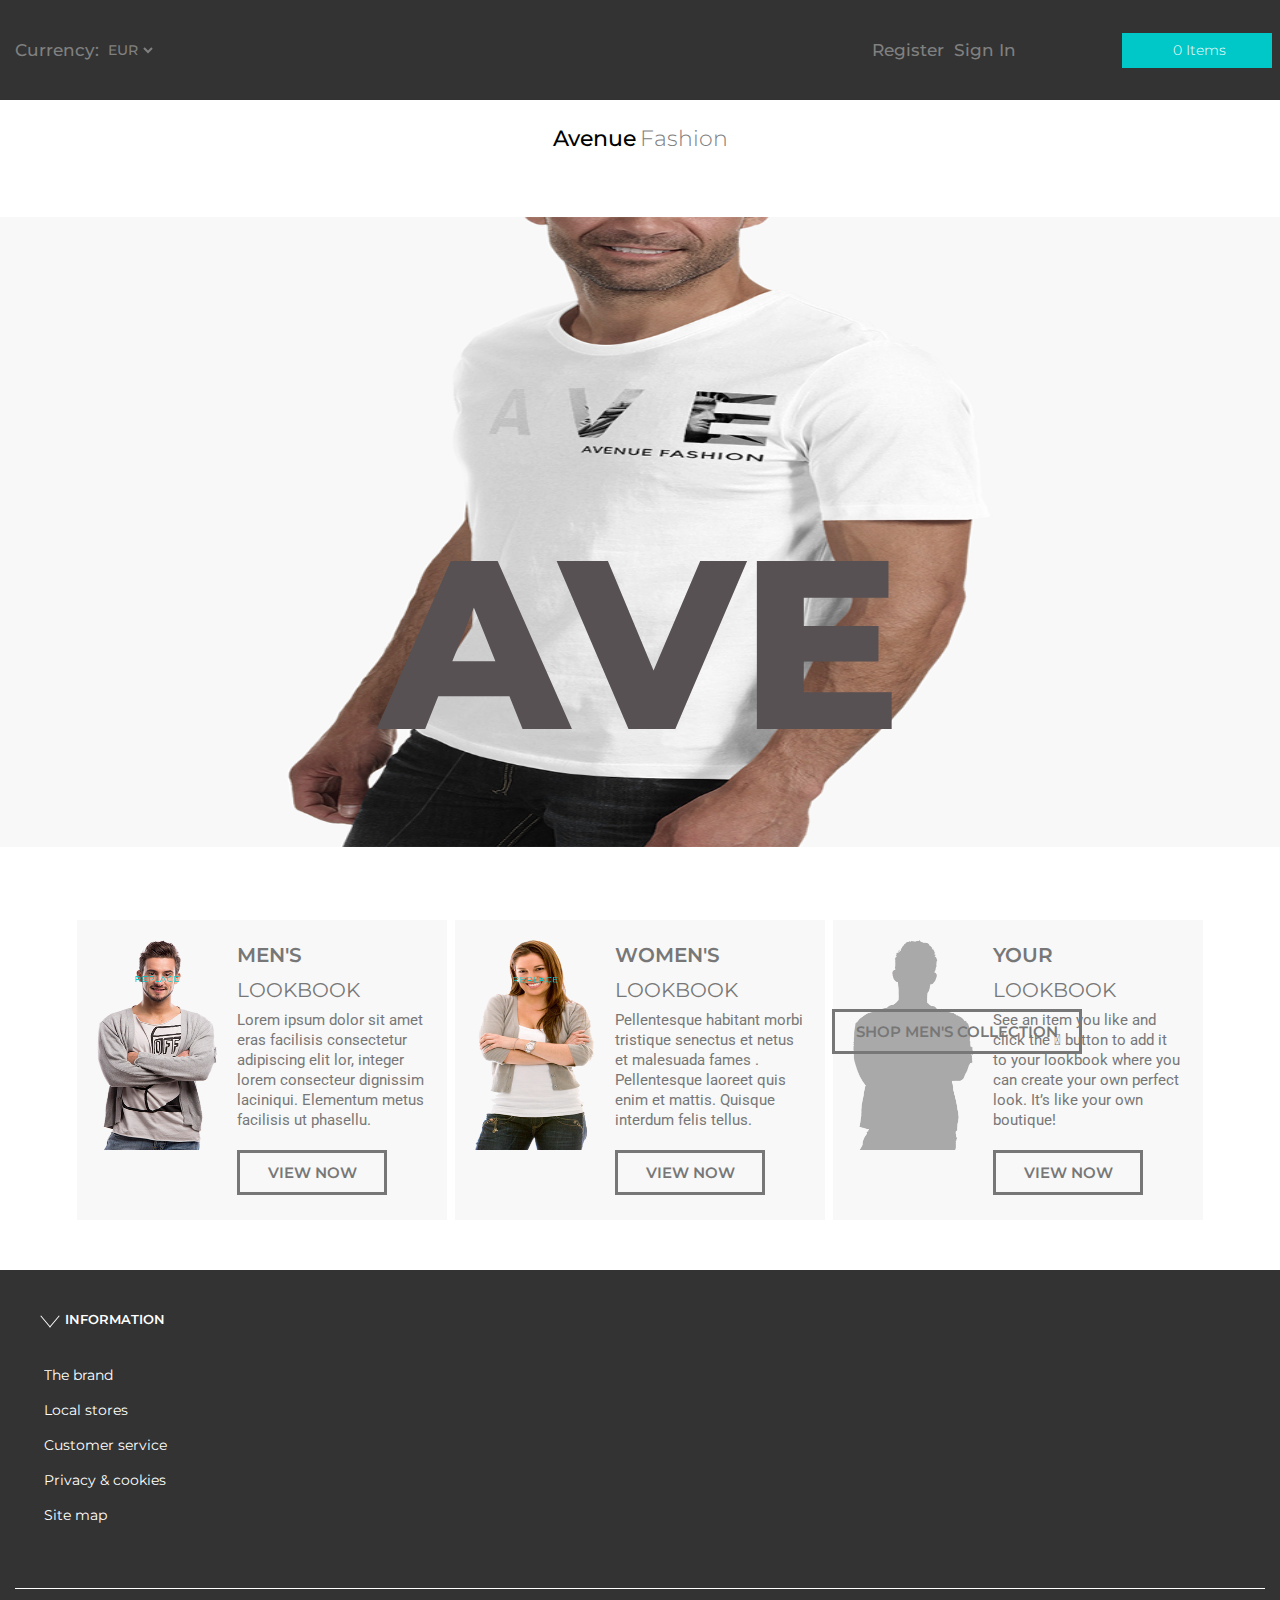
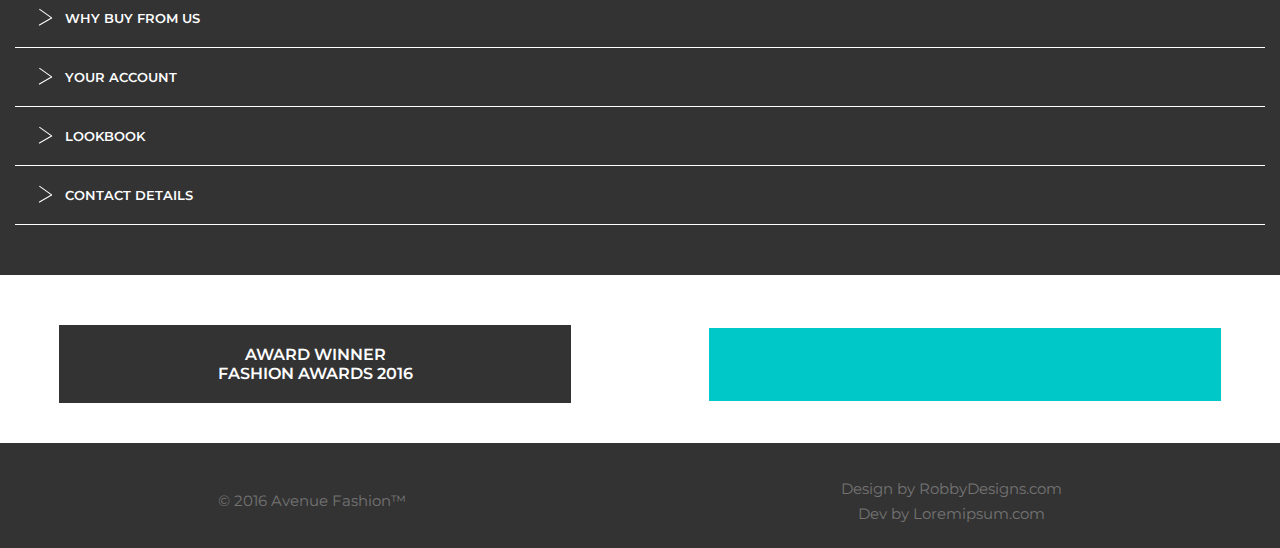
==== pages/index.html @ e6b11491 "change" ====
<!DOCTYPE html>
<html lang="en">
<head>
    <meta charset="UTF-8">
    <meta http-equiv="X-UA-Compatible" content="IE=edge">
    <meta name="viewport" content="width=device-width, initial-scale=1.0">
    <title>Home</title>
    <link rel="preconnect" href="https://fonts.googleapis.com" />
    <link rel="preconnect" href="https://fonts.gstatic.com" crossorigin />
    <link href="https://fonts.googleapis.com/css2?family=Source+Sans+Pro&display=swap" rel="stylesheet" />
    <link rel="stylesheet" href="https://cdnjs.cloudflare.com/ajax/libs/font-awesome/6.4.0/css/all.min.css"
        integrity="sha512-iecdLmaskl7CVkqkXNQ/ZH/XLlvWZOJyj7Yy7tcenmpD1ypASozpmT/E0iPtmFIB46ZmdtAc9eNBvH0H/ZpiBw=="
        crossorigin="anonymous" referrerpolicy="no-referrer" />
    <link rel="stylesheet" href="../css/index.css">
</head>
<body>
    <div class="wrapper">
        <header class="header">
            <div class="container">
                <div class="header-top">
                    <div class="header-top-inner">
                        <p>currency:</p>
                        <select name="select" class="header-top-select">
                            <option value="#">EUR</option>
                            <option value="#">USD</option>
                            <option value="#">UZS</option>
                        </select>
                    </div>
                    <div class="header-top-inner">
                        <div class="header-top-inner-flex">
                            <a href="#">Register</a>
                            <a href="#">Sign In</a>
                        </div>
                        <div class="header-top-inner-korzinka">
                            <div class="header-top-korzinka-flex">
                                <i class="fa-solid fa-dolly" style="color: #ffffff;"></i>
                                <p>0 items</p>
                            </div>
                            <div class="header-top-korzinka-hover">
                                <p>Total: 0</p>
                                <div class="header-korzinka-hover-btn">
                                    <button>Clear cart</button>
                                    <button>Buy items</button>
                                </div>
                            </div>
                        </div>
                    </div>

                </div>
                <div class="header-main">
                    <div class="header-main-flex">
                        <div class="header-main-logo">
                            <a href="#">
                                <span>Avenue</span>
                                <span>fashion</span>
                            </a>
                        </div>
                        <nav class="header-menu">
                            <div class="header-menu-nav">
                                <label for="checked" class="menu-nav-label">
                                    <i class="fa-solid fa-bars-staggered"></i>
                                </label>
                            </div>
                            <input type="checkbox" id="checked">
                            <ul class="header-menu-list">
                                <div class="header-menu-list-search">
                                    <input type="text" class="menu-list-search-in" id="input-search"
                                        placeholder="Search">
                                    <label for="input-search">
                                        <i class="fa-solid fa-magnifying-glass" style="color: #7c7d7e;"></i>
                                    </label>
                                </div>
                                <li>
                                    <label for="men" class="men-hover">
                                        <p class="header-menu-list-word">men</p>
                                    </label>
                                    <input type="checkbox" id="men" class="men-input">
                                    <div class="header-menu-item" id="men-list">
                                        <div class="header-menu-item-flex">
                                            <div class="header-menu-item-in">
                                                <label for="men" class="men-cancel">
                                                    <i class="fa-solid fa-xmark"></i>
                                                </label>
                                                <label for="casual">casuals</label>
                                                <input type="checkbox" id="casual">
                                                <ul class="header-menu-item-casuals">
                                                    <label for="casual" class="casual-cancel">
                                                        <i class="fa-solid fa-xmark"></i>
                                                    </label>
                                                    <li><a href="#">jackets</a></li>
                                                    <li><a href="#">Hoodies & Sweatshirts</a></li>
                                                    <li><a href="#">Polo shirts</a></li>
                                                    <li><a href="#">Sportswear</a></li>
                                                    <li><a href="#">Trousers & Chinos</a></li>
                                                    <li><a href="#">T-Shirts</a></li>
                                                    <div class="header-menu-item-discount">
                                                        <p>AUTUMN SALE! UP TO 50% OFF</p>
                                                    </div>
                                                </ul>
                                            </div>
                                            <div class="header-menu-item-in">
                                                <label for="formal">formal</label>
                                                <input type="checkbox" id="formal">
                                                <ul class="header-menu-item-formal">
                                                    <label for="formal" class="formal-cancel">
                                                        <i class="fa-solid fa-xmark"></i>
                                                    </label>
                                                    <li><a href="#">Jackets</a></li>
                                                    <li><a href="#">Shirts</a></li>
                                                    <li><a href="#">Suits</a></li>
                                                    <li><a href="#">Trousers</a></li>
                                                    <div class="header-menu-item-discount">
                                                        <p>AUTUMN SALE! UP TO 50% OFF</p>
                                                    </div>
                                                </ul>
                                            </div>
                                        </div>
                                    </div>
                                </li>
                                <li>
                                    <label for="women" class="women-hover">
                                        <p class="header-menu-list-word">women</p>
                                    </label>
                                    <input type="checkbox" id="women" class="women-input">
                                    <div class="header-menu-item" id="women-list">
                                        <div class="header-menu-item-flex">
                                            <div class="header-menu-item-in">
                                                <label for="women" class="women-cancel">
                                                    <i class="fa-solid fa-xmark"></i>
                                                </label>
                                                <label for="casuals">casuals</label>
                                                <input type="checkbox" id="casuals">
                                                <ul class="header-menu-item-casuals">
                                                    <label for="casuals" class="casual-cancel">
                                                        <i class="fa-solid fa-xmark"></i>
                                                    </label>
                                                    <li><a href="#">jackets</a></li>
                                                    <li><a href="#">Hoodies & Sweatshirts</a></li>
                                                    <li><a href="#">Polo shirts</a></li>
                                                    <li><a href="#">Sportswear</a></li>
                                                    <li><a href="#">Trousers & Chinos</a></li>
                                                    <li><a href="#">T-Shirts</a></li>
                                                    <div class="header-menu-item-discount">
                                                        <p>AUTUMN SALE! UP TO 50% OFF</p>
                                                    </div>
                                                </ul>
                                            </div>
                                            <div class="header-menu-item-in">
                                                <label for="formals">formal</label>
                                                <input type="checkbox" id="formals">
                                                <ul class="header-menu-item-formal">
                                                    <label for="formals" class="formal-cancel">
                                                        <i class="fa-solid fa-xmark"></i>
                                                    </label>
                                                    <li><a href="#">Jackets</a></li>
                                                    <li><a href="#">Shirts</a></li>
                                                    <li><a href="#">Suits</a></li>
                                                    <li><a href="#">Trousers</a></li>
                                                    <div class="header-menu-item-discount">
                                                        <p>AUTUMN SALE! UP TO 50% OFF</p>
                                                    </div>
                                                </ul>
                                            </div>
                                        </div>
                                    </div>
                                </li>
                                <li><a href="#" class="header-menu-list-word">the brand</a></li>
                                <li><a href="#" class="header-menu-list-word">local stores</a></li>
                                <li>
                                    <label for="book" class="book-hover">
                                        <p class="header-menu-list-word">look book</p>
                                    </label>
                                    <input type="checkbox" id="book" class="book-input">
                                    <div class="header-menu-item" id="book-list">
                                        <label for="book" class="book-cancel">
                                            <i class="fa-solid fa-xmark"></i>
                                        </label>
                                        <div class="header-menu-item-flex">
                                            <div class="header-menu-item-in">
                                                <label for="ourbook">our lookbooks</label>
                                                <input type="checkbox" id="ourbook">
                                                <ul class="header-menu-item-ourbooks">
                                                    <label for="ourbook" class="ourbook-cancel">
                                                        <i class="fa-solid fa-xmark"></i>
                                                    </label>
                                                    <li><a href="#">Latest Posts (mixed)</a></li>
                                                    <li><a href="#">Men’s Lookbook</a></li>
                                                    <li><a href="#">Women’s Lookbook</a></li>
                                                    <div class="header-menu-item-discount">
                                                        <p>AUTUMN SALE!UP TO 50% OFF</p>
                                                    </div>
                                                </ul>
                                            </div>
                                            <div class="header-menu-item-in">
                                                <label for="mybook">your lookbook</label>
                                                <input type="checkbox" id="mybook">
                                                <ul class="header-menu-item-mybooks">
                                                    <label for="mybook" class="mybook-cancel">
                                                        <i class="fa-solid fa-xmark"></i>
                                                    </label>
                                                    <li><a href="#">View and Edit</a></li>
                                                    <li><a href="#">Share</a></li>
                                                    <li><a href="#">Delete</a></li>
                                                    <div class="header-menu-item-discount">
                                                        <p>AUTUMN SALE!UP TO 50% OFF</p>
                                                    </div>
                                                </ul>
                                            </div>
                                        </div>
                                    </div>
                                </li>
                            </ul>
                        </nav>
                    </div>
                    <div class="header-menu-display">
                        <p>AVE</p>
                        <a href="#" class="header-menu-display-link">Shop men's collection</a>
                    </div>
                </div>
            </div>
        </header>   
        <section class="look">
            <div class="container">
                <div class="look-block">
                    <div class="look-block-items">
                        <div class="look-block-items-photo">
                            <img src="../img/lookBook1.png" alt="lookbook">
                        </div>
                        <div class="look-block-items-inner">
                            <p class="look-items-inner-logo">men's</p>
                            <p class="look-items-inner-usual">lookbook</p>
                            <p class="look-items-inner-text">Lorem ipsum dolor sit amet eras facilisis consectetur
                                adipiscing elit lor, integer lorem consecteur dignissim laciniqui. Elementum metus
                                facilisis
                                ut phasellu.</p>
                            <a href="#" class="look-items-inner-view">view now</a>
                        </div>
                    </div>
                    <div class="look-block-items">
                        <div class="look-block-items-photo">
                            <img src="../img/lookBook2.png" alt="lookbook">
                        </div>
                        <div class="look-block-items-inner">
                            <p class="look-items-inner-logo">women's</p>
                            <p class="look-items-inner-usual">lookbook</p>
                            <p class="look-items-inner-text">Pellentesque habitant morbi tristique senectus et netus et
                                malesuada fames . Pellentesque laoreet quis enim et mattis. Quisque interdum felis
                                tellus.
                            </p>
                            <a href="#" class="look-items-inner-view">view now</a>
                        </div>
                    </div>
                    <div class="look-block-items">
                        <div class="look-block-items-photo">
                            <img src="../img/lookBook3.png" alt="lookbook">
                        </div>
                        <div class="look-block-items-inner">
                            <p class="look-items-inner-logo">your</p>
                            <p class="look-items-inner-usual">lookbook</p>
                            <p class="look-items-inner-text">See an item you like and click the  button to add it to
                                your
                                lookbook where you can create your own perfect look. It’s like your own boutique!</p>
                            <a href="#" class="look-items-inner-view">view now</a>
                        </div>
                    </div>
                </div>
            </div>
        </section>
        <footer class="footer">
            <div class="footer-acc">
                <div class="container">
                    <div class="footer-acc-flex">
                        <div class="footer-acc-items">
                            <input type="radio" name="accordion" id="acc1" checked>
                            <label for="acc1">
                                INFORMATION
                            </label>
                            <ul class="footer-acc-items-things">
                                <li><a href="#">The brand</a></li>
                                <li><a href="#">Local stores</a></li>
                                <li><a href="#">Customer service</a></li>
                                <li><a href="#">Privacy & cookies</a></li>
                                <li><a href="#">Site map</a></li>
                            </ul>
                        </div>
                        <div class="footer-acc-items">
                            <input type="radio" name="accordion" id="acc2">
                            <label for="acc2">
                                WHY BUY FROM US
                            </label>
                            <ul class="footer-acc-items-things">
                                <li><a href="#">Shipping & returns</a></li>
                                <li><a href="#">Secure shopping</a></li>
                                <li><a href="#">Testimonials</a></li>
                                <li><a href="#">Award winning</a></li>
                                <li><a href="#">Ethical trading</a></li>
                            </ul>
                        </div>
                        <div class="footer-acc-items">
                            <input type="radio" name="accordion" id="acc3">
                            <label for="acc3">
                                YOUR ACCOUNT
                            </label>
                            <ul class="footer-acc-items-things">
                                <li><a href="#">Sign in</a></li>
                                <li><a href="#">Register</a></li>
                                <li><a href="#">View cart</a></li>
                                <li><a href="#">View your lookbook</a></li>
                                <li><a href="#">Track an order</a></li>
                                <li><a href="#">Update information</a></li>
                            </ul>
                        </div>
                        <div class="footer-acc-items">
                            <input type="radio" name="accordion" id="acc4">
                            <label for="acc4">
                                LOOKBOOK
                            </label>
                            <ul class="footer-acc-items-things">
                                <li><a href="#">Latest posts</a></li>
                                <li><a href="#">Men’s lookbook</a></li>
                                <li><a href="#">Women’s lookbook</a></li>
                                <li><a href="#">Lookbooks RSS feed</a></li>
                                <li><a href="#">View your lookbook</a></li>
                                <li><a href="#">Delete your lookbook</a></li>
                            </ul>
                        </div>
                        <div class="footer-acc-items">
                            <input type="radio" name="accordion" id="acc5">
                            <label for="acc5">
                                CONTACT DETAILS
                            </label>
                            <div class="footer-acc-items-things">
                                <p>Head Office: Avenue Fashion, 180-182 Regent Street, London.</p>
                                <p><a href="#">Telephone: 0123-456-789</a></p>
                                <p>Email:</p>
                                <p>support@yourwebsite.com</p>
                            </div>
                        </div>
                    </div>
                </div>
            </div>
            <div class="footer-main">
                <div class="footer-main-award">
                    <p>AWARD WINNER</p>
                    <p>FASHION AWARDS 2016</p>
                </div>
                <div class="footer-main-icons">
                    <a href="#">
                        <i class="fa-brands fa-facebook-f"></i>
                    </a>
                    <a href="#">
                        <i class="fa-brands fa-twitter"></i>
                    </a>
                    <a href="#">
                        <i class="fa-brands fa-instagram"></i>
                    </a>
                    <a href="#">
                        <i class="fa-brands fa-pinterest"></i>
                    </a>
                </div>
            </div>
            <div class="footer-foot">
                <p class="footer-foot-avenue">© 2016 Avenue Fashion™</p>
                <div class="footer-foot-flex">
                    <p>Design by RobbyDesigns.com</p>
                    <p>Dev by Loremipsum.com</p>
                </div>
            </div>
        </footer> 
    </div>
</body>
</html>
---- css/index.css ----
@import url(https://fonts.googleapis.com/css2?family=Open+Sans:wght@100;200;300;400;500;600;800&display=swap);
@import url(https://fonts.googleapis.com/css2?family=Montserrat:wght@100;200;300;400;500;600;800;900&display=swap);
@import url(https://fonts.googleapis.com/css2?family=Roboto:wght@100;200;300;400;500;600;800;900&display=swap);
* {
  margin: 0;
  padding: 0;
  -webkit-box-sizing: border-box;
          box-sizing: border-box;
}

.header-top {
  background-color: #333333;
  padding: 15px 0;
  display: -webkit-box;
  display: -ms-flexbox;
  display: flex;
  -webkit-box-orient: vertical;
  -webkit-box-direction: normal;
      -ms-flex-direction: column;
          flex-direction: column;
  line-height: 35px;
  height: 150px;
}

.header-top-inner:nth-child(1) {
  display: -webkit-box;
  display: -ms-flexbox;
  display: flex;
  gap: 5px;
  -webkit-box-align: center;
      -ms-flex-align: center;
          align-items: center;
  -webkit-box-pack: center;
      -ms-flex-pack: center;
          justify-content: center;
}
.header-top-inner:nth-child(1) p {
  font-family: "Montserrat";
  font-size: 17px;
  text-transform: capitalize;
  text-decoration: none;
  color: grey;
  font-weight: 500;
  line-height: none;
}

.header-top-select {
  background-color: inherit;
  color: white;
  border: none;
  font-family: "Montserrat";
  font-size: 14px;
  text-transform: capitalize;
  text-decoration: none;
  color: grey;
  font-weight: 500;
  line-height: inherit;
}

.header-top-inner-flex {
  display: -webkit-box;
  display: -ms-flexbox;
  display: flex;
  -ms-flex-pack: distribute;
      justify-content: space-around;
}
.header-top-inner-flex a {
  font-family: "Montserrat";
  font-size: 17px;
  text-transform: capitalize;
  text-decoration: none;
  color: grey;
  font-weight: 500;
  line-height: inherit;
}

.header-top-inner-korzinka {
  width: 60%;
  margin: auto;
}

.header-top-korzinka-flex {
  display: -webkit-box;
  display: -ms-flexbox;
  display: flex;
  background-color: #00c8c8;
  -webkit-box-pack: center;
      -ms-flex-pack: center;
          justify-content: center;
  -webkit-box-align: center;
      -ms-flex-align: center;
          align-items: center;
  gap: 5px;
  margin: 10px auto;
  width: 150px;
  cursor: pointer;
}
.header-top-korzinka-flex p {
  font-family: "Montserrat";
  font-size: 14px;
  text-transform: capitalize;
  text-decoration: none;
  color: white;
  font-weight: 300;
  line-height: inherit;
}

.header-top-korzinka-hover {
  position: relative;
  display: none;
  background-color: white;
  padding: 7px 0;
  width: 250px;
  left: -18%;
  -webkit-box-shadow: 10px 14px 45px 12px rgba(0, 0, 0, 0.2);
          box-shadow: 10px 14px 45px 12px rgba(0, 0, 0, 0.2);
  -webkit-transition: 0.5s all linear;
  transition: 0.5s all linear;
  z-index: 2;
}
.header-top-korzinka-hover p {
  font-family: "Montserrat";
  font-size: 14px;
  text-transform: capitalize;
  text-decoration: none;
  color: grey;
  font-weight: 300;
  line-height: none;
  text-align: center;
}
.header-top-korzinka-hover .header-korzinka-hover-btn {
  display: -webkit-box;
  display: -ms-flexbox;
  display: flex;
  -webkit-box-align: center;
      -ms-flex-align: center;
          align-items: center;
  -webkit-box-pack: center;
      -ms-flex-pack: center;
          justify-content: center;
  gap: 18px;
}
.header-top-korzinka-hover button {
  font-family: "Montserrat";
  font-size: 14px;
  text-transform: capitalize;
  text-decoration: none;
  color: white;
  font-weight: 300;
  line-height: none;
  background-color: #00c8c8;
  border: none;
  padding: 5px;
}
.header-top-korzinka-hover::before {
  position: absolute;
  content: "";
  border: 10px solid #fff;
  border-color: transparent transparent white transparent;
  left: 50%;
  -webkit-transform: translateX(-50%);
          transform: translateX(-50%);
  top: -18px;
}

.header-top-korzinka-flex:hover + .header-top-korzinka-hover {
  display: block;
}

.header-main {
  height: 500px;
}
.header-main-logo {
  text-align: center;
  margin: 25px 0;
}
.header-main-logo a {
  text-decoration: none;
}
.header-main-logo span:nth-child(1) {
  font-family: "Montserrat";
  font-size: 22px;
  text-transform: capitalize;
  text-decoration: none;
  color: black;
  font-weight: 500;
  line-height: inherit;
}
.header-main-logo span:nth-child(2) {
  font-family: "Montserrat";
  font-size: 22px;
  text-transform: capitalize;
  text-decoration: none;
  color: grey;
  font-weight: 300;
  line-height: inherit;
}

.header-menu {
  position: relative;
  height: 400px;
  overflow: hidden;
}
.header-menu input[type=checkbox] {
  display: none;
}
.header-menu input[type=checkbox]:checked ~ .header-menu-list {
  left: 0%;
}
.header-menu .menu-nav-label {
  position: absolute;
  left: 90%;
  font-size: 25px;
}
.header-menu-list {
  position: absolute;
  top: 10%;
  left: 100%;
  width: 100%;
  height: 360px;
  text-align: center;
  color: white;
  padding: 25px 0 50px 0;
  background-color: #333333;
  -webkit-transition: 0.5s all linear;
  transition: 0.5s all linear;
  z-index: 2;
}
.header-menu-list li {
  list-style: none;
}
.header-menu-list li a {
  font-family: "Montserrat";
  font-size: 14px;
  text-transform: uppercase;
  text-decoration: none;
  color: white;
  font-weight: 400;
  line-height: 40px;
}
.header-menu-list li p {
  font-family: "Montserrat";
  font-size: 14px;
  text-transform: uppercase;
  text-decoration: none;
  color: white;
  font-weight: 400;
  line-height: 40px;
}

.header-menu-list-search {
  position: relative;
  padding-bottom: 20px;
}
.header-menu-list-search input {
  border: 1px solid #e7e7e7;
  padding: 5px 10px;
  font-family: "Montserrat";
}
.header-menu-list-search label {
  position: absolute;
  font-size: 17px;
  left: 71%;
  top: 12%;
}

.header-menu-item {
  display: -webkit-box;
  display: -ms-flexbox;
  display: flex;
  -webkit-box-orient: vertical;
  -webkit-box-direction: normal;
      -ms-flex-direction: column;
          flex-direction: column;
  line-height: 40px;
  position: absolute;
  left: 100%;
  -webkit-transition: 0.5s all linear;
  transition: 0.5s all linear;
  background-color: #333333;
  width: 100%;
  top: 0;
  height: 100%;
  padding-top: 125px;
}
.header-menu-item ul {
  position: absolute;
  left: 330px;
  background-color: #333333;
  height: 100%;
  top: 0;
  width: 100%;
  padding-top: 40px;
  -webkit-transition: 0.5s all linear;
  transition: 0.5s all linear;
}
.header-menu-item .header-menu-item-formal {
  padding-top: 50px !important;
}
.header-menu-item .header-menu-item-ourbooks,
.header-menu-item .header-menu-item-mybooks {
  padding-top: 80px;
}
.header-menu-item li:hover a {
  color: #00c8c8;
}
.header-menu-item input[id=casual]:checked + .header-menu-item-casuals {
  left: 0;
}
.header-menu-item input[id=casuals]:checked + .header-menu-item-casuals {
  left: 0;
}
.header-menu-item input[id=formal]:checked + .header-menu-item-formal {
  left: 0;
}
.header-menu-item input[id=formals]:checked + .header-menu-item-formal {
  left: 0;
}
.header-menu-item input[id=ourbook]:checked + .header-menu-item-ourbooks {
  left: 0;
}
.header-menu-item input[id=mybook]:checked + .header-menu-item-mybooks {
  left: 0;
}
.header-menu-item label {
  font-family: "Montserrat";
  font-size: 14px;
  text-transform: uppercase;
  text-decoration: none;
  color: white;
  font-weight: 400;
  line-height: inherit;
}

.men-input:checked + .header-menu-item {
  left: 0;
}

.women-input:checked + .header-menu-item {
  left: 0;
}

.book-input:checked + .header-menu-item {
  left: 0;
}

.men-cancel,
.women-cancel,
.book-cancel {
  position: absolute;
  left: 90%;
  top: 10px;
  line-height: 40px;
  font-size: 25px !important;
  font-weight: 200 !important;
}

.casual-cancel,
.formal-cancel,
.ourbook-cancel,
.mybook-cancel {
  position: absolute;
  left: 90%;
  top: 10px;
  padding-bottom: 25px;
  font-size: 25px !important;
  font-weight: 200 !important;
}

.header-menu-item-discount {
  width: 80%;
  margin: 10px auto auto auto;
}
.header-menu-item-discount p {
  background: -webkit-gradient(linear, left top, right top, from(black), to(aqua));
  background: linear-gradient(to right, black, aqua);
  background-size: 200% 100%;
  padding: 0px 5px;
  -webkit-animation: colorAnimation 4s infinite;
          animation: colorAnimation 4s infinite;
}

@-webkit-keyframes colorAnimation {
  0% {
    background-position: left;
  }
  50% {
    background-position: right;
  }
  100% {
    background-position: left;
  }
}

@keyframes colorAnimation {
  0% {
    background-position: left;
  }
  50% {
    background-position: right;
  }
  100% {
    background-position: left;
  }
}
.header-menu-display {
  height: 300px;
  position: relative;
  background: url(../img/collection1.png) 100% 100%;
  background-size: 100% 100%;
  top: -360px;
  text-align: center;
  padding: 150px 0;
  z-index: 0;
}
.header-menu-display p {
  margin-top: -45px;
  font-family: "Montserrat";
  font-size: 70px;
  text-transform: uppercase;
  text-decoration: none;
  color: #575153;
  font-weight: 800;
  line-height: 40px;
}
.header-menu-display a {
  display: block;
  margin: 90px auto 30px 20%;
  border: 3px solid #777777;
  width: 250px;
  padding: 10px 0;
  text-align: center;
  font-family: "Montserrat";
  font-size: 15px;
  text-transform: uppercase;
  text-decoration: none;
  color: #777777;
  font-weight: 600;
  line-height: inherit;
  -webkit-transition: 0.5s all linear;
  transition: 0.5s all linear;
}
.header-menu-display a:hover {
  color: white;
  border-color: #00c8c8;
  background: #00c8c8;
}

.look .container {
  padding: 0 15px;
}

.look-block-items {
  background: #f8f8f8;
  padding: 20px;
  margin-top: 20px;
}

.look-items-inner-logo {
  font-family: "Montserrat";
  font-size: 20px;
  text-transform: uppercase;
  text-decoration: none;
  color: #777777;
  font-weight: 600;
  line-height: 30px;
}
.look-items-inner-usual {
  font-family: "Montserrat";
  font-size: 20px;
  text-transform: uppercase;
  text-decoration: none;
  color: #777777;
  font-weight: 400;
  line-height: 40px;
}
.look-items-inner-text {
  font-family: "Roboto";
  font-size: 15px;
  text-transform: none;
  text-decoration: none;
  color: #777777;
  font-weight: 400;
  line-height: 20px;
}
.look-items-inner-view {
  display: block;
  margin-top: 20px;
  border: 3px solid #777777;
  width: 150px;
  padding: 10px 0;
  text-align: center;
  font-family: "Montserrat";
  font-size: 15px;
  text-transform: uppercase;
  text-decoration: none;
  color: #777777;
  font-weight: 600;
  line-height: inherit;
  -webkit-transition: 0.5s all linear;
  transition: 0.5s all linear;
}
.look-items-inner-view:hover {
  color: white;
  border-color: #00c8c8;
  background: #00c8c8;
}

.footer {
  margin-top: 50px;
}
.footer .container {
  padding: 0 15px;
}

.footer-acc {
  background-color: #333333;
  padding: 20px 0 50px 0;
}
.footer-acc input {
  display: none;
}
.footer-acc input:checked ~ .footer-acc-items-things {
  height: 240px;
  padding: 30px 0;
}
.footer-acc input:checked ~ label::before {
  -webkit-transform: rotate(140deg);
          transform: rotate(140deg);
  top: 3px;
}
.footer-acc input:checked ~ label::after {
  left: -11px;
  top: 3px;
  -webkit-transform: rotate(-140deg);
          transform: rotate(-140deg);
}

.footer-acc-items {
  padding: 20px 0;
  border-bottom: 1px solid white;
}
.footer-acc-items label {
  cursor: pointer;
  font-family: "Montserrat";
  font-size: 13px;
  text-transform: none;
  text-decoration: none;
  color: white;
  font-weight: 600;
  line-height: inherit;
  position: relative;
  width: 100%;
  left: 10%;
  display: inline-block;
  width: 135px;
}
.footer-acc-items label::before {
  position: absolute;
  content: "";
  -webkit-transform: rotate(60deg);
          transform: rotate(60deg);
  left: -15%;
  top: 4px;
  width: 1px;
  height: 15px;
  background-color: white;
  -webkit-transition: 0.3s all linear;
  transition: 0.3s all linear;
}
.footer-acc-items label::after {
  position: absolute;
  content: "";
  -webkit-transform: rotate(-55deg);
          transform: rotate(-55deg);
  left: -15%;
  top: -4px;
  width: 1px;
  height: 15px;
  background-color: white;
  -webkit-transition: 0.3s all linear;
  transition: 0.3s all linear;
}
.footer-acc-items-things {
  height: 0;
  overflow: hidden;
  -webkit-transition: 0.5s all linear;
  transition: 0.5s all linear;
}
.footer-acc-items-things li {
  list-style: none;
}
.footer-acc-items-things a {
  font-family: "Montserrat";
  font-size: 14px;
  text-transform: none;
  text-decoration: none;
  color: white;
  font-weight: 400;
  line-height: 35px;
  -webkit-transition: 0.5s all linear;
  transition: 0.5s all linear;
}
.footer-acc-items-things a:hover {
  color: #00c8c8;
}
.footer-acc-items-things p {
  font-family: "Montserrat";
  font-size: 14px;
  text-transform: none;
  text-decoration: none;
  color: white;
  font-weight: 400;
  line-height: 35px;
  -webkit-transition: 0.5s all linear;
  transition: 0.5s all linear;
}
.footer-acc-items-things p:hover {
  color: #00c8c8;
}

.footer-main-award {
  background-color: #333333;
  width: 80%;
  margin: 50px auto 0 auto;
  padding: 20px 10px;
}
.footer-main-award p {
  text-align: center;
  font-family: "Montserrat";
  font-size: 16px;
  text-transform: none;
  text-decoration: none;
  color: white;
  font-weight: 600;
  line-height: inherit;
}
.footer-main-icons {
  background-color: #00c8c8;
  width: 80%;
  margin: 50px auto 0 auto;
  padding: 25px 10px;
  text-align: center;
}
.footer-main-icons a {
  color: white;
}
.footer-main-icons i {
  margin-right: 10px;
  font-size: 20px;
}

.footer-foot {
  margin-top: 40px;
  background-color: #333333;
  text-align: center;
  padding-bottom: 20px;
}
.footer-foot .footer-foot-avenue {
  padding: 15px 0;
}
.footer-foot p {
  font-family: "Montserrat";
  font-size: 15px;
  text-transform: none;
  text-decoration: none;
  color: #737373;
  font-weight: 400;
  line-height: 25px;
}

@media only screen and (min-width: 768px) {
  .header {
    height: 900px;
  }
  .header-top {
    -webkit-box-align: center;
        -ms-flex-align: center;
            align-items: center;
    -webkit-box-orient: horizontal;
    -webkit-box-direction: normal;
        -ms-flex-direction: row;
            flex-direction: row;
    -webkit-box-pack: justify;
        -ms-flex-pack: justify;
            justify-content: space-between;
    height: 100px;
  }
  .header-top-inner:nth-child(1) {
    -webkit-box-pack: start;
        -ms-flex-pack: start;
            justify-content: flex-start;
    padding-left: 15px;
  }
  .header-top-inner:nth-child(2) {
    display: -webkit-box;
    display: -ms-flexbox;
    display: flex;
    -webkit-box-align: center;
        -ms-flex-align: center;
            align-items: center;
    padding-right: 15px;
  }
  .header-top-inner-flex {
    gap: 10px;
  }
  .header-top-korzinka-flex {
    position: relative;
    margin: 10px 0px 10px 99px;
    -webkit-box-pack: center;
        -ms-flex-pack: center;
            justify-content: center;
  }
  .header-top-korzinka-flex:hover + .header-top-inner-korzinka {
    margin-top: 85px;
  }
  .header-top-korzinka-flex:hover {
    top: 39px;
  }
  .header-top-korzinka-hover {
    top: 40px;
    left: 0;
  }
  .header-menu .menu-nav-label {
    left: 95%;
  }
  .header-menu input[type=checkbox]:checked ~ .header-menu-list {
    left: 60%;
  }
  .header-menu-list {
    width: 40%;
  }
  .header-menu-display {
    height: 630px;
  }
  .header-menu-display p {
    font-size: 15rem;
    margin-top: 20%;
  }
  .header-menu-display a {
    margin: 27% auto 0 65%;
  }
  .look .container {
    padding: 0;
  }
  .look-block {
    display: -webkit-box;
    display: -ms-flexbox;
    display: flex;
    -webkit-box-orient: horizontal;
    -webkit-box-direction: normal;
        -ms-flex-direction: row;
            flex-direction: row;
    -webkit-box-pack: center;
        -ms-flex-pack: center;
            justify-content: center;
    -ms-flex-wrap: wrap;
        flex-wrap: wrap;
    -webkit-box-align: start;
        -ms-flex-align: start;
            align-items: start;
    gap: 8px;
  }
  .look-block-items {
    display: -webkit-box;
    display: -ms-flexbox;
    display: flex;
    -webkit-box-orient: horizontal;
    -webkit-box-direction: normal;
        -ms-flex-direction: row;
            flex-direction: row;
    -webkit-box-pack: center;
        -ms-flex-pack: center;
            justify-content: center;
    -ms-flex-wrap: nowrap;
        flex-wrap: nowrap;
    -webkit-box-align: start;
        -ms-flex-align: start;
            align-items: start;
    width: 370px;
    height: 300px;
    gap: 20px;
  }
  .look-block-items-photo img {
    width: 120px;
    height: 210px;
  }
  .footer-acc-items label {
    left: 4%;
  }
  .footer-acc input:checked ~ label::after {
    left: -11.1px;
  }
  .footer-acc-items-things {
    margin-left: 29px;
  }
  .footer-main {
    display: -webkit-box;
    display: -ms-flexbox;
    display: flex;
    -webkit-box-orient: horizontal;
    -webkit-box-direction: normal;
        -ms-flex-direction: row;
            flex-direction: row;
    -ms-flex-pack: distribute;
        justify-content: space-around;
    -ms-flex-wrap: nowrap;
        flex-wrap: nowrap;
    -webkit-box-align: center;
        -ms-flex-align: center;
            align-items: center;
    gap: 20px;
  }
  .footer-main-award {
    width: 40%;
  }
  .footer-main-icons {
    width: 40%;
    display: -webkit-box;
    display: -ms-flexbox;
    display: flex;
    text-align: center;
    gap: 20px;
    -webkit-box-pack: center;
        -ms-flex-pack: center;
            justify-content: center;
  }
  .footer-foot {
    padding-top: 30px;
    display: -webkit-box;
    display: -ms-flexbox;
    display: flex;
    -webkit-box-orient: horizontal;
    -webkit-box-direction: normal;
        -ms-flex-direction: row;
            flex-direction: row;
    -ms-flex-pack: distribute;
        justify-content: space-around;
    -ms-flex-wrap: nowrap;
        flex-wrap: nowrap;
    -webkit-box-align: center;
        -ms-flex-align: center;
            align-items: center;
  }
}
@media only screen and (min-width: 1500px) {
  .header {
    height: 1400px;
  }
  .header-top {
    height: 70px;
    -ms-flex-pack: distribute;
        justify-content: space-around;
    margin-left: -18.5%;
    gap: 160px;
  }
  .header-top-inner:nth-child(1) p {
    font-size: 23px;
  }
  .header-top-select {
    font-size: 20px;
  }
  .header-top-inner-flex a {
    font-size: 23px;
  }
  .header-top-inner-korzinka {
    width: 0;
  }
  .header-top-korzinka-flex {
    left: 6%;
    height: 70px;
    width: 200px;
  }
  .header-top-korzinka-flex p {
    font-size: 23px;
  }
  .header-top-korzinka-flex:hover {
    top: 70px;
  }
  .header-top-korzinka-hover {
    height: 140px;
    width: 500px;
    padding-top: 23px;
    left: -140px;
    top: 70px;
    z-index: 3;
  }
  .header-top-korzinka-hover p {
    font-size: 25px;
    line-height: 40px;
  }
  .header-korzinka-hover-btn {
    -webkit-box-align: center;
        -ms-flex-align: center;
            align-items: center;
    gap: 90px !important;
    padding-top: 10px;
  }
  .header-korzinka-hover-btn button {
    padding: 10px 18px;
    font-size: 23px;
  }
  .header-main-flex {
    display: -webkit-box;
    display: -ms-flexbox;
    display: flex;
    gap: 100px;
    height: 100px;
    margin-top: 20px;
    margin-left: 100px;
  }
  .header-main-logo {
    z-index: 2;
  }
  .header-main-logo span:nth-child(1) {
    font-size: 40px;
    text-transform: uppercase;
    padding-right: 10px;
    font-weight: 600;
  }
  .header-main-logo span:nth-child(2) {
    font-size: 40px;
    text-transform: uppercase;
  }
  .header-menu {
    overflow: inherit;
  }
  .menu-nav-label {
    display: none;
  }
  .header-menu-list {
    display: -webkit-inline-box;
    display: -ms-inline-flexbox;
    display: inline-flex;
    left: 160px;
    background: inherit;
    top: 0px;
    gap: 50px;
    width: 1092px;
    height: 100px;
  }
  .header-menu-list li a {
    color: #222;
    font-size: 20px;
    font-weight: 800;
  }
  .header-menu-list li label p {
    color: #222;
    font-size: 20px;
    font-weight: 800;
  }
  .men-cancel,
  .women-cancel,
  .book-cancel,
  .casual-cancel,
  .formal-cancel,
  .ourbook-cancel,
  .mybook-cancel {
    display: none;
  }
  .men-hover {
    cursor: pointer;
    position: relative;
  }
  .men-hover::before {
    content: "";
    position: absolute;
    top: 12px;
    left: 35px;
    width: 10px;
    height: 10px;
    font-weight: 900;
    border-top: 2px solid #6b6b6b;
    border-right: 2px solid #6b6b6b;
    -webkit-transform: rotate(137deg);
            transform: rotate(137deg);
  }
  .women-hover {
    cursor: pointer;
    position: relative;
  }
  .women-hover::before {
    content: "";
    position: absolute;
    top: 12px;
    left: 55px;
    width: 10px;
    height: 10px;
    font-weight: 900;
    border-top: 2px solid #6b6b6b;
    border-right: 2px solid #6b6b6b;
    -webkit-transform: rotate(137deg);
            transform: rotate(137deg);
  }
  .book-hover {
    cursor: pointer;
    position: relative;
  }
  .book-hover::before {
    content: "";
    position: absolute;
    top: 12px;
    left: 75px;
    width: 10px;
    height: 10px;
    font-weight: 900;
    border-top: 2px solid #6b6b6b;
    border-right: 2px solid #6b6b6b;
    -webkit-transform: rotate(137deg);
            transform: rotate(137deg);
  }
  .men-hover:hover ~ .header-menu-item#men-list {
    display: block;
  }
  .women-hover:hover ~ .header-menu-item#women-list {
    display: block;
  }
  .book-hover:hover ~ .header-menu-item#book-list {
    display: block;
  }
  .header-menu-item[id=men-list] {
    all: unset;
    display: none;
    position: absolute;
    left: -10%;
    top: 90px;
    width: 660px;
    padding: 0 0 30px 50px;
    background: white;
    -webkit-transition: 0.5s all linear;
    transition: 0.5s all linear;
    cursor: pointer;
  }
  .header-menu-item[id=men-list] .header-menu-item-flex {
    display: -webkit-box;
    display: -ms-flexbox;
    display: flex;
    -webkit-box-orient: horizontal;
    -webkit-box-direction: normal;
        -ms-flex-direction: row;
            flex-direction: row;
    -webkit-box-pack: start;
        -ms-flex-pack: start;
            justify-content: flex-start;
    -ms-flex-wrap: nowrap;
        flex-wrap: nowrap;
    -webkit-box-align: center;
        -ms-flex-align: center;
            align-items: center;
  }
  .header-menu-item[id=men-list] .header-menu-item-flex .header-menu-item-in {
    margin-top: 65px;
  }
  .header-menu-item[id=men-list] .header-menu-item-flex .header-menu-item-in:nth-child(1) label {
    left: 50px;
    font-weight: 700;
    color: #575153;
  }
  .header-menu-item[id=men-list] .header-menu-item-flex .header-menu-item-in:nth-child(2) label {
    left: 59%;
    font-weight: 700;
    color: #575153;
  }
  .header-menu-item[id=men-list] .header-menu-item-flex .header-menu-item-in .header-menu-item-discount {
    width: 600px;
    margin-top: 65px;
  }
  .header-menu-item[id=men-list] .header-menu-item-flex .header-menu-item-in .header-menu-item-discount p {
    text-align: center;
    font-family: "Montserrat";
    font-size: 50px;
    text-transform: uppercase;
    text-decoration: none;
    color: white;
    font-weight: 600;
    line-height: 60px;
    padding: 60px;
    background: #333333;
    -webkit-animation: none;
            animation: none;
  }
  .header-menu-item[id=men-list] .header-menu-item-flex .header-menu-item-in:nth-child(2) {
    margin: -46% 0 0 -35%;
  }
  .header-menu-item[id=men-list] .header-menu-item-flex .header-menu-item-in:nth-child(2) .header-menu-item-discount {
    display: none;
  }
  .header-menu-item[id=men-list] .header-menu-item-flex ul {
    background: white;
    all: unset;
    text-align: start;
  }
  .header-menu-item[id=men-list] .header-menu-item-flex ul a {
    font-family: "Montserrat";
    font-size: 22px;
    text-transform: capitalize;
    text-decoration: none;
    color: #575153;
    font-weight: 400;
    line-height: 45px;
  }
  .header-menu-item[id=men-list] .header-menu-item-flex label {
    position: absolute;
    top: 30px;
    font-size: 20px;
  }
  .header-menu-item[id=women-list] {
    all: unset;
    display: none;
    position: absolute;
    left: 10%;
    top: 90px;
    width: 660px;
    padding: 0 0 30px 50px;
    background: white;
    -webkit-transition: 0.5s all linear;
    transition: 0.5s all linear;
    cursor: pointer;
  }
  .header-menu-item[id=women-list] .header-menu-item-flex {
    display: -webkit-box;
    display: -ms-flexbox;
    display: flex;
    -webkit-box-orient: horizontal;
    -webkit-box-direction: normal;
        -ms-flex-direction: row;
            flex-direction: row;
    -webkit-box-pack: start;
        -ms-flex-pack: start;
            justify-content: flex-start;
    -ms-flex-wrap: nowrap;
        flex-wrap: nowrap;
    -webkit-box-align: center;
        -ms-flex-align: center;
            align-items: center;
  }
  .header-menu-item[id=women-list] .header-menu-item-flex .header-menu-item-in {
    margin-top: 65px;
  }
  .header-menu-item[id=women-list] .header-menu-item-flex .header-menu-item-in:nth-child(1) label {
    left: 50px;
    font-weight: 700;
    color: #575153;
  }
  .header-menu-item[id=women-list] .header-menu-item-flex .header-menu-item-in:nth-child(2) label {
    left: 59%;
    font-weight: 700;
    color: #575153;
  }
  .header-menu-item[id=women-list] .header-menu-item-flex .header-menu-item-in .header-menu-item-discount {
    width: 600px;
    margin-top: 65px;
  }
  .header-menu-item[id=women-list] .header-menu-item-flex .header-menu-item-in .header-menu-item-discount p {
    text-align: center;
    font-family: "Montserrat";
    font-size: 50px;
    text-transform: uppercase;
    text-decoration: none;
    color: white;
    font-weight: 600;
    line-height: 60px;
    padding: 60px;
    background: #333333;
    -webkit-animation: none;
            animation: none;
  }
  .header-menu-item[id=women-list] .header-menu-item-flex .header-menu-item-in:nth-child(2) {
    margin: -46% 0 0 -35%;
  }
  .header-menu-item[id=women-list] .header-menu-item-flex .header-menu-item-in:nth-child(2) .header-menu-item-discount {
    display: none;
  }
  .header-menu-item[id=women-list] .header-menu-item-flex ul {
    background: white;
    all: unset;
    text-align: start;
  }
  .header-menu-item[id=women-list] .header-menu-item-flex ul a {
    font-family: "Montserrat";
    font-size: 22px;
    text-transform: capitalize;
    text-decoration: none;
    color: #575153;
    font-weight: 400;
    line-height: 45px;
  }
  .header-menu-item[id=women-list] .header-menu-item-flex label {
    position: absolute;
    top: 30px;
    font-size: 20px;
  }
  .header-menu-item[id=book-list] {
    all: unset;
    display: none;
    position: absolute;
    left: 50%;
    top: 90px;
    width: 660px;
    padding: 0 0 30px 50px;
    background: white;
    -webkit-transition: 0.5s all linear;
    transition: 0.5s all linear;
    cursor: pointer;
  }
  .header-menu-item[id=book-list] .header-menu-item-flex {
    display: -webkit-box;
    display: -ms-flexbox;
    display: flex;
    -webkit-box-orient: horizontal;
    -webkit-box-direction: normal;
        -ms-flex-direction: row;
            flex-direction: row;
    -webkit-box-pack: start;
        -ms-flex-pack: start;
            justify-content: flex-start;
    -ms-flex-wrap: nowrap;
        flex-wrap: nowrap;
    -webkit-box-align: center;
        -ms-flex-align: center;
            align-items: center;
  }
  .header-menu-item[id=book-list] .header-menu-item-flex .header-menu-item-in {
    margin-top: 80px;
  }
  .header-menu-item[id=book-list] .header-menu-item-flex .header-menu-item-in:nth-child(1) label {
    left: 50px;
    font-weight: 700;
    color: #575153;
  }
  .header-menu-item[id=book-list] .header-menu-item-flex .header-menu-item-in:nth-child(2) label {
    left: 59%;
    font-weight: 700;
    color: #575153;
  }
  .header-menu-item[id=book-list] .header-menu-item-flex .header-menu-item-in .header-menu-item-discount {
    width: 600px;
    margin-top: 65px;
  }
  .header-menu-item[id=book-list] .header-menu-item-flex .header-menu-item-in .header-menu-item-discount p {
    text-align: center;
    font-family: "Montserrat";
    font-size: 50px;
    text-transform: uppercase;
    text-decoration: none;
    color: white;
    font-weight: 600;
    line-height: 60px;
    padding: 60px;
    background: #333333;
    -webkit-animation: none;
            animation: none;
  }
  .header-menu-item[id=book-list] .header-menu-item-flex .header-menu-item-in:nth-child(2) {
    margin: -34% 0 0 -35%;
  }
  .header-menu-item[id=book-list] .header-menu-item-flex .header-menu-item-in:nth-child(2) .header-menu-item-discount {
    display: none;
  }
  .header-menu-item[id=book-list] .header-menu-item-flex ul {
    background: white;
    all: unset;
    text-align: start;
  }
  .header-menu-item[id=book-list] .header-menu-item-flex ul a {
    font-family: "Montserrat";
    font-size: 22px;
    text-transform: capitalize;
    text-decoration: none;
    color: #575153;
    font-weight: 400;
    line-height: 45px;
  }
  .header-menu-item[id=book-list] .header-menu-item-flex label {
    position: absolute;
    top: 30px;
    font-size: 20px;
  }
  .header-menu-item label {
    color: #222;
  }
  .header-menu-item-in li a {
    color: #222;
  }
  .header-menu-display {
    top: -24%;
    height: 1250px;
    background-repeat: no-repeat;
    width: 70%;
    z-index: 1;
  }
  .header-menu-display p {
    line-height: 200px;
    font-size: 50rem;
    font-weight: 600;
    position: relative;
    left: 10%;
  }
  .header-menu-display::before {
    content: "";
    position: absolute;
    background: #f8f8f8;
    top: 0;
    right: -607px;
    width: 610px;
    height: 1250px;
    z-index: 0;
  }
  .header-menu-display a {
    font-size: 27px;
    width: 450px;
    padding: 25px 0px;
    margin: 27% auto 0 95rem;
    z-index: 3;
    position: relative;
  }
  .header-menu-list-search input {
    padding: 10px 40px 10px 5px;
    font-size: 20px;
  }
  .header-menu-list-search label {
    font-size: 27px;
    left: 88%;
    top: 45%;
  }
  .header-menu-item-mybooks {
    background-color: inherit !important;
  }
  .look-block {
    gap: 20px;
  }
  .look-block-items {
    width: 630px;
    height: 520px;
  }
  .look-block-items-photo img {
    width: 250px;
    height: 500px;
  }
  .look-items-inner-logo {
    text-align: right;
    font-size: 40px;
  }
  .look-items-inner-usual {
    text-align: right;
    font-size: 40px;
    margin: 15px 0 35px 0;
  }
  .look-items-inner-text {
    text-align: right;
    font-size: 23px;
    line-height: 35px;
  }
  .look-items-inner-view {
    margin-left: 35%;
    font-size: 25px;
    width: 210px;
    padding: 20px 0;
  }
  .footer-acc {
    background: #f8f8f8;
  }
  .footer-acc-flex {
    display: -webkit-box;
    display: -ms-flexbox;
    display: flex;
    margin-left: 92px;
  }
  .footer-acc-items {
    margin-left: -35px;
    border: none;
  }
  .footer-acc-items label {
    color: #333333;
    font-size: 20px;
    width: 100%;
    margin: 0 0 25px 17px;
  }
  .footer-acc-items-things {
    width: 353px;
    height: 310px;
    padding: 0 !important;
  }
  .footer-acc-items-things a {
    color: #222;
    font-size: 21px;
    line-height: 50px;
  }
  .footer-acc-items-things p {
    color: #222;
    font-size: 21px;
  }
  .footer-main {
    background: #f8f8f8;
    -webkit-box-pack: center;
        -ms-flex-pack: center;
            justify-content: center;
    gap: 0;
  }
  .footer-main-award {
    height: 300px;
    padding: 0;
    width: 40%;
    padding-top: 80px;
  }
  .footer-main-award p {
    font-size: 50px;
    line-height: 70px;
  }
  .footer-main-award p:nth-child(2) {
    font-weight: 300;
  }
  .footer-main-icons {
    width: 40%;
    height: 300px;
    padding-top: 120px;
    gap: 70px;
  }
  .footer-main-icons a i {
    font-size: 50px;
  }
  .footer-foot {
    padding: 10px 0 0 0;
  }
  .footer-foot p {
    font-size: 20px;
  }
  .footer-foot-flex {
    display: -webkit-box;
    display: -ms-flexbox;
    display: flex;
    gap: 20px;
  }
}
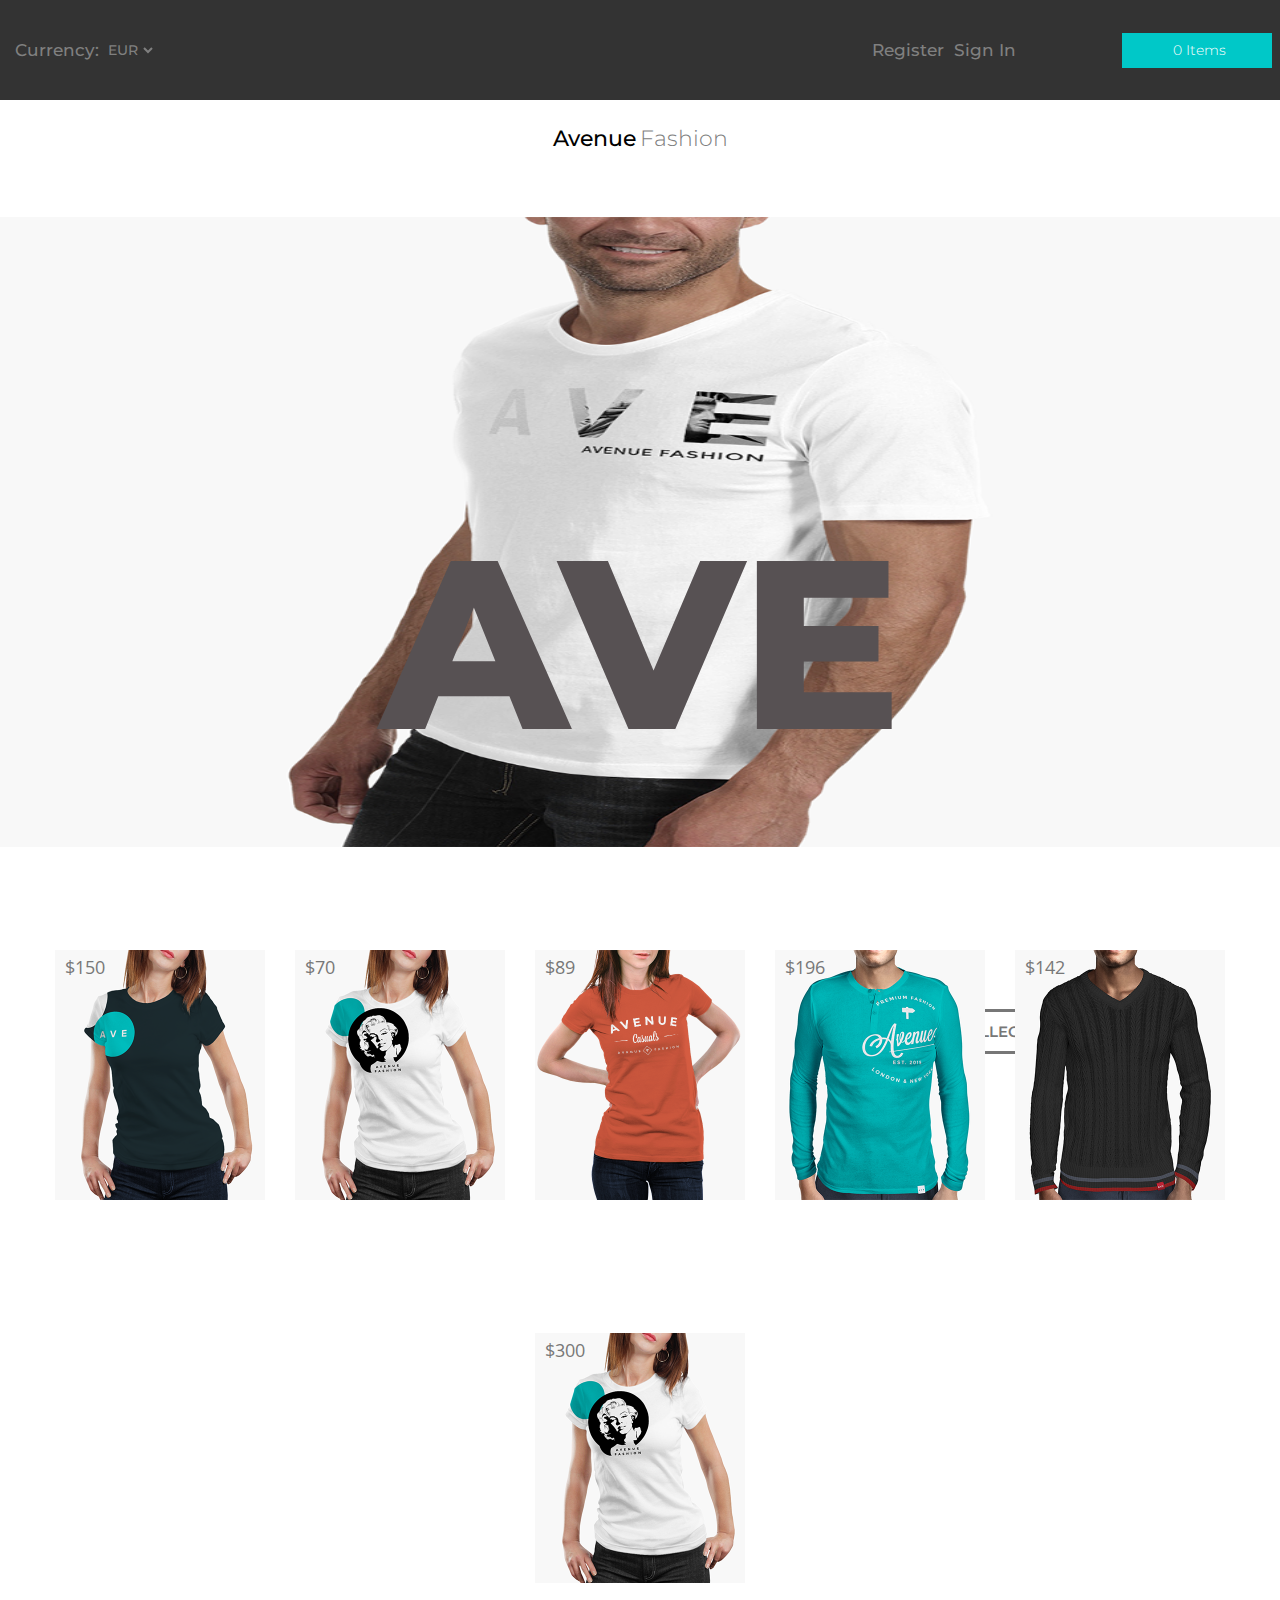
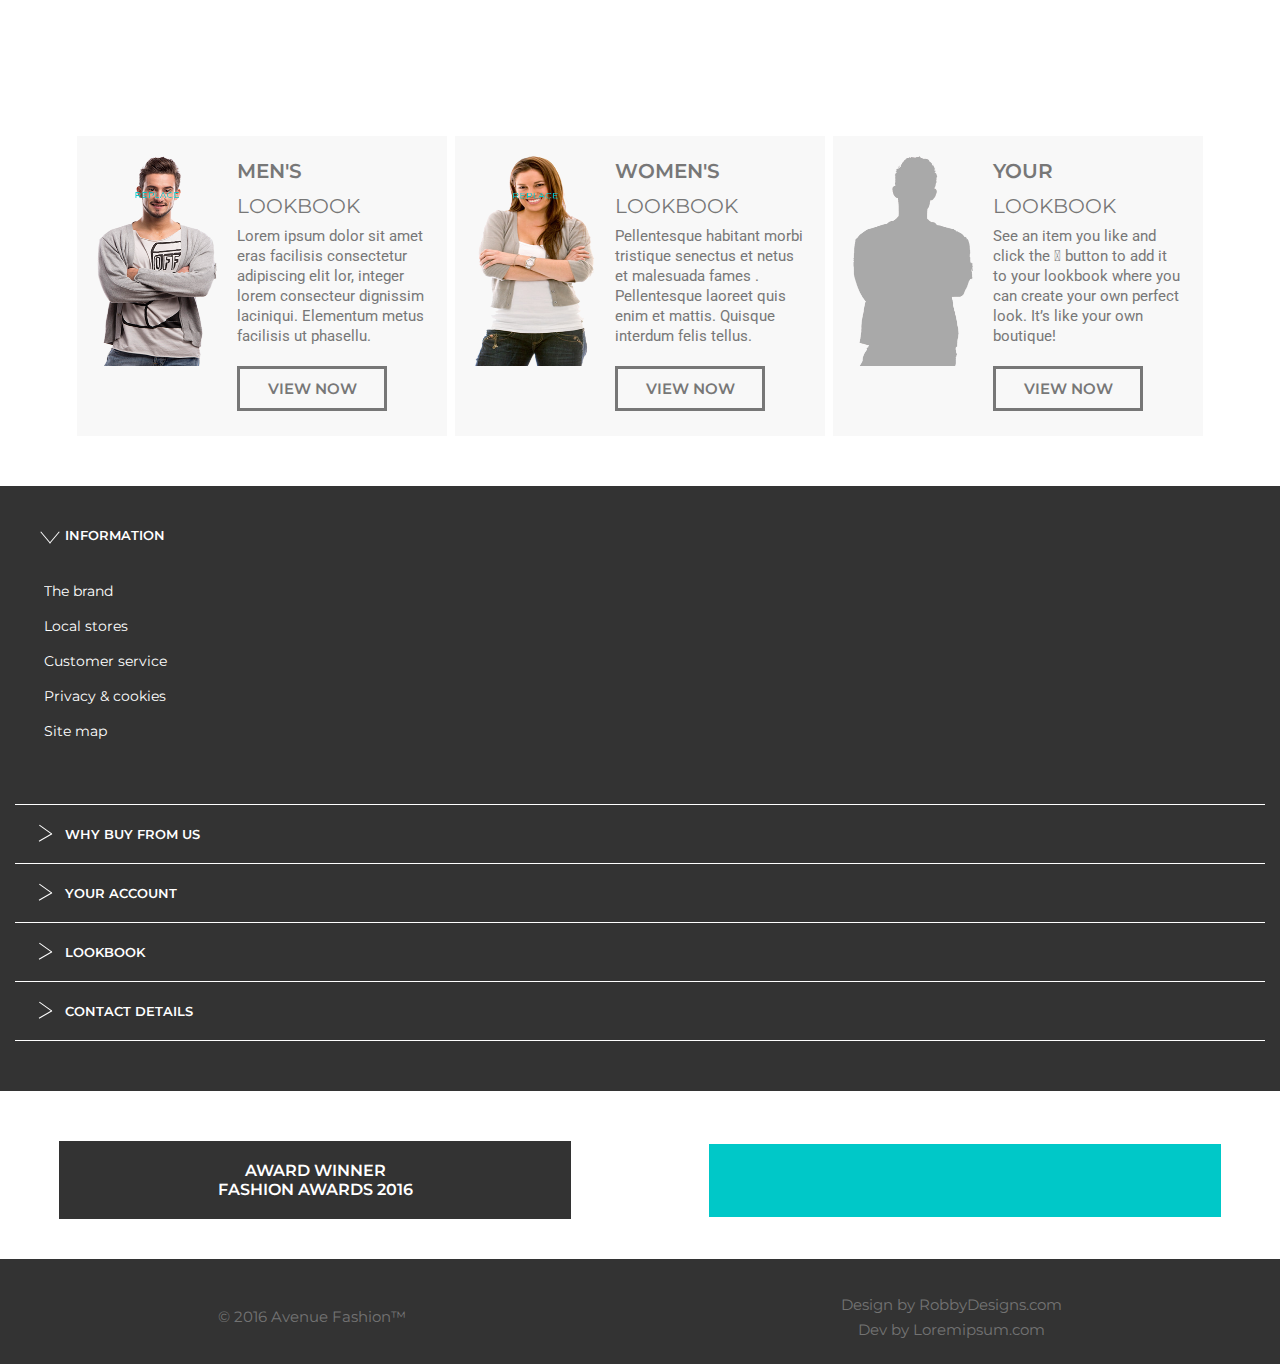
==== commit 1c61a016: "last change" ====
--- a/pages/index.html
+++ b/pages/index.html
@@ -1,5 +1,6 @@
 <!DOCTYPE html>
 <html lang="en">
+
 <head>
     <meta charset="UTF-8">
     <meta http-equiv="X-UA-Compatible" content="IE=edge">
@@ -13,8 +14,10 @@
         crossorigin="anonymous" referrerpolicy="no-referrer" />
     <link rel="stylesheet" href="../css/index.css">
 </head>
+
 <body>
     <div class="wrapper">
+        <div class="modul"></div>
         <header class="header">
             <div class="container">
                 <div class="header-top">
@@ -28,19 +31,19 @@
                     </div>
                     <div class="header-top-inner">
                         <div class="header-top-inner-flex">
-                            <a href="#">Register</a>
-                            <a href="#">Sign In</a>
+                            <a href="./signUp.html">Register</a>
+                            <a href="./signUp.html">Sign In</a>
                         </div>
                         <div class="header-top-inner-korzinka">
                             <div class="header-top-korzinka-flex">
                                 <i class="fa-solid fa-dolly" style="color: #ffffff;"></i>
-                                <p>0 items</p>
+                                <p class="count-first">0 items</p>
                             </div>
                             <div class="header-top-korzinka-hover">
-                                <p>Total: 0</p>
+                                <p class="count">Total:0</p>
                                 <div class="header-korzinka-hover-btn">
-                                    <button>Clear cart</button>
-                                    <button>Buy items</button>
+                                    <button id="clear">Clear cart</button>
+                                    <button id="buyItems">Buy items</button>
                                 </div>
                             </div>
                         </div>
@@ -164,11 +167,11 @@
                                         </div>
                                     </div>
                                 </li>
-                                <li><a href="#" class="header-menu-list-word">the brand</a></li>
-                                <li><a href="#" class="header-menu-list-word">local stores</a></li>
+                                <li><a href="./brand.html" class="header-menu-list-word">the brand</a></li>
+                                <li><a href="./localStore.html" class="header-menu-list-word">local stores</a></li>
                                 <li>
                                     <label for="book" class="book-hover">
-                                        <p class="header-menu-list-word">look book</p>
+                                        <a href="./lookBook.html" class="header-menu-list-word">look book</a>
                                     </label>
                                     <input type="checkbox" id="book" class="book-input">
                                     <div class="header-menu-item" id="book-list">
@@ -218,7 +221,91 @@
                     </div>
                 </div>
             </div>
-        </header>   
+        </header>
+        <section class="navigate">
+            <div class="container">
+                <div class="navigate-block">
+                    <div class="navigate-block-inner">
+                        <p class="price" id="$150">$150</p>
+                        <img src="../img/clothes7.png" alt="" class="img">
+                        <div class="navigate-block-hover">
+                            <p>ave classic sweatshirt</p>
+                            <p>classic casual-shirt</p>
+                            <div class="navigate-block-inner-focus" id="clothes7.png">
+                                <i class="fa-solid fa-cart-shopping" id="order"></i>
+                                <i class="fa-regular fa-heart"></i>
+                                <i class="fa-solid fa-down-left-and-up-right-to-center" id="booking"></i>
+                            </div>
+                        </div>
+                    </div>
+                    <div class="navigate-block-inner">
+                        <p class="price" id="$70">$70</p>
+                        <img src="../img/clothes2.png" alt="" class="img">
+                        <div class="navigate-block-hover">
+                            <p>ave classic sweatshirt</p>
+                            <p>classic casual-shirt for women</p>
+                            <div class="navigate-block-inner-focus" id="clothes2.png">
+                                <i class="fa-solid fa-cart-shopping" id="order"></i>
+                                <i class="fa-regular fa-heart"></i>
+                                <i class="fa-solid fa-down-left-and-up-right-to-center" id="booking"></i>
+                            </div>
+                        </div>
+                    </div>
+                    <div class="navigate-block-inner">
+                        <p class="price" id="$89">$89</p>
+                        <img src="../img/clothes6.png" alt="" class="img">
+                        <div class="navigate-block-hover">
+                            <p>ave classic sweatshirt</p>
+                            <p>classic casual-shirt for women on the move 100% cotton</p>
+                            <div class="navigate-block-inner-focus" id="clothes6.png">
+                                <i class="fa-solid fa-cart-shopping" id="order"></i>
+                                <i class="fa-regular fa-heart"></i>
+                                <i class="fa-solid fa-down-left-and-up-right-to-center" id="booking"></i>
+                            </div>
+                        </div>
+                    </div>
+                    <div class="navigate-block-inner">
+                        <p class="price" id="$196">$196</p>
+                        <img src="../img/clothes5.png" alt="" class="img">
+                        <div class="navigate-block-hover">
+                            <p>ave classic sweatshirt</p>
+                            <p>classic casual-shirt for women on the move 100% cotton</p>
+                            <div class="navigate-block-inner-focus" id="clothes5.png">
+                                <i class="fa-solid fa-cart-shopping" id="order"></i>
+                                <i class="fa-regular fa-heart"></i>
+                                <i class="fa-solid fa-down-left-and-up-right-to-center" id="booking"></i>
+                            </div>
+                        </div>
+                    </div>
+                    <div class="navigate-block-inner">
+                        <p class="price" id="$142">$142</p>
+                        <img src="../img/clothes4.png" alt="" class="img">
+                        <div class="navigate-block-hover">
+                            <p>ave classic sweatshirt</p>
+                            <p>100% cotton</p>
+                            <div class="navigate-block-inner-focus" id="clothes4.png">
+                                    <i class="fa-solid fa-cart-shopping" id="order"></i>
+                                <i class="fa-regular fa-heart"></i>
+                                <i class="fa-solid fa-down-left-and-up-right-to-center" id="booking"></i>
+                            </div>
+                        </div>
+                    </div>
+                    <div class="navigate-block-inner">
+                        <p class="price" id="$300">$300</p>
+                        <img src="../img/clothes2.png" alt="" class="img">
+                        <div class="navigate-block-hover">
+                            <p>ave classic sweatshirt</p>
+                            <p>classic casual-shirt for women</p>
+                            <div class="navigate-block-inner-focus" id="clothes2.png">
+                                    <i class="fa-solid fa-cart-shopping" id="order"></i>
+                                <i class="fa-regular fa-heart"></i>
+                                <i class="fa-solid fa-down-left-and-up-right-to-center" id="booking"></i>
+                            </div>
+                        </div>
+                    </div>
+                </div>
+            </div>
+        </section>
         <section class="look">
             <div class="container">
                 <div class="look-block">
@@ -366,7 +453,11 @@
                     <p>Dev by Loremipsum.com</p>
                 </div>
             </div>
-        </footer> 
+        </footer>
     </div>
+
+    <script type="module" src="../js/index.js"></script>
+    <script type="module" src="../js/order.js"></script>
 </body>
+
 </html>--- a/css/index.css
+++ b/css/index.css
@@ -6,6 +6,99 @@
   padding: 0;
   -webkit-box-sizing: border-box;
           box-sizing: border-box;
+}
+
+.booking {
+  z-index: 3;
+}
+
+i[id=booking] {
+  z-index: 0;
+}
+
+.modul {
+  position: fixed;
+  width: 100%;
+  z-index: 3;
+  display: -webkit-box;
+  display: -ms-flexbox;
+  display: flex;
+  -webkit-box-pack: center;
+      -ms-flex-pack: center;
+          justify-content: center;
+  -webkit-box-align: center;
+      -ms-flex-align: center;
+          align-items: center;
+}
+.modul-middle {
+  background-color: white;
+  width: 80%;
+  border-radius: 18px;
+  display: -webkit-box;
+  display: -ms-flexbox;
+  display: flex;
+  -webkit-box-orient: vertical;
+  -webkit-box-direction: normal;
+      -ms-flex-direction: column;
+          flex-direction: column;
+  padding-bottom: 15px;
+}
+.modul-middle p {
+  text-align: center;
+  padding: 10px 0;
+  border-top-left-radius: 18px;
+  border-top-right-radius: 18px;
+  background-color: #111111;
+  color: white;
+  width: 100%;
+  font-family: "Raleway", sans-serif;
+}
+.modul-middle input:nth-child(2) {
+  width: 70%;
+  margin: 20px auto 10px auto;
+  height: 25px;
+  border-radius: 5px;
+  border: 1px solid #b0b0b0;
+  font-family: "Open Sans", sans-serif;
+  padding: 0 5px;
+}
+.modul-middle input:nth-child(3) {
+  width: 70%;
+  margin: 5px auto 10px auto;
+  height: 25px;
+  font-family: "Open Sans", sans-serif;
+  padding: 0 5px;
+  border-radius: 5px;
+  border: 1px solid #b0b0b0;
+}
+.modul-middle input:nth-child(4) {
+  width: 70%;
+  margin: 5px auto 10px auto;
+  height: 25px;
+  font-family: "Open Sans", sans-serif;
+  padding: 0 5px;
+  border-radius: 5px;
+  border: 1px solid #b0b0b0;
+}
+.modul-middle-btn {
+  display: -webkit-box;
+  display: -ms-flexbox;
+  display: flex;
+  -ms-flex-pack: distribute;
+      justify-content: space-around;
+}
+.modul-middle-btn button {
+  background-color: #111111;
+  color: white;
+  border: 1px solid #111111;
+  padding: 5px;
+  cursor: pointer;
+  border-radius: 5px;
+  font-family: "Open Sans", sans-serif;
+}
+.modul-middle-btn button:hover {
+  background-color: white;
+  color: #111111;
 }
 
 .header-top {
@@ -446,6 +539,105 @@
   background: #00c8c8;
 }
 
+.navigate {
+  margin: 50px 0;
+}
+.navigate-block {
+  display: -webkit-box;
+  display: -ms-flexbox;
+  display: flex;
+  -webkit-box-orient: vertical;
+  -webkit-box-direction: normal;
+      -ms-flex-direction: column;
+          flex-direction: column;
+  -webkit-box-pack: center;
+      -ms-flex-pack: center;
+          justify-content: center;
+  -ms-flex-wrap: wrap;
+      flex-wrap: wrap;
+  -webkit-box-align: space-around;
+      -ms-flex-align: space-around;
+          align-items: space-around;
+  gap: 30px;
+}
+.navigate-block .price {
+  position: absolute;
+  font-family: "Open Sans";
+  font-size: 25px;
+  text-transform: none;
+  text-decoration: none;
+  color: #777777;
+  font-weight: 400;
+  line-height: 35px;
+  margin-left: 20px;
+}
+.navigate-block-inner {
+  position: relative;
+  padding: 0 0px 15px 0px;
+}
+.navigate-block-inner img {
+  max-width: 100%;
+}
+.navigate-block-inner:hover .navigate-block-hover {
+  display: block;
+}
+.navigate-block-hover {
+  position: absolute;
+  display: none;
+  top: 0;
+  background: rgba(51, 49, 49, 0.74);
+  height: 382px;
+  width: 100%;
+  padding-top: 50%;
+  -webkit-transition: 1s all linear;
+  transition: 1s all linear;
+}
+.navigate-block-hover p:nth-child(1) {
+  text-align: center;
+  font-family: "Open Sans";
+  font-size: 20px;
+  text-transform: uppercase;
+  text-decoration: none;
+  color: white;
+  font-weight: 400;
+  line-height: 20px;
+}
+.navigate-block-hover p:nth-child(2) {
+  text-align: center;
+  font-family: "Open Sans";
+  font-size: 18px;
+  text-transform: none;
+  text-decoration: none;
+  color: #ffffff;
+  font-weight: 400;
+  line-height: 20px;
+  margin-bottom: 10px;
+}
+.navigate-block-inner-focus {
+  display: -webkit-box;
+  display: -ms-flexbox;
+  display: flex;
+  -webkit-box-orient: horizontal;
+  -webkit-box-direction: normal;
+      -ms-flex-direction: row;
+          flex-direction: row;
+  -webkit-box-pack: center;
+      -ms-flex-pack: center;
+          justify-content: center;
+  -ms-flex-wrap: wrap;
+      flex-wrap: wrap;
+  -webkit-box-align: space-around;
+      -ms-flex-align: space-around;
+          align-items: space-around;
+  gap: 5px;
+}
+.navigate-block-inner-focus i {
+  background-color: #777777;
+  color: white;
+  padding: 7px;
+  border-radius: 50%;
+}
+
 .look .container {
   padding: 0 15px;
 }
@@ -739,6 +931,47 @@
   }
   .header-menu-display a {
     margin: 27% auto 0 65%;
+  }
+  .navigate-block {
+    -webkit-box-orient: horizontal;
+    -webkit-box-direction: normal;
+        -ms-flex-direction: row;
+            flex-direction: row;
+    -ms-flex-wrap: wrap;
+        flex-wrap: wrap;
+  }
+  .navigate-block .price {
+    font-size: 18px;
+    margin-left: 10px;
+  }
+  .navigate-block-inner {
+    width: 210px;
+  }
+  .navigate-block-inner img {
+    height: 250px;
+  }
+  .navigate-block-inner:hover {
+    -webkit-box-shadow: 10px 14px 45px 12px rgba(0, 0, 0, 0.2);
+            box-shadow: 10px 14px 45px 12px rgba(0, 0, 0, 0.2);
+  }
+  .navigate-block-inner:hover .navigate-block-hover {
+    opacity: 1;
+  }
+  .navigate-block-hover {
+    display: block;
+    opacity: 0;
+    padding: 0 5px;
+    position: static;
+    background: none;
+    height: auto;
+  }
+  .navigate-block-hover p:nth-child(1) {
+    font-size: 15px;
+    color: rgb(106, 106, 106);
+  }
+  .navigate-block-hover p:nth-child(2) {
+    font-size: 12px;
+    color: rgb(127, 127, 127);
   }
   .look .container {
     padding: 0;
@@ -844,6 +1077,28 @@
   }
 }
 @media only screen and (min-width: 1500px) {
+  .modul-middle {
+    width: 20%;
+    height: 310px;
+  }
+  .modul-middle p {
+    font-size: 25px;
+  }
+  .modul-middle input:nth-child(2),
+  .modul-middle input:nth-child(3),
+  .modul-middle input:nth-child(4) {
+    width: 80%;
+    font-size: 20px;
+    padding: 8px 5px;
+    height: 45px;
+  }
+  .modul-middle-btn {
+    padding: 10px 0 0 0;
+  }
+  .modul-middle-btn button {
+    font-size: 22px;
+    padding: 5px 7px 3px 7px;
+  }
   .header {
     height: 1400px;
   }
@@ -1326,6 +1581,27 @@
   .header-menu-item-mybooks {
     background-color: inherit !important;
   }
+  .navigate-block {
+    width: 80%;
+    margin: 0 auto;
+  }
+  .navigate-block .price {
+    font-size: 25px;
+  }
+  .navigate-block-inner {
+    width: 400px;
+  }
+  .navigate-block-inner img {
+    width: 500px;
+    height: auto;
+  }
+  .navigate-block-hover p:nth-child(1) {
+    font-size: 20px;
+    line-height: 35px;
+  }
+  .navigate-block-hover p:nth-child(2) {
+    font-size: 17px;
+  }
   .look-block {
     gap: 20px;
   }
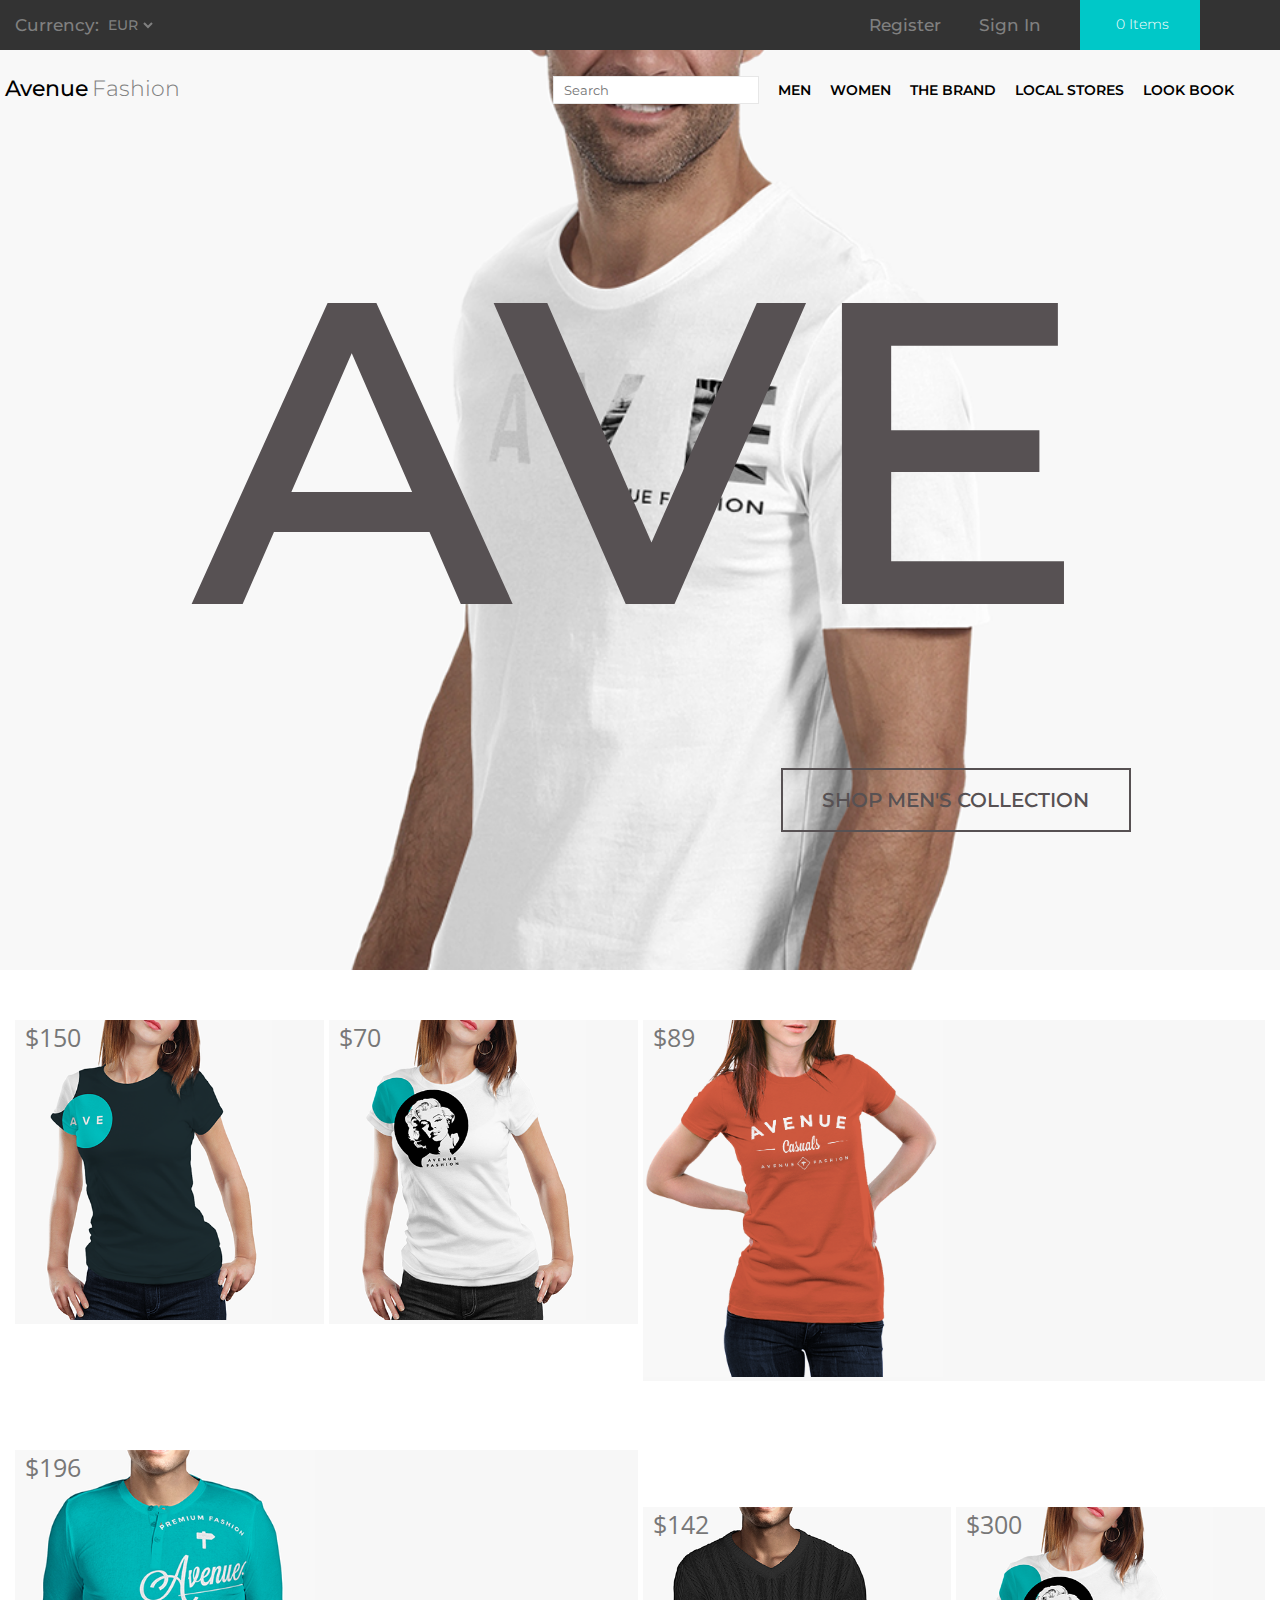
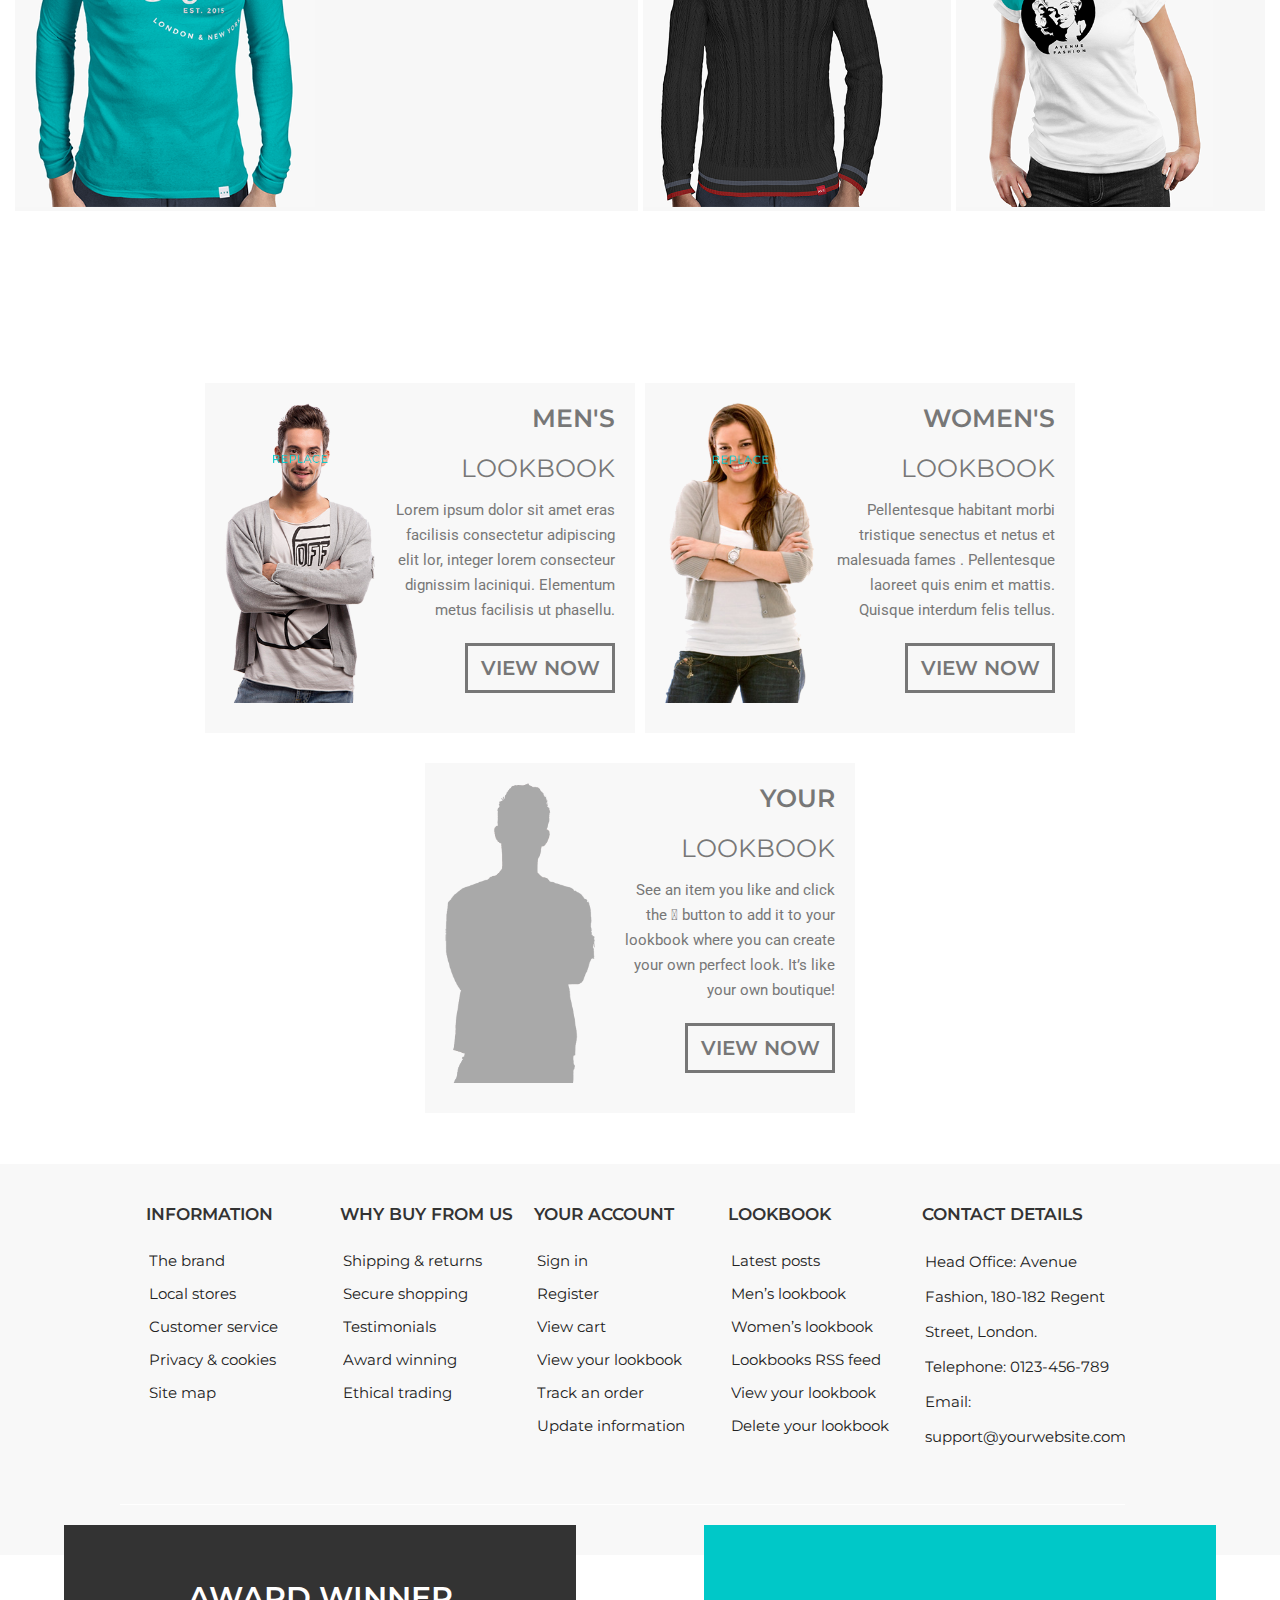
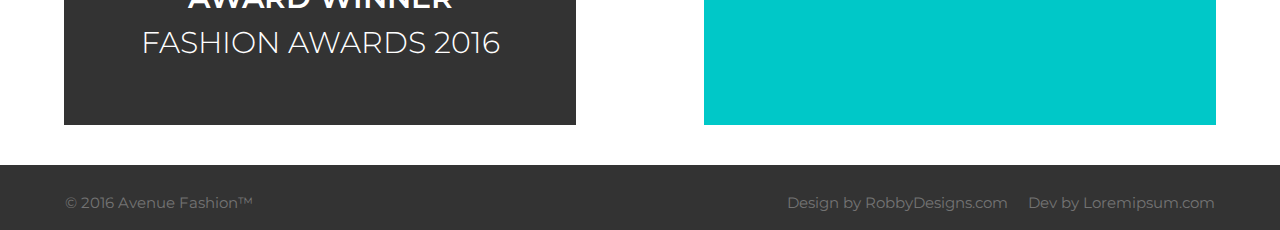
==== commit da96b75d: "last change" ====
--- a/pages/index.html
+++ b/pages/index.html
@@ -18,7 +18,7 @@
 <body>
     <div class="wrapper">
         <div class="modul"></div>
-        <header class="header">
+        <header class="header">            
             <div class="container">
                 <div class="header-top">
                     <div class="header-top-inner">
@@ -31,8 +31,8 @@
                     </div>
                     <div class="header-top-inner">
                         <div class="header-top-inner-flex">
-                            <a href="./signUp.html">Register</a>
-                            <a href="./signUp.html">Sign In</a>
+                            <a href="signUp.html">Register</a>
+                            <a href="signUp.html">Sign In</a>
                         </div>
                         <div class="header-top-inner-korzinka">
                             <div class="header-top-korzinka-flex">
@@ -41,6 +41,7 @@
                             </div>
                             <div class="header-top-korzinka-hover">
                                 <p class="count">Total:0</p>
+                                <ul class="korzinka-hover-ul"></ul>
                                 <div class="header-korzinka-hover-btn">
                                     <button id="clear">Clear cart</button>
                                     <button id="buyItems">Buy items</button>
@@ -48,24 +49,23 @@
                             </div>
                         </div>
                     </div>
-
-                </div>
-                <div class="header-main">
-                    <div class="header-main-flex">
-                        <div class="header-main-logo">
-                            <a href="#">
-                                <span>Avenue</span>
-                                <span>fashion</span>
-                            </a>
-                        </div>
-                        <nav class="header-menu">
-                            <div class="header-menu-nav">
-                                <label for="checked" class="menu-nav-label">
-                                    <i class="fa-solid fa-bars-staggered"></i>
-                                </label>
-                            </div>
-                            <input type="checkbox" id="checked">
-                            <ul class="header-menu-list">
+                </div>
+            </div>
+            <div class="header-main">
+                <div class="header-main-flex">
+                    <div class="header-main-logo">
+                        <a href="index.html">
+                            <span>Avenue</span>
+                            <span>fashion</span>
+                        </a>
+                    </div>
+                    <nav class="header-menu">
+                        <label for="checked" class="menu-nav-label">
+                            <i class="fa-solid fa-bars-staggered"></i>
+                        </label>
+                        <input type="checkbox" id="checked">
+                        <ul class="header-menu-list">
+                            <li>
                                 <div class="header-menu-list-search">
                                     <input type="text" class="menu-list-search-in" id="input-search"
                                         placeholder="Search">
@@ -73,391 +73,402 @@
                                         <i class="fa-solid fa-magnifying-glass" style="color: #7c7d7e;"></i>
                                     </label>
                                 </div>
-                                <li>
-                                    <label for="men" class="men-hover">
-                                        <p class="header-menu-list-word">men</p>
+                            </li>
+                            <li class="men-hover">
+                                <label for="men">
+                                    <p class="header-menu-list-word">men</p>
+                                </label>
+                                <input type="checkbox" id="men" class="men-input">
+                                <div class="header-menu-item" id="men-list">
+                                    <div class="header-menu-item-flex">
+                                        <div class="header-menu-item-in">
+                                            <label for="men" class="men-cancel">
+                                                <i class="fa-solid fa-xmark"></i>
+                                            </label>
+                                            <label for="casual" id="casual-word">casuals</label>
+                                            <input type="checkbox" id="casual">
+                                            <ul class="header-menu-item-casuals">
+                                                <label for="casual" class="casual-cancel">
+                                                    <i class="fa-solid fa-xmark"></i>
+                                                </label>
+                                                <li><a href="#">jackets</a></li>
+                                                <li><a href="#">Hoodies & Sweatshirts</a></li>
+                                                <li><a href="#">Polo shirts</a></li>
+                                                <li><a href="#">Sportswear</a></li>
+                                                <li><a href="#">Trousers & Chinos</a></li>
+                                                <li><a href="#">T-Shirts</a></li>
+                                                <div class="header-menu-item-discount">
+                                                    <p>AUTUMN SALE! UP TO 50% OFF</p>
+                                                </div>
+                                            </ul>
+                                        </div>
+                                        <div class="header-menu-item-in">
+                                            <label for="formal">formal</label>
+                                            <input type="checkbox" id="formal">
+                                            <ul class="header-menu-item-formal">
+                                                <label for="formal" class="formal-cancel">
+                                                    <i class="fa-solid fa-xmark"></i>
+                                                </label>
+                                                <li><a href="#">Jackets</a></li>
+                                                <li><a href="#">Shirts</a></li>
+                                                <li><a href="#">Suits</a></li>
+                                                <li><a href="#">Trousers</a></li>
+                                                <div class="header-menu-item-discount" id="formal-discount">
+                                                    <p>AUTUMN SALE! UP TO 50% OFF</p>
+                                                </div>
+                                            </ul>
+                                        </div>
+                                    </div>
+                                </div>
+                            </li>
+                            <li class="women-hover">
+                                <label for="women" >
+                                    <p class="header-menu-list-word">women</p>
+                                </label>
+                                <input type="checkbox" id="women" class="women-input">
+                                <div class="header-menu-item" id="women-list">
+                                    <div class="header-menu-item-flex">
+                                        <div class="header-menu-item-in">
+                                            <label for="women" class="women-cancel">
+                                                <i class="fa-solid fa-xmark"></i>
+                                            </label>
+                                            <label for="casuals" id="casual-word">casuals</label>
+                                            <input type="checkbox" id="casuals">
+                                            <ul class="header-menu-item-casuals">
+                                                <label for="casuals" class="casual-cancel">
+                                                    <i class="fa-solid fa-xmark"></i>
+                                                </label>
+                                                <li><a href="#">jackets</a></li>
+                                                <li><a href="#">Hoodies & Sweatshirts</a></li>
+                                                <li><a href="#">Polo shirts</a></li>
+                                                <li><a href="#">Sportswear</a></li>
+                                                <li><a href="#">Trousers & Chinos</a></li>
+                                                <li><a href="#">T-Shirts</a></li>
+                                                <div class="header-menu-item-discount">
+                                                    <p>AUTUMN SALE! UP TO 50% OFF</p>
+                                                </div>
+                                            </ul>
+                                        </div>
+                                        <div class="header-menu-item-in">
+                                            <label for="formals">formal</label>
+                                            <input type="checkbox" id="formals">
+                                            <ul class="header-menu-item-formal">
+                                                <label for="formals" class="formal-cancel">
+                                                    <i class="fa-solid fa-xmark"></i>
+                                                </label>
+                                                <li><a href="#">Jackets</a></li>
+                                                <li><a href="#">Shirts</a></li>
+                                                <li><a href="#">Suits</a></li>
+                                                <li><a href="#">Trousers</a></li>
+                                                <div class="header-menu-item-discount" id="formal-discount">
+                                                    <p>AUTUMN SALE! UP TO 50% OFF</p>
+                                                </div>
+                                            </ul>
+                                        </div>
+                                    </div>
+                                </div>
+                            </li>
+                            <li><a href="./brand.html" class="header-menu-list-word">the brand</a></li>
+                            <li><a href="./localStore.html" class="header-menu-list-word">local stores</a></li>
+                            <li class="book-hover">
+                                <label for="book" >
+                                    <a href="./lookBook.html" class="header-menu-list-word">look book</a>
+                                </label>
+                                <input type="checkbox" id="book" class="book-input">
+                                <div class="header-menu-item" id="book-list">
+                                    <label for="book" class="book-cancel">
+                                        <i class="fa-solid fa-xmark"></i>
                                     </label>
-                                    <input type="checkbox" id="men" class="men-input">
-                                    <div class="header-menu-item" id="men-list">
-                                        <div class="header-menu-item-flex">
-                                            <div class="header-menu-item-in">
-                                                <label for="men" class="men-cancel">
-                                                    <i class="fa-solid fa-xmark"></i>
-                                                </label>
-                                                <label for="casual">casuals</label>
-                                                <input type="checkbox" id="casual">
-                                                <ul class="header-menu-item-casuals">
-                                                    <label for="casual" class="casual-cancel">
-                                                        <i class="fa-solid fa-xmark"></i>
-                                                    </label>
-                                                    <li><a href="#">jackets</a></li>
-                                                    <li><a href="#">Hoodies & Sweatshirts</a></li>
-                                                    <li><a href="#">Polo shirts</a></li>
-                                                    <li><a href="#">Sportswear</a></li>
-                                                    <li><a href="#">Trousers & Chinos</a></li>
-                                                    <li><a href="#">T-Shirts</a></li>
-                                                    <div class="header-menu-item-discount">
-                                                        <p>AUTUMN SALE! UP TO 50% OFF</p>
-                                                    </div>
-                                                </ul>
-                                            </div>
-                                            <div class="header-menu-item-in">
-                                                <label for="formal">formal</label>
-                                                <input type="checkbox" id="formal">
-                                                <ul class="header-menu-item-formal">
-                                                    <label for="formal" class="formal-cancel">
-                                                        <i class="fa-solid fa-xmark"></i>
-                                                    </label>
-                                                    <li><a href="#">Jackets</a></li>
-                                                    <li><a href="#">Shirts</a></li>
-                                                    <li><a href="#">Suits</a></li>
-                                                    <li><a href="#">Trousers</a></li>
-                                                    <div class="header-menu-item-discount">
-                                                        <p>AUTUMN SALE! UP TO 50% OFF</p>
-                                                    </div>
-                                                </ul>
-                                            </div>
+                                    <div class="header-menu-item-flex">
+                                        <div class="header-menu-item-in">
+                                            <label for="ourbook">our lookbooks</label>
+                                            <input type="checkbox" id="ourbook">
+                                            <ul class="header-menu-item-ourbooks">
+                                                <label for="ourbook" class="ourbook-cancel">
+                                                    <i class="fa-solid fa-xmark"></i>
+                                                </label>
+                                                <li><a href="#">Latest Posts (mixed)</a></li>
+                                                <li><a href="#">Men’s Lookbook</a></li>
+                                                <li><a href="#">Women’s Lookbook</a></li>
+                                                <div class="header-menu-item-discount">
+                                                    <p>AUTUMN SALE!UP TO 50% OFF</p>
+                                                </div>
+                                            </ul>
+                                        </div>
+                                        <div class="header-menu-item-in">
+                                            <label for="mybook">your lookbook</label>
+                                            <input type="checkbox" id="mybook">
+                                            <ul class="header-menu-item-mybooks">
+                                                <label for="mybook" class="mybook-cancel">
+                                                    <i class="fa-solid fa-xmark"></i>
+                                                </label>
+                                                <li><a href="#">View and Edit</a></li>
+                                                <li><a href="#">Share</a></li>
+                                                <li><a href="#">Delete</a></li>
+                                                <div class="header-menu-item-discount" id="formal-discount">
+                                                    <p>AUTUMN SALE!UP TO 50% OFF</p>
+                                                </div>
+                                            </ul>
                                         </div>
                                     </div>
-                                </li>
-                                <li>
-                                    <label for="women" class="women-hover">
-                                        <p class="header-menu-list-word">women</p>
-                                    </label>
-                                    <input type="checkbox" id="women" class="women-input">
-                                    <div class="header-menu-item" id="women-list">
-                                        <div class="header-menu-item-flex">
-                                            <div class="header-menu-item-in">
-                                                <label for="women" class="women-cancel">
-                                                    <i class="fa-solid fa-xmark"></i>
-                                                </label>
-                                                <label for="casuals">casuals</label>
-                                                <input type="checkbox" id="casuals">
-                                                <ul class="header-menu-item-casuals">
-                                                    <label for="casuals" class="casual-cancel">
-                                                        <i class="fa-solid fa-xmark"></i>
-                                                    </label>
-                                                    <li><a href="#">jackets</a></li>
-                                                    <li><a href="#">Hoodies & Sweatshirts</a></li>
-                                                    <li><a href="#">Polo shirts</a></li>
-                                                    <li><a href="#">Sportswear</a></li>
-                                                    <li><a href="#">Trousers & Chinos</a></li>
-                                                    <li><a href="#">T-Shirts</a></li>
-                                                    <div class="header-menu-item-discount">
-                                                        <p>AUTUMN SALE! UP TO 50% OFF</p>
-                                                    </div>
-                                                </ul>
-                                            </div>
-                                            <div class="header-menu-item-in">
-                                                <label for="formals">formal</label>
-                                                <input type="checkbox" id="formals">
-                                                <ul class="header-menu-item-formal">
-                                                    <label for="formals" class="formal-cancel">
-                                                        <i class="fa-solid fa-xmark"></i>
-                                                    </label>
-                                                    <li><a href="#">Jackets</a></li>
-                                                    <li><a href="#">Shirts</a></li>
-                                                    <li><a href="#">Suits</a></li>
-                                                    <li><a href="#">Trousers</a></li>
-                                                    <div class="header-menu-item-discount">
-                                                        <p>AUTUMN SALE! UP TO 50% OFF</p>
-                                                    </div>
-                                                </ul>
-                                            </div>
-                                        </div>
-                                    </div>
-                                </li>
-                                <li><a href="./brand.html" class="header-menu-list-word">the brand</a></li>
-                                <li><a href="./localStore.html" class="header-menu-list-word">local stores</a></li>
-                                <li>
-                                    <label for="book" class="book-hover">
-                                        <a href="./lookBook.html" class="header-menu-list-word">look book</a>
-                                    </label>
-                                    <input type="checkbox" id="book" class="book-input">
-                                    <div class="header-menu-item" id="book-list">
-                                        <label for="book" class="book-cancel">
-                                            <i class="fa-solid fa-xmark"></i>
-                                        </label>
-                                        <div class="header-menu-item-flex">
-                                            <div class="header-menu-item-in">
-                                                <label for="ourbook">our lookbooks</label>
-                                                <input type="checkbox" id="ourbook">
-                                                <ul class="header-menu-item-ourbooks">
-                                                    <label for="ourbook" class="ourbook-cancel">
-                                                        <i class="fa-solid fa-xmark"></i>
-                                                    </label>
-                                                    <li><a href="#">Latest Posts (mixed)</a></li>
-                                                    <li><a href="#">Men’s Lookbook</a></li>
-                                                    <li><a href="#">Women’s Lookbook</a></li>
-                                                    <div class="header-menu-item-discount">
-                                                        <p>AUTUMN SALE!UP TO 50% OFF</p>
-                                                    </div>
-                                                </ul>
-                                            </div>
-                                            <div class="header-menu-item-in">
-                                                <label for="mybook">your lookbook</label>
-                                                <input type="checkbox" id="mybook">
-                                                <ul class="header-menu-item-mybooks">
-                                                    <label for="mybook" class="mybook-cancel">
-                                                        <i class="fa-solid fa-xmark"></i>
-                                                    </label>
-                                                    <li><a href="#">View and Edit</a></li>
-                                                    <li><a href="#">Share</a></li>
-                                                    <li><a href="#">Delete</a></li>
-                                                    <div class="header-menu-item-discount">
-                                                        <p>AUTUMN SALE!UP TO 50% OFF</p>
-                                                    </div>
-                                                </ul>
-                                            </div>
-                                        </div>
-                                    </div>
-                                </li>
-                            </ul>
-                        </nav>
-                    </div>
-                    <div class="header-menu-display">
-                        <p>AVE</p>
-                        <a href="#" class="header-menu-display-link">Shop men's collection</a>
-                    </div>
-                </div>
-            </div>
-        </header>
-        <section class="navigate">
-            <div class="container">
-                <div class="navigate-block">
-                    <div class="navigate-block-inner">
+                                </div>
+                            </li>
+                        </ul>
+                    </nav>
+                </div>
+                <div class="header-menu-display">
+                    <p>AVE</p>
+                    <p><a href="#" class="header-menu-display-link">Shop men's collection</a></p>
+                </div>
+            </div>
+        </div>
+    </header>
+    <section class="navigate">
+        <div class="container">
+            <div class="navigate-block">
+                <div class="navigate-block-inner">
+                    <div class="navigate-block-inner-back">
                         <p class="price" id="$150">$150</p>
                         <img src="../img/clothes7.png" alt="" class="img">
-                        <div class="navigate-block-hover">
-                            <p>ave classic sweatshirt</p>
-                            <p>classic casual-shirt</p>
-                            <div class="navigate-block-inner-focus" id="clothes7.png">
-                                <i class="fa-solid fa-cart-shopping" id="order"></i>
-                                <i class="fa-regular fa-heart"></i>
-                                <i class="fa-solid fa-down-left-and-up-right-to-center" id="booking"></i>
-                            </div>
-                        </div>
-                    </div>
-                    <div class="navigate-block-inner">
+                    </div>
+                    <div class="navigate-block-hover">
+                        <p class="name-product" id="sweatshirt">ave classic sweatshirt</p>
+                        <p>classic casual-shirt</p>
+                        <div class="navigate-block-inner-focus" id="clothes7.png">
+                            <i class="fa-solid fa-cart-shopping" id="order"></i>
+                            <i class="fa-regular fa-heart" id="like"></i>
+                            <i class="fa-solid fa-down-left-and-up-right-to-center" id="booking"></i>
+                        </div>
+                    </div>
+                </div>
+                <div class="navigate-block-inner">
+                    <div class="navigate-block-inner-back">
                         <p class="price" id="$70">$70</p>
                         <img src="../img/clothes2.png" alt="" class="img">
-                        <div class="navigate-block-hover">
-                            <p>ave classic sweatshirt</p>
-                            <p>classic casual-shirt for women</p>
-                            <div class="navigate-block-inner-focus" id="clothes2.png">
-                                <i class="fa-solid fa-cart-shopping" id="order"></i>
-                                <i class="fa-regular fa-heart"></i>
-                                <i class="fa-solid fa-down-left-and-up-right-to-center" id="booking"></i>
-                            </div>
-                        </div>
-                    </div>
-                    <div class="navigate-block-inner">
+                    </div>
+                    <div class="navigate-block-hover">
+                        <p class="name-product" id="sweatshirt">ave classic sweatshirt</p>
+                        <p>classic casual-shirt for women</p>
+                        <div class="navigate-block-inner-focus" id="clothes2.png">
+                            <i class="fa-solid fa-cart-shopping" id="order"></i>
+                            <i class="fa-regular fa-heart" id="like"></i>
+                            <i class="fa-solid fa-down-left-and-up-right-to-center" id="booking"></i>
+                        </div>
+                    </div>
+                </div>
+                <div class="navigate-block-inner">
+                    <div class="navigate-block-inner-back">
                         <p class="price" id="$89">$89</p>
                         <img src="../img/clothes6.png" alt="" class="img">
-                        <div class="navigate-block-hover">
-                            <p>ave classic sweatshirt</p>
-                            <p>classic casual-shirt for women on the move 100% cotton</p>
-                            <div class="navigate-block-inner-focus" id="clothes6.png">
-                                <i class="fa-solid fa-cart-shopping" id="order"></i>
-                                <i class="fa-regular fa-heart"></i>
-                                <i class="fa-solid fa-down-left-and-up-right-to-center" id="booking"></i>
-                            </div>
-                        </div>
-                    </div>
-                    <div class="navigate-block-inner">
+                    </div>
+                    <div class="navigate-block-hover">
+                        <p class="name-product" id="ave classic">ave classic sweatshirt</p>
+                        <p>classic casual-shirt for women on the move 100% cotton</p>
+                        <div class="navigate-block-inner-focus" id="clothes6.png">
+                            <i class="fa-solid fa-cart-shopping" id="order"></i>
+                            <i class="fa-regular fa-heart" id="like"></i>
+                            <i class="fa-solid fa-down-left-and-up-right-to-center" id="booking"></i>
+                        </div>
+                    </div>
+                </div>
+                <div class="navigate-block-inner">
+                    <div class="navigate-block-inner-back">
                         <p class="price" id="$196">$196</p>
                         <img src="../img/clothes5.png" alt="" class="img">
-                        <div class="navigate-block-hover">
-                            <p>ave classic sweatshirt</p>
-                            <p>classic casual-shirt for women on the move 100% cotton</p>
-                            <div class="navigate-block-inner-focus" id="clothes5.png">
-                                <i class="fa-solid fa-cart-shopping" id="order"></i>
-                                <i class="fa-regular fa-heart"></i>
-                                <i class="fa-solid fa-down-left-and-up-right-to-center" id="booking"></i>
-                            </div>
-                        </div>
-                    </div>
-                    <div class="navigate-block-inner">
+                    </div>
+                    <div class="navigate-block-hover">
+                        <p class="name-product" id="ave classic">ave classic sweatshirt</p>
+                        <p>classic casual-shirt for women on the move 100% cotton</p>
+                        <div class="navigate-block-inner-focus" id="clothes5.png">
+                            <i class="fa-solid fa-cart-shopping" id="order"></i>
+                            <i class="fa-regular fa-heart" id="like"></i>
+                            <i class="fa-solid fa-down-left-and-up-right-to-center" id="booking"></i>
+                        </div>
+                    </div>
+                </div>
+                <div class="navigate-block-inner">
+                    <div class="navigate-block-inner-back">
                         <p class="price" id="$142">$142</p>
                         <img src="../img/clothes4.png" alt="" class="img">
-                        <div class="navigate-block-hover">
-                            <p>ave classic sweatshirt</p>
-                            <p>100% cotton</p>
-                            <div class="navigate-block-inner-focus" id="clothes4.png">
-                                    <i class="fa-solid fa-cart-shopping" id="order"></i>
-                                <i class="fa-regular fa-heart"></i>
-                                <i class="fa-solid fa-down-left-and-up-right-to-center" id="booking"></i>
-                            </div>
-                        </div>
-                    </div>
-                    <div class="navigate-block-inner">
+                    </div>
+                    <div class="navigate-block-hover">
+                        <p class="name-product" id="cotton Shirt">ave classic sweatshirt</p>
+                        <p>100% cotton</p>
+                        <div class="navigate-block-inner-focus" id="clothes4.png">
+                            <i class="fa-solid fa-cart-shopping" id="order"></i>
+                            <i class="fa-regular fa-heart" id="like"></i>
+                            <i class="fa-solid fa-down-left-and-up-right-to-center" id="booking"></i>
+                        </div>
+                    </div>
+                </div>
+                <div class="navigate-block-inner">
+                    <div class="navigate-block-inner-back">
                         <p class="price" id="$300">$300</p>
                         <img src="../img/clothes2.png" alt="" class="img">
-                        <div class="navigate-block-hover">
-                            <p>ave classic sweatshirt</p>
-                            <p>classic casual-shirt for women</p>
-                            <div class="navigate-block-inner-focus" id="clothes2.png">
-                                    <i class="fa-solid fa-cart-shopping" id="order"></i>
-                                <i class="fa-regular fa-heart"></i>
-                                <i class="fa-solid fa-down-left-and-up-right-to-center" id="booking"></i>
-                            </div>
-                        </div>
-                    </div>
-                </div>
-            </div>
-        </section>
-        <section class="look">
+                    </div>
+                    <div class="navigate-block-hover">
+                        <p class="name-product" id="T-shirt">ave classic sweatshirt</p>
+                        <p>classic casual-shirt for women</p>
+                        <div class="navigate-block-inner-focus" id="clothes2.png">
+                            <i class="fa-solid fa-cart-shopping" id="order"></i>
+                            <i class="fa-regular fa-heart" id="like"></i>
+                            <i class="fa-solid fa-down-left-and-up-right-to-center" id="booking"></i>
+                        </div>
+                    </div>
+                </div>
+            </div>
+        </div>
+    </section>
+    <section class="look">
+        <div class="container">
+            <div class="look-block">
+                <div class="look-block-items">
+                    <div class="look-block-items-photo">
+                        <img src="../img/lookBook1.png" alt="lookbook">
+                    </div>
+                    <div class="look-block-items-inner">
+                        <p class="look-items-inner-logo">men's</p>
+                        <p class="look-items-inner-usual">lookbook</p>
+                        <p class="look-items-inner-text">Lorem ipsum dolor sit amet eras facilisis consectetur
+                            adipiscing elit lor, integer lorem consecteur dignissim laciniqui. Elementum metus
+                            facilisis
+                            ut phasellu.</p>
+                        <a href="#" class="look-items-inner-view">view now</a>
+                    </div>
+                </div>
+                <div class="look-block-items">
+                    <div class="look-block-items-photo">
+                        <img src="../img/lookBook2.png" alt="lookbook">
+                    </div>
+                    <div class="look-block-items-inner">
+                        <p class="look-items-inner-logo">women's</p>
+                        <p class="look-items-inner-usual">lookbook</p>
+                        <p class="look-items-inner-text">Pellentesque habitant morbi tristique senectus et netus et
+                            malesuada fames . Pellentesque laoreet quis enim et mattis. Quisque interdum felis
+                            tellus.
+                        </p>
+                        <a href="#" class="look-items-inner-view">view now</a>
+                    </div>
+                </div>
+                <div class="look-block-items">
+                    <div class="look-block-items-photo">
+                        <img src="../img/lookBook3.png" alt="lookbook">
+                    </div>
+                    <div class="look-block-items-inner">
+                        <p class="look-items-inner-logo">your</p>
+                        <p class="look-items-inner-usual">lookbook</p>
+                        <p class="look-items-inner-text">See an item you like and click the  button to add it to
+                            your
+                            lookbook where you can create your own perfect look. It’s like your own boutique!</p>
+                        <a href="#" class="look-items-inner-view">view now</a>
+                    </div>
+                </div>
+            </div>
+        </div>
+    </section>
+    <footer class="footer">
+        <div class="footer-acc">
             <div class="container">
-                <div class="look-block">
-                    <div class="look-block-items">
-                        <div class="look-block-items-photo">
-                            <img src="../img/lookBook1.png" alt="lookbook">
-                        </div>
-                        <div class="look-block-items-inner">
-                            <p class="look-items-inner-logo">men's</p>
-                            <p class="look-items-inner-usual">lookbook</p>
-                            <p class="look-items-inner-text">Lorem ipsum dolor sit amet eras facilisis consectetur
-                                adipiscing elit lor, integer lorem consecteur dignissim laciniqui. Elementum metus
-                                facilisis
-                                ut phasellu.</p>
-                            <a href="#" class="look-items-inner-view">view now</a>
-                        </div>
-                    </div>
-                    <div class="look-block-items">
-                        <div class="look-block-items-photo">
-                            <img src="../img/lookBook2.png" alt="lookbook">
-                        </div>
-                        <div class="look-block-items-inner">
-                            <p class="look-items-inner-logo">women's</p>
-                            <p class="look-items-inner-usual">lookbook</p>
-                            <p class="look-items-inner-text">Pellentesque habitant morbi tristique senectus et netus et
-                                malesuada fames . Pellentesque laoreet quis enim et mattis. Quisque interdum felis
-                                tellus.
-                            </p>
-                            <a href="#" class="look-items-inner-view">view now</a>
-                        </div>
-                    </div>
-                    <div class="look-block-items">
-                        <div class="look-block-items-photo">
-                            <img src="../img/lookBook3.png" alt="lookbook">
-                        </div>
-                        <div class="look-block-items-inner">
-                            <p class="look-items-inner-logo">your</p>
-                            <p class="look-items-inner-usual">lookbook</p>
-                            <p class="look-items-inner-text">See an item you like and click the  button to add it to
-                                your
-                                lookbook where you can create your own perfect look. It’s like your own boutique!</p>
-                            <a href="#" class="look-items-inner-view">view now</a>
-                        </div>
-                    </div>
-                </div>
-            </div>
-        </section>
-        <footer class="footer">
-            <div class="footer-acc">
-                <div class="container">
-                    <div class="footer-acc-flex">
-                        <div class="footer-acc-items">
-                            <input type="radio" name="accordion" id="acc1" checked>
-                            <label for="acc1">
-                                INFORMATION
-                            </label>
-                            <ul class="footer-acc-items-things">
-                                <li><a href="#">The brand</a></li>
-                                <li><a href="#">Local stores</a></li>
-                                <li><a href="#">Customer service</a></li>
-                                <li><a href="#">Privacy & cookies</a></li>
-                                <li><a href="#">Site map</a></li>
-                            </ul>
-                        </div>
-                        <div class="footer-acc-items">
-                            <input type="radio" name="accordion" id="acc2">
-                            <label for="acc2">
-                                WHY BUY FROM US
-                            </label>
-                            <ul class="footer-acc-items-things">
-                                <li><a href="#">Shipping & returns</a></li>
-                                <li><a href="#">Secure shopping</a></li>
-                                <li><a href="#">Testimonials</a></li>
-                                <li><a href="#">Award winning</a></li>
-                                <li><a href="#">Ethical trading</a></li>
-                            </ul>
-                        </div>
-                        <div class="footer-acc-items">
-                            <input type="radio" name="accordion" id="acc3">
-                            <label for="acc3">
-                                YOUR ACCOUNT
-                            </label>
-                            <ul class="footer-acc-items-things">
-                                <li><a href="#">Sign in</a></li>
-                                <li><a href="#">Register</a></li>
-                                <li><a href="#">View cart</a></li>
-                                <li><a href="#">View your lookbook</a></li>
-                                <li><a href="#">Track an order</a></li>
-                                <li><a href="#">Update information</a></li>
-                            </ul>
-                        </div>
-                        <div class="footer-acc-items">
-                            <input type="radio" name="accordion" id="acc4">
-                            <label for="acc4">
-                                LOOKBOOK
-                            </label>
-                            <ul class="footer-acc-items-things">
-                                <li><a href="#">Latest posts</a></li>
-                                <li><a href="#">Men’s lookbook</a></li>
-                                <li><a href="#">Women’s lookbook</a></li>
-                                <li><a href="#">Lookbooks RSS feed</a></li>
-                                <li><a href="#">View your lookbook</a></li>
-                                <li><a href="#">Delete your lookbook</a></li>
-                            </ul>
-                        </div>
-                        <div class="footer-acc-items">
-                            <input type="radio" name="accordion" id="acc5">
-                            <label for="acc5">
-                                CONTACT DETAILS
-                            </label>
-                            <div class="footer-acc-items-things">
-                                <p>Head Office: Avenue Fashion, 180-182 Regent Street, London.</p>
-                                <p><a href="#">Telephone: 0123-456-789</a></p>
-                                <p>Email:</p>
-                                <p>support@yourwebsite.com</p>
-                            </div>
-                        </div>
-                    </div>
-                </div>
-            </div>
-            <div class="footer-main">
-                <div class="footer-main-award">
-                    <p>AWARD WINNER</p>
-                    <p>FASHION AWARDS 2016</p>
-                </div>
-                <div class="footer-main-icons">
-                    <a href="#">
-                        <i class="fa-brands fa-facebook-f"></i>
-                    </a>
-                    <a href="#">
-                        <i class="fa-brands fa-twitter"></i>
-                    </a>
-                    <a href="#">
-                        <i class="fa-brands fa-instagram"></i>
-                    </a>
-                    <a href="#">
-                        <i class="fa-brands fa-pinterest"></i>
-                    </a>
-                </div>
-            </div>
-            <div class="footer-foot">
-                <p class="footer-foot-avenue">© 2016 Avenue Fashion™</p>
-                <div class="footer-foot-flex">
-                    <p>Design by RobbyDesigns.com</p>
-                    <p>Dev by Loremipsum.com</p>
-                </div>
-            </div>
-        </footer>
+                <div class="footer-acc-flex">
+                    <div class="footer-acc-items">
+                        <input type="radio" name="accordion" id="acc1" checked>
+                        <label for="acc1">
+                            INFORMATION
+                        </label>
+                        <ul class="footer-acc-items-things">
+                            <li><a href="brand.html">The brand</a></li>
+                            <li><a href="localStore.html">Local stores</a></li>
+                            <li><a href="#">Customer service</a></li>
+                            <li><a href="#">Privacy & cookies</a></li>
+                            <li><a href="#">Site map</a></li>
+                        </ul>
+                    </div>
+                    <div class="footer-acc-items">
+                        <input type="radio" name="accordion" id="acc2">
+                        <label for="acc2">
+                            WHY BUY FROM US
+                        </label>
+                        <ul class="footer-acc-items-things">
+                            <li><a href="#">Shipping & returns</a></li>
+                            <li><a href="#">Secure shopping</a></li>
+                            <li><a href="#">Testimonials</a></li>
+                            <li><a href="index.html">Award winning</a></li>
+                            <li><a href="brand.html">Ethical trading</a></li>
+                        </ul>
+                    </div>
+                    <div class="footer-acc-items">
+                        <input type="radio" name="accordion" id="acc3">
+                        <label for="acc3">
+                            YOUR ACCOUNT
+                        </label>
+                        <ul class="footer-acc-items-things">
+                            <li><a href="signUp.html">Sign in</a></li>
+                            <li><a href="signUp.html">Register</a></li>
+                            <li><a href="products.html">View cart</a></li>
+                            <li><a href="lookBook.html">View your lookbook</a></li>
+                            <li><a href="orders.html">Track an order</a></li>
+                            <li><a href="users.html">Update information</a></li>
+                        </ul>
+                    </div>
+                    <div class="footer-acc-items">
+                        <input type="radio" name="accordion" id="acc4">
+                        <label for="acc4">
+                            LOOKBOOK
+                        </label>
+                        <ul class="footer-acc-items-things">
+                            <li><a href="#">Latest posts</a></li>
+                            <li><a href="#">Men’s lookbook</a></li>
+                            <li><a href="#">Women’s lookbook</a></li>
+                            <li><a href="#">Lookbooks RSS feed</a></li>
+                            <li><a href="#">View your lookbook</a></li>
+                            <li><a href="#">Delete your lookbook</a></li>
+                        </ul>
+                    </div>
+                    <div class="footer-acc-items">
+                        <input type="radio" name="accordion" id="acc5">
+                        <label for="acc5">
+                            CONTACT DETAILS
+                        </label>
+                        <div class="footer-acc-items-things">
+                            <p>Head Office: Avenue Fashion, 180-182 Regent Street, London.</p>
+                            <p><a href="#">Telephone: 0123-456-789</a></p>
+                            <p>Email:</p>
+                            <p>support@yourwebsite.com</p>
+                        </div>
+                    </div>
+                </div>
+            </div>
+        </div>
+        <div class="footer-main">
+            <div class="footer-main-award">
+                <p>AWARD WINNER</p>
+                <p>FASHION AWARDS 2016</p>
+            </div>
+            <div class="footer-main-icons">
+                <a href="#">
+                    <i class="fa-brands fa-facebook-f"></i>
+                </a>
+                <a href="#">
+                    <i class="fa-brands fa-twitter"></i>
+                </a>
+                <a href="#">
+                    <i class="fa-brands fa-instagram"></i>
+                </a>
+                <a href="#">
+                    <i class="fa-brands fa-pinterest"></i>
+                </a>
+            </div>
+        </div>
+        <div class="footer-foot">
+            <p class="footer-foot-avenue">© 2016 Avenue Fashion™</p>
+            <div class="footer-foot-flex">
+                <p>Design by RobbyDesigns.com</p>
+                <p>Dev by Loremipsum.com</p>
+            </div>
+        </div>
+    </footer>
     </div>
-
-    <script type="module" src="../js/index.js"></script>
-    <script type="module" src="../js/order.js"></script>
+    <script type="module" src="../js/index2.js"></script>
 </body>
 
 </html>--- a/css/index.css
+++ b/css/index.css
@@ -101,6 +101,41 @@
   color: #111111;
 }
 
+.korzinka-hover-ul {
+  padding: 0 15px 15px 15px;
+}
+.korzinka-hover-ul li {
+  display: -webkit-box;
+  display: -ms-flexbox;
+  display: flex;
+  -webkit-box-orient: horizontal;
+  -webkit-box-direction: normal;
+      -ms-flex-direction: row;
+          flex-direction: row;
+  -ms-flex-pack: distribute;
+      justify-content: space-around;
+  -ms-flex-wrap: nowrap;
+      flex-wrap: nowrap;
+  -webkit-box-align: center;
+      -ms-flex-align: center;
+          align-items: center;
+  margin-top: 7px;
+}
+.korzinka-hover-ul li img {
+  width: 50px;
+  height: 50px;
+  border-radius: 50%;
+  border: 1px solid black;
+}
+.korzinka-hover-ul li #hoverDec {
+  font-size: 15px;
+  width: 45px;
+  text-align: center;
+}
+.korzinka-hover-ul li #hoverDel {
+  background-color: rgb(244, 54, 54);
+}
+
 .header-top {
   background-color: #333333;
   padding: 15px 0;
@@ -168,11 +203,11 @@
 }
 
 .header-top-inner-korzinka {
-  width: 60%;
-  margin: auto;
+  position: relative;
 }
 
 .header-top-korzinka-flex {
+  position: absolute;
   display: -webkit-box;
   display: -ms-flexbox;
   display: flex;
@@ -184,8 +219,10 @@
       -ms-flex-align: center;
           align-items: center;
   gap: 5px;
-  margin: 10px auto;
-  width: 150px;
+  padding: 3px 10px;
+  left: 50%;
+  -webkit-transform: translateX(-50%);
+          transform: translateX(-50%);
   cursor: pointer;
 }
 .header-top-korzinka-flex p {
@@ -199,12 +236,15 @@
 }
 
 .header-top-korzinka-hover {
-  position: relative;
+  position: absolute;
   display: none;
   background-color: white;
   padding: 7px 0;
   width: 250px;
-  left: -18%;
+  top: 50px;
+  left: 50%;
+  -webkit-transform: translateX(-50%);
+          transform: translateX(-50%);
   -webkit-box-shadow: 10px 14px 45px 12px rgba(0, 0, 0, 0.2);
           box-shadow: 10px 14px 45px 12px rgba(0, 0, 0, 0.2);
   -webkit-transition: 0.5s all linear;
@@ -243,11 +283,11 @@
   line-height: none;
   background-color: #00c8c8;
   border: none;
-  padding: 5px;
+  padding: 5px 7px;
 }
 .header-top-korzinka-hover::before {
+  content: "";
   position: absolute;
-  content: "";
   border: 10px solid #fff;
   border-color: transparent transparent white transparent;
   left: 50%;
@@ -256,7 +296,7 @@
   top: -18px;
 }
 
-.header-top-korzinka-flex:hover + .header-top-korzinka-hover {
+.header-top-inner-korzinka:hover .header-top-korzinka-hover {
   display: block;
 }
 
@@ -499,66 +539,55 @@
 .header-menu-display {
   height: 300px;
   position: relative;
-  background: url(../img/collection1.png) 100% 100%;
-  background-size: 100% 100%;
-  top: -360px;
+  background: url(../img/collection1.png), no-repeat;
+  background-repeat: no-repeat;
+  background-size: contain;
+  background-position: 100% 100%;
+  top: -72%;
   text-align: center;
-  padding: 150px 0;
+  padding: 100px 0 150px 0;
   z-index: 0;
 }
 .header-menu-display p {
-  margin-top: -45px;
-  font-family: "Montserrat";
-  font-size: 70px;
+  z-index: 2;
+  font-family: "Montserrat";
+  font-size: 75px;
   text-transform: uppercase;
   text-decoration: none;
   color: #575153;
-  font-weight: 800;
+  font-weight: 700;
   line-height: 40px;
 }
-.header-menu-display a {
-  display: block;
-  margin: 90px auto 30px 20%;
-  border: 3px solid #777777;
-  width: 250px;
-  padding: 10px 0;
-  text-align: center;
+.header-menu-display span {
+  font-weight: 700 !important;
+}
+.header-menu-display p:nth-child(2) {
+  margin: 40px 0;
+}
+.header-menu-display p:nth-child(2) a {
+  padding: 5px 7px;
   font-family: "Montserrat";
   font-size: 15px;
   text-transform: uppercase;
   text-decoration: none;
-  color: #777777;
-  font-weight: 600;
-  line-height: inherit;
-  -webkit-transition: 0.5s all linear;
-  transition: 0.5s all linear;
-}
-.header-menu-display a:hover {
-  color: white;
-  border-color: #00c8c8;
-  background: #00c8c8;
+  color: #575153;
+  font-weight: 500;
+  line-height: 40px;
+  border: 2px solid #575153;
 }
 
 .navigate {
   margin: 50px 0;
 }
-.navigate-block {
-  display: -webkit-box;
-  display: -ms-flexbox;
-  display: flex;
-  -webkit-box-orient: vertical;
-  -webkit-box-direction: normal;
-      -ms-flex-direction: column;
-          flex-direction: column;
-  -webkit-box-pack: center;
-      -ms-flex-pack: center;
-          justify-content: center;
-  -ms-flex-wrap: wrap;
-      flex-wrap: wrap;
-  -webkit-box-align: space-around;
-      -ms-flex-align: space-around;
-          align-items: space-around;
-  gap: 30px;
+.navigate-block-inner {
+  position: relative;
+  padding: 0 0px 15px 0px;
+}
+.navigate-block-inner img {
+  max-width: 100%;
+}
+.navigate-block-inner:hover .navigate-block-hover {
+  display: block;
 }
 .navigate-block .price {
   position: absolute;
@@ -570,16 +599,6 @@
   font-weight: 400;
   line-height: 35px;
   margin-left: 20px;
-}
-.navigate-block-inner {
-  position: relative;
-  padding: 0 0px 15px 0px;
-}
-.navigate-block-inner img {
-  max-width: 100%;
-}
-.navigate-block-inner:hover .navigate-block-hover {
-  display: block;
 }
 .navigate-block-hover {
   position: absolute;
@@ -862,59 +881,42 @@
 }
 
 @media only screen and (min-width: 768px) {
-  .header {
-    height: 900px;
+  .header-main {
+    position: relative;
+    background: url(../img/collection1.png);
+    background-position: 100% 0%;
   }
   .header-top {
-    -webkit-box-align: center;
-        -ms-flex-align: center;
-            align-items: center;
     -webkit-box-orient: horizontal;
     -webkit-box-direction: normal;
         -ms-flex-direction: row;
             flex-direction: row;
-    -webkit-box-pack: justify;
-        -ms-flex-pack: justify;
-            justify-content: space-between;
-    height: 100px;
-  }
-  .header-top-inner:nth-child(1) {
-    -webkit-box-pack: start;
-        -ms-flex-pack: start;
-            justify-content: flex-start;
-    padding-left: 15px;
+    -webkit-box-align: center;
+        -ms-flex-align: center;
+            align-items: center;
+    -ms-flex-pack: distribute;
+        justify-content: space-around;
+    padding: 0 15px;
   }
   .header-top-inner:nth-child(2) {
     display: -webkit-box;
     display: -ms-flexbox;
     display: flex;
-    -webkit-box-align: center;
-        -ms-flex-align: center;
-            align-items: center;
-    padding-right: 15px;
+    gap: 80px;
+    -ms-flex-pack: distribute;
+        justify-content: space-around;
   }
   .header-top-inner-flex {
-    gap: 10px;
+    width: 210px;
+  }
+  .header-main-logo {
+    margin: 0;
   }
   .header-top-korzinka-flex {
-    position: relative;
-    margin: 10px 0px 10px 99px;
-    -webkit-box-pack: center;
-        -ms-flex-pack: center;
-            justify-content: center;
-  }
-  .header-top-korzinka-flex:hover + .header-top-inner-korzinka {
-    margin-top: 85px;
-  }
-  .header-top-korzinka-flex:hover {
-    top: 39px;
+    width: 120px;
   }
   .header-top-korzinka-hover {
-    top: 40px;
-    left: 0;
-  }
-  .header-menu .menu-nav-label {
-    left: 95%;
+    left: -33px;
   }
   .header-menu input[type=checkbox]:checked ~ .header-menu-list {
     left: 60%;
@@ -923,32 +925,50 @@
     width: 40%;
   }
   .header-menu-display {
-    height: 630px;
-  }
-  .header-menu-display p {
-    font-size: 15rem;
-    margin-top: 20%;
-  }
-  .header-menu-display a {
-    margin: 27% auto 0 65%;
+    all: unset;
+  }
+  .header-menu-display p:nth-child(1) {
+    position: absolute;
+    font-size: 150px;
+    top: 170px;
+    left: 50%;
+    -webkit-transform: translateX(-50%);
+            transform: translateX(-50%);
+    z-index: 0;
+  }
+  .header-menu-display p:nth-child(2) a {
+    position: absolute;
+    text-align: center;
+    top: 330px;
+    left: 490px;
+    width: 250px;
+    font-size: 22px;
+    font-weight: 700;
   }
   .navigate-block {
+    display: -webkit-box;
+    display: -ms-flexbox;
+    display: flex;
     -webkit-box-orient: horizontal;
     -webkit-box-direction: normal;
         -ms-flex-direction: row;
             flex-direction: row;
+    -webkit-box-pack: center;
+        -ms-flex-pack: center;
+            justify-content: center;
     -ms-flex-wrap: wrap;
         flex-wrap: wrap;
+    -webkit-box-align: center;
+        -ms-flex-align: center;
+            align-items: center;
+    gap: 10px;
   }
   .navigate-block .price {
     font-size: 18px;
     margin-left: 10px;
   }
   .navigate-block-inner {
-    width: 210px;
-  }
-  .navigate-block-inner img {
-    height: 250px;
+    width: 230px;
   }
   .navigate-block-inner:hover {
     -webkit-box-shadow: 10px 14px 45px 12px rgba(0, 0, 0, 0.2);
@@ -1076,7 +1096,7 @@
             align-items: center;
   }
 }
-@media only screen and (min-width: 1500px) {
+@media only screen and (min-width: 1024px) {
   .modul-middle {
     width: 20%;
     height: 310px;
@@ -1099,110 +1119,189 @@
     font-size: 22px;
     padding: 5px 7px 3px 7px;
   }
-  .header {
-    height: 1400px;
-  }
   .header-top {
-    height: 70px;
-    -ms-flex-pack: distribute;
-        justify-content: space-around;
-    margin-left: -18.5%;
-    gap: 160px;
-  }
-  .header-top-inner:nth-child(1) p {
-    font-size: 23px;
-  }
-  .header-top-select {
-    font-size: 20px;
-  }
-  .header-top-inner-flex a {
-    font-size: 23px;
-  }
-  .header-top-inner-korzinka {
-    width: 0;
+    height: 50px;
+    -webkit-box-pack: justify;
+        -ms-flex-pack: justify;
+            justify-content: space-between;
+  }
+  .header-top-inner:nth-child(2) {
+    margin-right: 10%;
   }
   .header-top-korzinka-flex {
-    left: 6%;
-    height: 70px;
-    width: 200px;
-  }
-  .header-top-korzinka-flex p {
-    font-size: 23px;
-  }
-  .header-top-korzinka-flex:hover {
-    top: 70px;
-  }
-  .header-top-korzinka-hover {
-    height: 140px;
-    width: 500px;
-    padding-top: 23px;
-    left: -140px;
-    top: 70px;
-    z-index: 3;
-  }
-  .header-top-korzinka-hover p {
-    font-size: 25px;
-    line-height: 40px;
-  }
-  .header-korzinka-hover-btn {
-    -webkit-box-align: center;
-        -ms-flex-align: center;
-            align-items: center;
-    gap: 90px !important;
-    padding-top: 10px;
-  }
-  .header-korzinka-hover-btn button {
-    padding: 10px 18px;
-    font-size: 23px;
+    height: 50px;
+    top: -8px;
+  }
+  .header-main {
+    padding-top: 25px;
+    background-position: -130% 3%;
+    height: 920px;
+    background-repeat: no-repeat;
+    background-size: cover;
   }
   .header-main-flex {
     display: -webkit-box;
     display: -ms-flexbox;
     display: flex;
-    gap: 100px;
-    height: 100px;
-    margin-top: 20px;
-    margin-left: 100px;
+    -webkit-box-orient: horizontal;
+    -webkit-box-direction: normal;
+        -ms-flex-direction: row;
+            flex-direction: row;
+    -ms-flex-pack: distribute;
+        justify-content: space-around;
+    -ms-flex-wrap: nowrap;
+        flex-wrap: nowrap;
+    -webkit-box-align: inherit;
+        -ms-flex-align: inherit;
+            align-items: inherit;
   }
   .header-main-logo {
-    z-index: 2;
-  }
-  .header-main-logo span:nth-child(1) {
-    font-size: 40px;
-    text-transform: uppercase;
-    padding-right: 10px;
-    font-weight: 600;
-  }
-  .header-main-logo span:nth-child(2) {
-    font-size: 40px;
-    text-transform: uppercase;
-  }
-  .header-menu {
-    overflow: inherit;
+    -ms-flex-preferred-size: 40%;
+        flex-basis: 40%;
+    text-align: start;
+    margin: 0;
   }
   .menu-nav-label {
     display: none;
   }
+  .header-menu {
+    overflow: visible;
+    -ms-flex-preferred-size: 50%;
+        flex-basis: 50%;
+  }
   .header-menu-list {
-    display: -webkit-inline-box;
-    display: -ms-inline-flexbox;
-    display: inline-flex;
-    left: 160px;
+    position: static;
+    left: 300px;
     background: inherit;
-    top: 0px;
-    gap: 50px;
-    width: 1092px;
-    height: 100px;
-  }
+    top: -31px;
+    width: 750px;
+    padding: 0;
+    height: 50px;
+    -webkit-transition: none;
+    transition: none;
+  }
+  .header-menu-list li {
+    display: inline-block;
+    margin-right: 15px;
+  }
+  .header-menu-list li p,
   .header-menu-list li a {
-    color: #222;
-    font-size: 20px;
-    font-weight: 800;
-  }
-  .header-menu-list li label p {
-    color: #222;
-    font-size: 20px;
-    font-weight: 800;
+    color: black;
+    line-height: 30px;
+    font-weight: 600;
+  }
+  .header-menu-list-search label {
+    left: 87%;
+  }
+  .men-input:checked + .header-menu-item {
+    left: -10%;
+  }
+  .women-input:checked + .header-menu-item#women-list {
+    left: -7%;
+  }
+  .book-input:checked + .header-menu-item#book-list {
+    left: 35%;
+  }
+  .men-hover:hover .header-menu-item#men-list {
+    display: block;
+  }
+  .women-hover:hover .header-menu-item#women-list {
+    display: block;
+  }
+  .book-hover:hover .header-menu-item#book-list {
+    display: block;
+  }
+  .header-menu-item {
+    display: none;
+    top: 30px;
+    left: -10%;
+    width: 450px;
+    background-color: white;
+    height: 400px;
+    padding: 30px 50px 0 50px;
+    z-index: 2;
+    line-height: 0%;
+  }
+  .header-menu-item-in label {
+    padding-right: 8px;
+    color: black;
+    font-weight: 600;
+  }
+  .header-menu-item#women-list {
+    left: -7%;
+  }
+  .header-menu-item#book-list {
+    left: 35%;
+    padding: 30px 35px 0 35px;
+    height: 350px;
+  }
+  .header-menu-item#book-list ul {
+    left: 250px;
+  }
+  .header-menu-item#book-list .header-menu-item-in label {
+    padding-right: 25px;
+  }
+  .header-menu-item#book-list .header-menu-item-discount p {
+    width: 360px;
+  }
+  .header-menu-item-casuals {
+    left: 50px !important;
+    width: 48% !important;
+  }
+  .header-menu-item-casuals li {
+    display: block;
+    text-align: start;
+  }
+  .header-menu-item-casuals li a {
+    font-size: 12px;
+    color: #737373 !important;
+  }
+  #casual-word {
+    padding-right: 206px !important;
+  }
+  .header-menu-item-formal {
+    width: 10% !important;
+    margin-top: -10px;
+  }
+  .header-menu-item-formal li {
+    display: block;
+    text-align: start;
+  }
+  .header-menu-item-formal li a {
+    font-size: 12px;
+    color: #737373 !important;
+  }
+  .header-menu-item ul {
+    background: inherit;
+  }
+  .header-menu-item-discount p {
+    background: #333333;
+    color: white !important;
+    font-size: 30px !important;
+    line-height: 35px !important;
+    font-weight: 600 !important;
+    width: 350px;
+    padding: 25px 35px;
+    margin: 20px 0 0 -22px;
+  }
+  #formal-discount {
+    display: none;
+  }
+  .header-menu-item-flex {
+    display: -webkit-box;
+    display: -ms-flexbox;
+    display: flex;
+    -webkit-box-orient: horizontal;
+    -webkit-box-direction: normal;
+        -ms-flex-direction: row;
+            flex-direction: row;
+    -ms-flex-pack: distribute;
+        justify-content: space-around;
+    -ms-flex-wrap: nowrap;
+        flex-wrap: nowrap;
+    -webkit-box-align: center;
+        -ms-flex-align: center;
+            align-items: center;
   }
   .men-cancel,
   .women-cancel,
@@ -1213,493 +1312,262 @@
   .mybook-cancel {
     display: none;
   }
-  .men-hover {
-    cursor: pointer;
-    position: relative;
-  }
-  .men-hover::before {
-    content: "";
-    position: absolute;
-    top: 12px;
-    left: 35px;
-    width: 10px;
-    height: 10px;
-    font-weight: 900;
-    border-top: 2px solid #6b6b6b;
-    border-right: 2px solid #6b6b6b;
-    -webkit-transform: rotate(137deg);
-            transform: rotate(137deg);
-  }
-  .women-hover {
-    cursor: pointer;
-    position: relative;
-  }
-  .women-hover::before {
-    content: "";
-    position: absolute;
-    top: 12px;
-    left: 55px;
-    width: 10px;
-    height: 10px;
-    font-weight: 900;
-    border-top: 2px solid #6b6b6b;
-    border-right: 2px solid #6b6b6b;
-    -webkit-transform: rotate(137deg);
-            transform: rotate(137deg);
-  }
-  .book-hover {
-    cursor: pointer;
-    position: relative;
-  }
-  .book-hover::before {
-    content: "";
-    position: absolute;
-    top: 12px;
-    left: 75px;
-    width: 10px;
-    height: 10px;
-    font-weight: 900;
-    border-top: 2px solid #6b6b6b;
-    border-right: 2px solid #6b6b6b;
-    -webkit-transform: rotate(137deg);
-            transform: rotate(137deg);
-  }
-  .men-hover:hover ~ .header-menu-item#men-list {
+  .header-menu-item-ourbooks {
+    padding-top: 60px !important;
+    left: 50px !important;
+    width: 48% !important;
+  }
+  .header-menu-item-ourbooks li {
     display: block;
-  }
-  .women-hover:hover ~ .header-menu-item#women-list {
+    text-align: start;
+  }
+  .header-menu-item-ourbooks li a {
+    font-size: 12px;
+    color: #737373 !important;
+  }
+  .header-menu-item-mybooks {
+    width: 40% !important;
+    padding-top: 60px !important;
+  }
+  .header-menu-item-mybooks li {
     display: block;
-  }
-  .book-hover:hover ~ .header-menu-item#book-list {
-    display: block;
-  }
-  .header-menu-item[id=men-list] {
+    text-align: start;
+  }
+  .header-menu-item-mybooks li a {
+    font-size: 12px;
+    color: #737373 !important;
+  }
+  .header-menu-display p:nth-child(1) {
+    top: 380px;
+    font-size: 430px !important;
+    font-weight: 550;
+  }
+  .header-menu-display p:nth-child(2) {
+    text-align: end;
+  }
+  .header-menu-display p:nth-child(2) a {
+    top: 78%;
+    width: 350px;
+    padding: 10px 15px;
+    font-weight: 550;
+    font-size: 20px;
+    left: 61%;
+  }
+  .navigate-block {
+    display: grid;
+    grid-template-columns: repeat(4, 1fr);
+    grid-template-rows: 500px 173px 220px;
+    grid-column-gap: 5px;
+    grid-row-gap: 0px;
+    -webkit-box-align: start;
+        -ms-flex-align: start;
+            align-items: start;
+    padding: 0 15px;
+  }
+  .navigate-block .navigate-block-inner:nth-child(1) .navigate-block-inner-back {
+    background-color: #f7f7f7;
+  }
+  .navigate-block .navigate-block-inner:nth-child(1) img {
+    width: 257px;
+    height: 300px;
+  }
+  .navigate-block .navigate-block-inner:nth-child(2) .navigate-block-inner-back {
+    background-color: #f7f7f7;
+  }
+  .navigate-block .navigate-block-inner:nth-child(2) img {
+    width: 257px;
+    height: 300px;
+  }
+  .navigate-block .navigate-block-inner:nth-child(3) {
+    grid-column-start: 3;
+    grid-column-end: 5;
+    grid-row-start: 1;
+    grid-row-end: 3;
+  }
+  .navigate-block .navigate-block-inner:nth-child(3) .navigate-block-inner-back {
+    background-color: #f7f7f7;
+  }
+  .navigate-block .navigate-block-inner:nth-child(3) img {
+    width: 300px;
+  }
+  .navigate-block .navigate-block-inner:nth-child(4) {
+    grid-column-start: 1;
+    grid-column-end: 3;
+    grid-row-start: 2;
+    grid-row-end: 4;
+    margin-top: -70px;
+  }
+  .navigate-block .navigate-block-inner:nth-child(4) .navigate-block-inner-back {
+    background-color: #f7f7f7;
+  }
+  .navigate-block .navigate-block-inner:nth-child(4) img {
+    width: 300px;
+  }
+  .navigate-block .navigate-block-inner:nth-child(5) {
+    grid-column-start: 3;
+    grid-column-end: 4;
+    margin-top: -186px;
+  }
+  .navigate-block .navigate-block-inner:nth-child(5) .navigate-block-inner-back {
+    background-color: #f7f7f7;
+  }
+  .navigate-block .navigate-block-inner:nth-child(5) img {
+    width: 257px;
+    height: 300px;
+  }
+  .navigate-block .navigate-block-inner:nth-child(6) {
+    grid-column-start: 4;
+    margin-top: -186px;
+  }
+  .navigate-block .navigate-block-inner:nth-child(6) .navigate-block-inner-back {
+    background-color: #f7f7f7;
+  }
+  .navigate-block .navigate-block-inner:nth-child(6) img {
+    width: 257px;
+    height: 300px;
+  }
+  .navigate-block .price {
+    font-size: 25px;
+  }
+  .navigate-block-inner {
     all: unset;
-    display: none;
-    position: absolute;
-    left: -10%;
-    top: 90px;
-    width: 660px;
-    padding: 0 0 30px 50px;
-    background: white;
+  }
+  .navigate-block-inner img {
+    all: unset;
+  }
+  .navigate-block-hover {
+    background-color: #fff;
+    padding-bottom: 10px;
+  }
+  .navigate-block-hover p:nth-child(1) {
+    font-size: 16px;
+    line-height: 35px;
+  }
+  .navigate-block-hover p:nth-child(2) {
+    font-size: 15px;
+  }
+  .navigate-block-hover #order:hover {
+    background-color: #00c8c8;
     -webkit-transition: 0.5s all linear;
     transition: 0.5s all linear;
-    cursor: pointer;
-  }
-  .header-menu-item[id=men-list] .header-menu-item-flex {
-    display: -webkit-box;
-    display: -ms-flexbox;
-    display: flex;
-    -webkit-box-orient: horizontal;
-    -webkit-box-direction: normal;
-        -ms-flex-direction: row;
-            flex-direction: row;
-    -webkit-box-pack: start;
-        -ms-flex-pack: start;
-            justify-content: flex-start;
-    -ms-flex-wrap: nowrap;
-        flex-wrap: nowrap;
-    -webkit-box-align: center;
-        -ms-flex-align: center;
-            align-items: center;
-  }
-  .header-menu-item[id=men-list] .header-menu-item-flex .header-menu-item-in {
-    margin-top: 65px;
-  }
-  .header-menu-item[id=men-list] .header-menu-item-flex .header-menu-item-in:nth-child(1) label {
-    left: 50px;
-    font-weight: 700;
-    color: #575153;
-  }
-  .header-menu-item[id=men-list] .header-menu-item-flex .header-menu-item-in:nth-child(2) label {
-    left: 59%;
-    font-weight: 700;
-    color: #575153;
-  }
-  .header-menu-item[id=men-list] .header-menu-item-flex .header-menu-item-in .header-menu-item-discount {
-    width: 600px;
-    margin-top: 65px;
-  }
-  .header-menu-item[id=men-list] .header-menu-item-flex .header-menu-item-in .header-menu-item-discount p {
-    text-align: center;
-    font-family: "Montserrat";
-    font-size: 50px;
-    text-transform: uppercase;
-    text-decoration: none;
-    color: white;
-    font-weight: 600;
-    line-height: 60px;
-    padding: 60px;
-    background: #333333;
-    -webkit-animation: none;
-            animation: none;
-  }
-  .header-menu-item[id=men-list] .header-menu-item-flex .header-menu-item-in:nth-child(2) {
-    margin: -46% 0 0 -35%;
-  }
-  .header-menu-item[id=men-list] .header-menu-item-flex .header-menu-item-in:nth-child(2) .header-menu-item-discount {
-    display: none;
-  }
-  .header-menu-item[id=men-list] .header-menu-item-flex ul {
-    background: white;
-    all: unset;
-    text-align: start;
-  }
-  .header-menu-item[id=men-list] .header-menu-item-flex ul a {
-    font-family: "Montserrat";
-    font-size: 22px;
-    text-transform: capitalize;
-    text-decoration: none;
-    color: #575153;
-    font-weight: 400;
-    line-height: 45px;
-  }
-  .header-menu-item[id=men-list] .header-menu-item-flex label {
-    position: absolute;
-    top: 30px;
-    font-size: 20px;
-  }
-  .header-menu-item[id=women-list] {
-    all: unset;
-    display: none;
-    position: absolute;
-    left: 10%;
-    top: 90px;
-    width: 660px;
-    padding: 0 0 30px 50px;
-    background: white;
+  }
+  .navigate-block-hover #like:hover {
+    background-color: red;
     -webkit-transition: 0.5s all linear;
     transition: 0.5s all linear;
-    cursor: pointer;
-  }
-  .header-menu-item[id=women-list] .header-menu-item-flex {
-    display: -webkit-box;
-    display: -ms-flexbox;
-    display: flex;
-    -webkit-box-orient: horizontal;
-    -webkit-box-direction: normal;
-        -ms-flex-direction: row;
-            flex-direction: row;
-    -webkit-box-pack: start;
-        -ms-flex-pack: start;
-            justify-content: flex-start;
-    -ms-flex-wrap: nowrap;
-        flex-wrap: nowrap;
-    -webkit-box-align: center;
-        -ms-flex-align: center;
-            align-items: center;
-  }
-  .header-menu-item[id=women-list] .header-menu-item-flex .header-menu-item-in {
-    margin-top: 65px;
-  }
-  .header-menu-item[id=women-list] .header-menu-item-flex .header-menu-item-in:nth-child(1) label {
-    left: 50px;
-    font-weight: 700;
-    color: #575153;
-  }
-  .header-menu-item[id=women-list] .header-menu-item-flex .header-menu-item-in:nth-child(2) label {
-    left: 59%;
-    font-weight: 700;
-    color: #575153;
-  }
-  .header-menu-item[id=women-list] .header-menu-item-flex .header-menu-item-in .header-menu-item-discount {
-    width: 600px;
-    margin-top: 65px;
-  }
-  .header-menu-item[id=women-list] .header-menu-item-flex .header-menu-item-in .header-menu-item-discount p {
-    text-align: center;
-    font-family: "Montserrat";
-    font-size: 50px;
-    text-transform: uppercase;
-    text-decoration: none;
-    color: white;
-    font-weight: 600;
-    line-height: 60px;
-    padding: 60px;
-    background: #333333;
-    -webkit-animation: none;
-            animation: none;
-  }
-  .header-menu-item[id=women-list] .header-menu-item-flex .header-menu-item-in:nth-child(2) {
-    margin: -46% 0 0 -35%;
-  }
-  .header-menu-item[id=women-list] .header-menu-item-flex .header-menu-item-in:nth-child(2) .header-menu-item-discount {
-    display: none;
-  }
-  .header-menu-item[id=women-list] .header-menu-item-flex ul {
-    background: white;
-    all: unset;
-    text-align: start;
-  }
-  .header-menu-item[id=women-list] .header-menu-item-flex ul a {
-    font-family: "Montserrat";
-    font-size: 22px;
-    text-transform: capitalize;
-    text-decoration: none;
-    color: #575153;
-    font-weight: 400;
-    line-height: 45px;
-  }
-  .header-menu-item[id=women-list] .header-menu-item-flex label {
-    position: absolute;
-    top: 30px;
-    font-size: 20px;
-  }
-  .header-menu-item[id=book-list] {
-    all: unset;
-    display: none;
-    position: absolute;
-    left: 50%;
-    top: 90px;
-    width: 660px;
-    padding: 0 0 30px 50px;
-    background: white;
+  }
+  .navigate-block-hover #booking:hover {
+    background-color: rgb(223, 64, 7);
     -webkit-transition: 0.5s all linear;
     transition: 0.5s all linear;
-    cursor: pointer;
-  }
-  .header-menu-item[id=book-list] .header-menu-item-flex {
-    display: -webkit-box;
-    display: -ms-flexbox;
-    display: flex;
-    -webkit-box-orient: horizontal;
-    -webkit-box-direction: normal;
-        -ms-flex-direction: row;
-            flex-direction: row;
-    -webkit-box-pack: start;
-        -ms-flex-pack: start;
-            justify-content: flex-start;
-    -ms-flex-wrap: nowrap;
-        flex-wrap: nowrap;
-    -webkit-box-align: center;
-        -ms-flex-align: center;
-            align-items: center;
-  }
-  .header-menu-item[id=book-list] .header-menu-item-flex .header-menu-item-in {
-    margin-top: 80px;
-  }
-  .header-menu-item[id=book-list] .header-menu-item-flex .header-menu-item-in:nth-child(1) label {
-    left: 50px;
-    font-weight: 700;
-    color: #575153;
-  }
-  .header-menu-item[id=book-list] .header-menu-item-flex .header-menu-item-in:nth-child(2) label {
-    left: 59%;
-    font-weight: 700;
-    color: #575153;
-  }
-  .header-menu-item[id=book-list] .header-menu-item-flex .header-menu-item-in .header-menu-item-discount {
-    width: 600px;
-    margin-top: 65px;
-  }
-  .header-menu-item[id=book-list] .header-menu-item-flex .header-menu-item-in .header-menu-item-discount p {
-    text-align: center;
-    font-family: "Montserrat";
-    font-size: 50px;
-    text-transform: uppercase;
-    text-decoration: none;
-    color: white;
-    font-weight: 600;
-    line-height: 60px;
-    padding: 60px;
-    background: #333333;
-    -webkit-animation: none;
-            animation: none;
-  }
-  .header-menu-item[id=book-list] .header-menu-item-flex .header-menu-item-in:nth-child(2) {
-    margin: -34% 0 0 -35%;
-  }
-  .header-menu-item[id=book-list] .header-menu-item-flex .header-menu-item-in:nth-child(2) .header-menu-item-discount {
-    display: none;
-  }
-  .header-menu-item[id=book-list] .header-menu-item-flex ul {
-    background: white;
-    all: unset;
-    text-align: start;
-  }
-  .header-menu-item[id=book-list] .header-menu-item-flex ul a {
-    font-family: "Montserrat";
-    font-size: 22px;
-    text-transform: capitalize;
-    text-decoration: none;
-    color: #575153;
-    font-weight: 400;
-    line-height: 45px;
-  }
-  .header-menu-item[id=book-list] .header-menu-item-flex label {
-    position: absolute;
-    top: 30px;
-    font-size: 20px;
-  }
-  .header-menu-item label {
-    color: #222;
-  }
-  .header-menu-item-in li a {
-    color: #222;
-  }
-  .header-menu-display {
-    top: -24%;
-    height: 1250px;
-    background-repeat: no-repeat;
-    width: 70%;
-    z-index: 1;
-  }
-  .header-menu-display p {
-    line-height: 200px;
-    font-size: 50rem;
-    font-weight: 600;
-    position: relative;
-    left: 10%;
-  }
-  .header-menu-display::before {
-    content: "";
-    position: absolute;
-    background: #f8f8f8;
-    top: 0;
-    right: -607px;
-    width: 610px;
-    height: 1250px;
-    z-index: 0;
-  }
-  .header-menu-display a {
-    font-size: 27px;
-    width: 450px;
-    padding: 25px 0px;
-    margin: 27% auto 0 95rem;
-    z-index: 3;
-    position: relative;
-  }
-  .header-menu-list-search input {
-    padding: 10px 40px 10px 5px;
-    font-size: 20px;
-  }
-  .header-menu-list-search label {
-    font-size: 27px;
-    left: 88%;
-    top: 45%;
-  }
-  .header-menu-item-mybooks {
-    background-color: inherit !important;
-  }
-  .navigate-block {
-    width: 80%;
-    margin: 0 auto;
-  }
-  .navigate-block .price {
-    font-size: 25px;
-  }
-  .navigate-block-inner {
-    width: 400px;
-  }
-  .navigate-block-inner img {
-    width: 500px;
-    height: auto;
-  }
-  .navigate-block-hover p:nth-child(1) {
-    font-size: 20px;
-    line-height: 35px;
-  }
-  .navigate-block-hover p:nth-child(2) {
-    font-size: 17px;
   }
   .look-block {
-    gap: 20px;
+    gap: 10px;
+    padding: 0 15px;
   }
   .look-block-items {
-    width: 630px;
-    height: 520px;
+    width: 430px;
+    height: 350px;
   }
   .look-block-items-photo img {
-    width: 250px;
-    height: 500px;
+    width: 150px;
+    height: 300px;
   }
   .look-items-inner-logo {
     text-align: right;
-    font-size: 40px;
+    font-size: 25px;
   }
   .look-items-inner-usual {
     text-align: right;
-    font-size: 40px;
-    margin: 15px 0 35px 0;
+    font-size: 25px;
+    margin: 15px 0 10px 0;
   }
   .look-items-inner-text {
     text-align: right;
-    font-size: 23px;
-    line-height: 35px;
+    font-size: 15px;
+    line-height: 25px;
   }
   .look-items-inner-view {
-    margin-left: 35%;
-    font-size: 25px;
-    width: 210px;
-    padding: 20px 0;
+    margin-left: 32%;
+    font-size: 20px;
+    width: 150px;
+    padding: 10px 0;
   }
   .footer-acc {
+    margin-top: 4%;
     background: #f8f8f8;
   }
   .footer-acc-flex {
     display: -webkit-box;
     display: -ms-flexbox;
     display: flex;
-    margin-left: 92px;
+    -webkit-box-pack: center;
+        -ms-flex-pack: center;
+            justify-content: center;
   }
   .footer-acc-items {
     margin-left: -35px;
-    border: none;
   }
   .footer-acc-items label {
     color: #333333;
-    font-size: 20px;
+    font-size: 17px;
     width: 100%;
-    margin: 0 0 25px 17px;
+    margin: 0 0 20px 17px;
+  }
+  .footer-acc-items label::before, .footer-acc-items label::after {
+    display: none;
   }
   .footer-acc-items-things {
-    width: 353px;
-    height: 310px;
+    width: 200px;
+    height: 210px;
     padding: 0 !important;
   }
   .footer-acc-items-things a {
     color: #222;
-    font-size: 21px;
-    line-height: 50px;
+    font-size: 15px;
+    line-height: 33px;
   }
   .footer-acc-items-things p {
     color: #222;
-    font-size: 21px;
+    font-size: 15px;
   }
   .footer-main {
-    background: #f8f8f8;
     -webkit-box-pack: center;
         -ms-flex-pack: center;
             justify-content: center;
     gap: 0;
+    margin-top: -80px;
   }
   .footer-main-award {
-    height: 300px;
+    height: 200px;
     padding: 0;
     width: 40%;
-    padding-top: 80px;
+    padding-top: 50px;
   }
   .footer-main-award p {
-    font-size: 50px;
-    line-height: 70px;
+    font-size: 30px;
+    line-height: 45px;
   }
   .footer-main-award p:nth-child(2) {
     font-weight: 300;
   }
   .footer-main-icons {
     width: 40%;
-    height: 300px;
-    padding-top: 120px;
+    height: 200px;
+    padding-top: 80px;
     gap: 70px;
   }
   .footer-main-icons a i {
-    font-size: 50px;
+    font-size: 35px;
   }
   .footer-foot {
-    padding: 10px 0 0 0;
+    padding: 10px 65px 0 65px;
+    -webkit-box-pack: justify;
+        -ms-flex-pack: justify;
+            justify-content: space-between;
   }
   .footer-foot p {
-    font-size: 20px;
+    font-size: 15px;
   }
   .footer-foot-flex {
     display: -webkit-box;
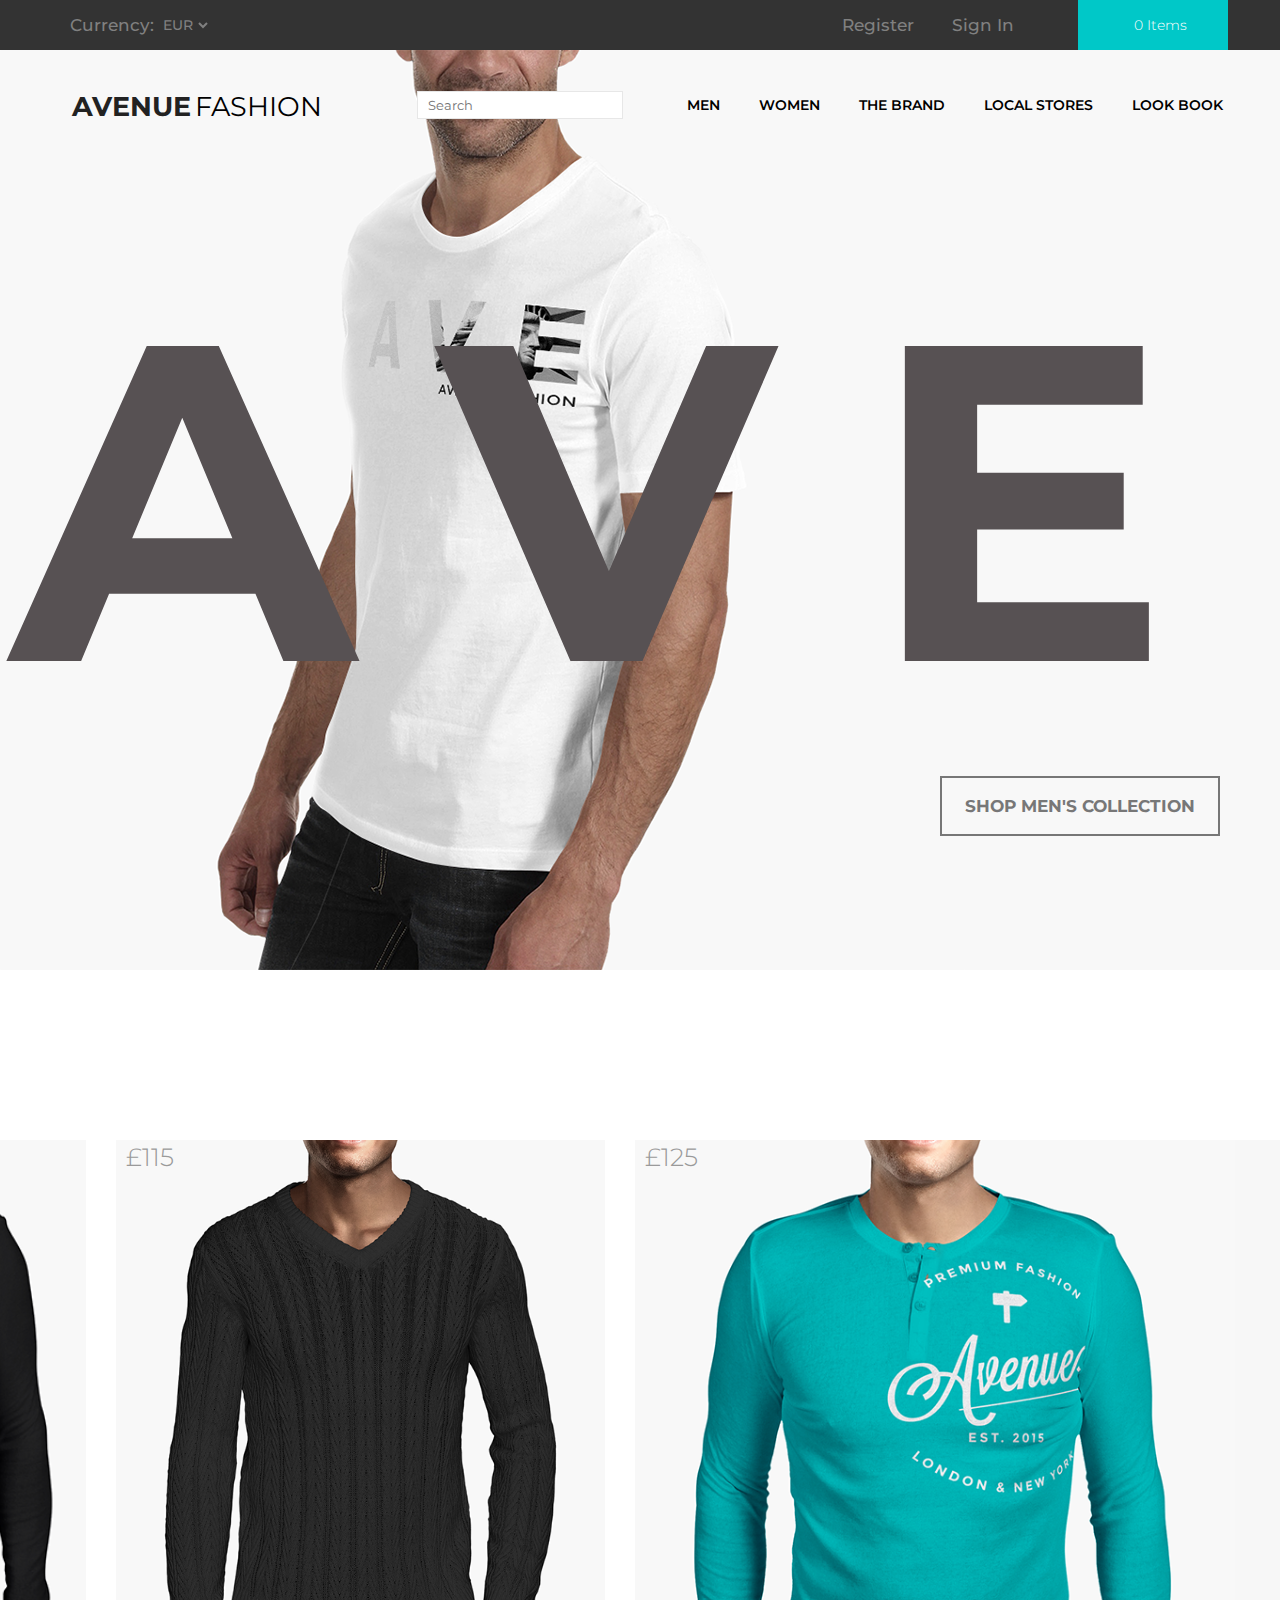
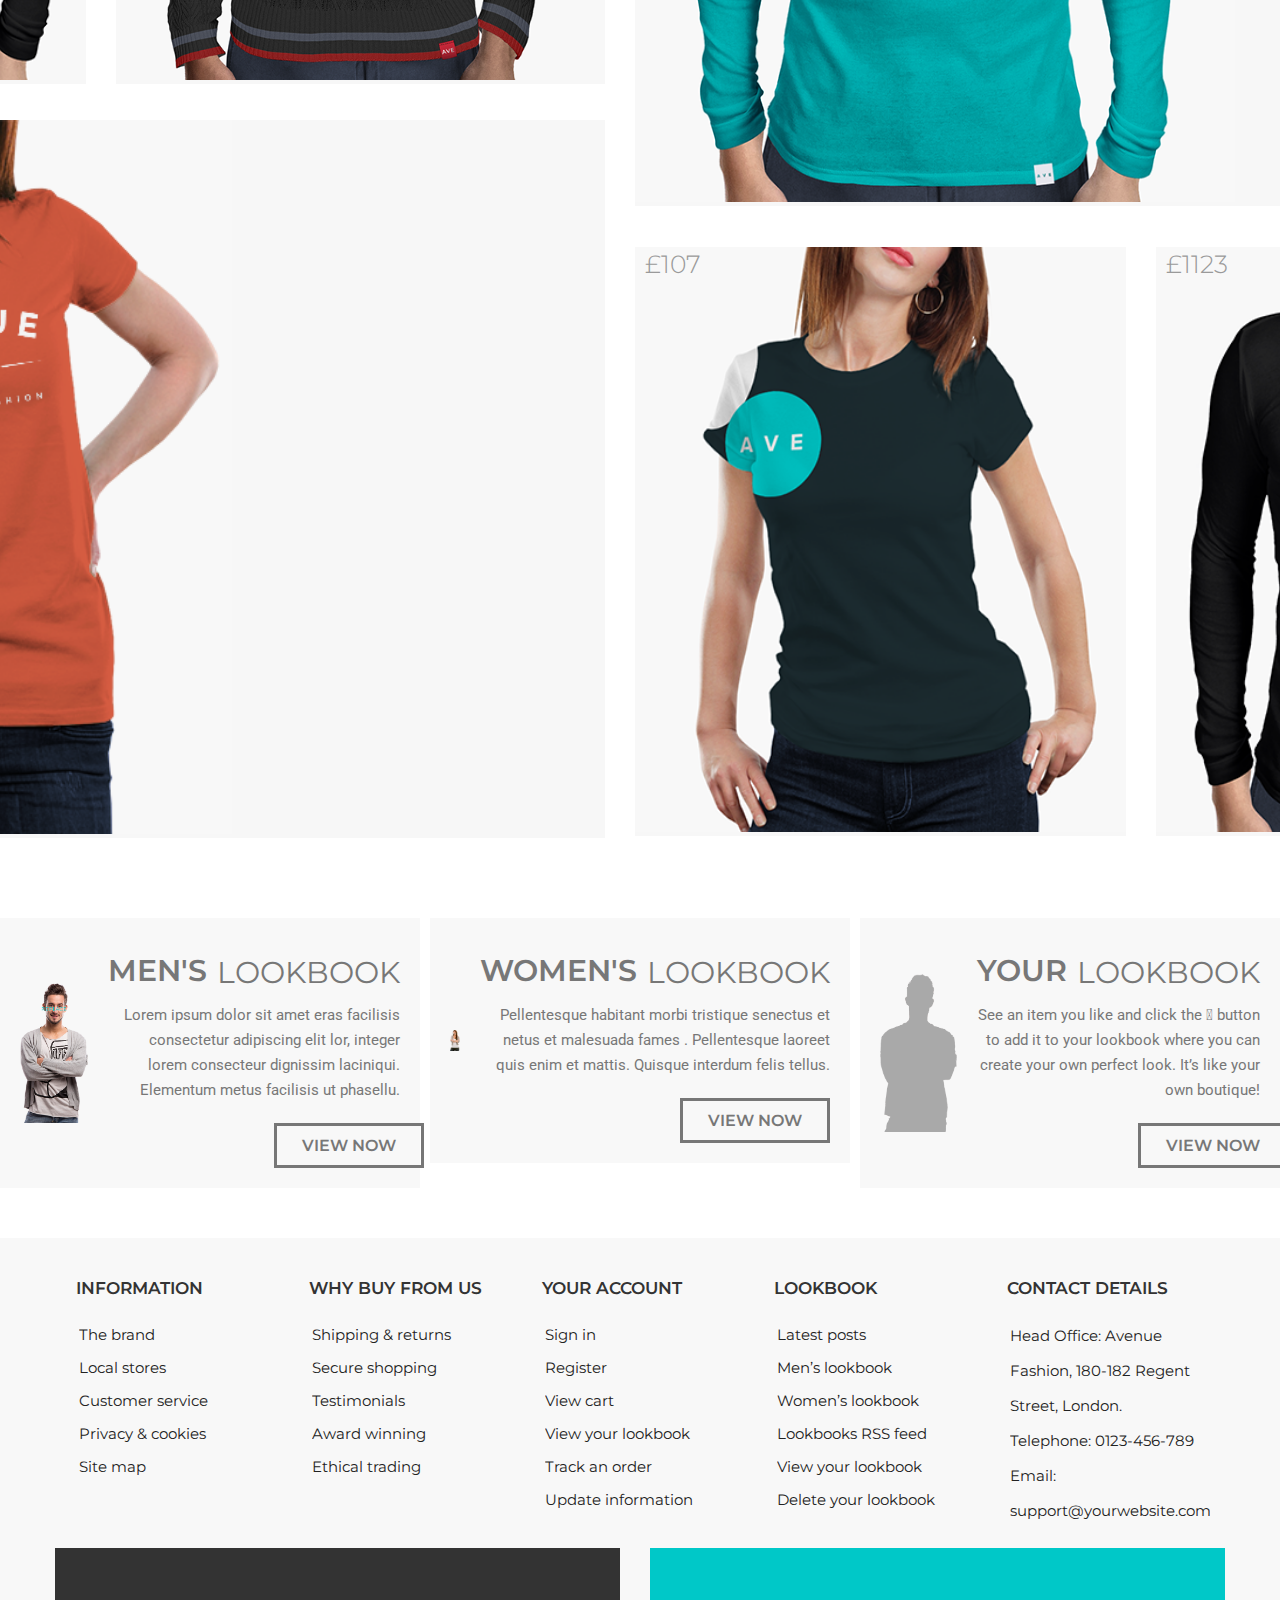
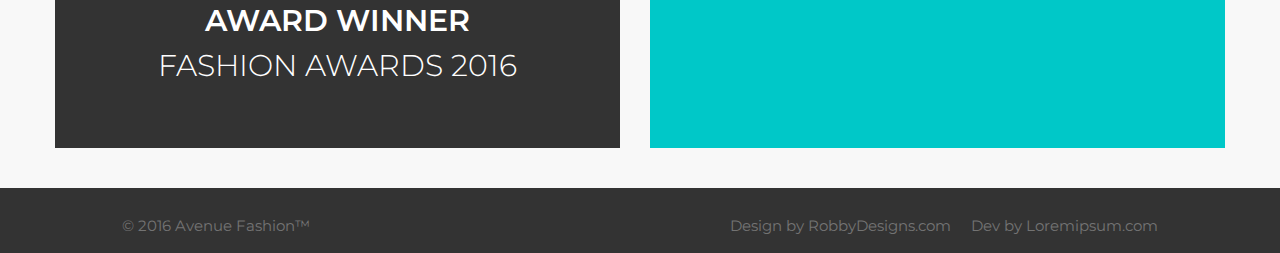
==== commit 40035016: "finish" ====
--- a/pages/index.html
+++ b/pages/index.html
@@ -18,301 +18,303 @@
 <body>
     <div class="wrapper">
         <div class="modul"></div>
-        <header class="header">            
-            <div class="container">
-                <div class="header-top">
-                    <div class="header-top-inner">
-                        <p>currency:</p>
-                        <select name="select" class="header-top-select">
-                            <option value="#">EUR</option>
-                            <option value="#">USD</option>
-                            <option value="#">UZS</option>
-                        </select>
-                    </div>
-                    <div class="header-top-inner">
-                        <div class="header-top-inner-flex">
-                            <a href="signUp.html">Register</a>
-                            <a href="signUp.html">Sign In</a>
-                        </div>
-                        <div class="header-top-inner-korzinka">
-                            <div class="header-top-korzinka-flex">
-                                <i class="fa-solid fa-dolly" style="color: #ffffff;"></i>
-                                <p class="count-first">0 items</p>
-                            </div>
-                            <div class="header-top-korzinka-hover">
-                                <p class="count">Total:0</p>
-                                <ul class="korzinka-hover-ul"></ul>
-                                <div class="header-korzinka-hover-btn">
-                                    <button id="clear">Clear cart</button>
-                                    <button id="buyItems">Buy items</button>
+        <header class="header">
+            <div class="header-all">
+                <div class="container">
+                    <div class="header-top">
+                        <div class="header-top-inner">
+                            <p>currency:</p>
+                            <select name="select" class="header-top-select">
+                                <option value="#">EUR</option>
+                                <option value="#">USD</option>
+                                <option value="#">UZS</option>
+                            </select>
+                        </div>
+                        <div class="header-top-inner">
+                            <div class="header-top-inner-flex">
+                                <a href="signUp.html">Register</a>
+                                <a href="signUp.html">Sign In</a>
+                            </div>
+                            <div class="header-top-inner-korzinka">
+                                <div class="header-top-korzinka-flex">
+                                    <i class="fa-solid fa-dolly" style="color: #ffffff;"></i>
+                                    <p class="count-first">0 items</p>
                                 </div>
-                            </div>
-                        </div>
-                    </div>
-                </div>
-            </div>
-            <div class="header-main">
-                <div class="header-main-flex">
-                    <div class="header-main-logo">
-                        <a href="index.html">
-                            <span>Avenue</span>
-                            <span>fashion</span>
-                        </a>
-                    </div>
-                    <nav class="header-menu">
-                        <label for="checked" class="menu-nav-label">
-                            <i class="fa-solid fa-bars-staggered"></i>
-                        </label>
-                        <input type="checkbox" id="checked">
-                        <ul class="header-menu-list">
-                            <li>
-                                <div class="header-menu-list-search">
-                                    <input type="text" class="menu-list-search-in" id="input-search"
-                                        placeholder="Search">
-                                    <label for="input-search">
-                                        <i class="fa-solid fa-magnifying-glass" style="color: #7c7d7e;"></i>
-                                    </label>
+                                <div class="header-top-korzinka-hover">
+                                    <ul class="korzinka-hover-ul"></ul>
+                                    <p class="count">Total:0</p>
+                                    <div class="header-korzinka-hover-btn">
+                                        <button id="clear">Clear cart</button>
+                                        <button id="buyItems">Buy items</button>
+                                    </div>
                                 </div>
-                            </li>
-                            <li class="men-hover">
-                                <label for="men">
-                                    <p class="header-menu-list-word">men</p>
+                            </div>
+                        </div>
+                    </div>
+                </div>
+            </div>
+    <div class="header-main">
+        <div class="container">
+            <div class="header-main-flex">
+                <div class="header-main-logo">
+                    <a href="index.html">
+                        <span>Avenue</span>
+                        <span>fashion</span>
+                    </a>
+                </div>
+                <nav class="header-menu">
+                    <label for="checked" class="menu-nav-label">
+                        <i class="fa-solid fa-bars-staggered"></i>
+                    </label>
+                    <input type="checkbox" id="checked">
+                    <ul class="header-menu-list">
+                        <li>
+                            <div class="header-menu-list-search">
+                                <input type="text" class="menu-list-search-in" id="input-search" placeholder="Search">
+                                <label for="input-search">
+                                    <i class="fa-solid fa-magnifying-glass" style="color: #7c7d7e;"></i>
                                 </label>
-                                <input type="checkbox" id="men" class="men-input">
-                                <div class="header-menu-item" id="men-list">
-                                    <div class="header-menu-item-flex">
-                                        <div class="header-menu-item-in">
-                                            <label for="men" class="men-cancel">
-                                                <i class="fa-solid fa-xmark"></i>
-                                            </label>
-                                            <label for="casual" id="casual-word">casuals</label>
-                                            <input type="checkbox" id="casual">
-                                            <ul class="header-menu-item-casuals">
-                                                <label for="casual" class="casual-cancel">
-                                                    <i class="fa-solid fa-xmark"></i>
-                                                </label>
-                                                <li><a href="#">jackets</a></li>
-                                                <li><a href="#">Hoodies & Sweatshirts</a></li>
-                                                <li><a href="#">Polo shirts</a></li>
-                                                <li><a href="#">Sportswear</a></li>
-                                                <li><a href="#">Trousers & Chinos</a></li>
-                                                <li><a href="#">T-Shirts</a></li>
-                                                <div class="header-menu-item-discount">
-                                                    <p>AUTUMN SALE! UP TO 50% OFF</p>
-                                                </div>
-                                            </ul>
-                                        </div>
-                                        <div class="header-menu-item-in">
-                                            <label for="formal">formal</label>
-                                            <input type="checkbox" id="formal">
-                                            <ul class="header-menu-item-formal">
-                                                <label for="formal" class="formal-cancel">
-                                                    <i class="fa-solid fa-xmark"></i>
-                                                </label>
-                                                <li><a href="#">Jackets</a></li>
-                                                <li><a href="#">Shirts</a></li>
-                                                <li><a href="#">Suits</a></li>
-                                                <li><a href="#">Trousers</a></li>
-                                                <div class="header-menu-item-discount" id="formal-discount">
-                                                    <p>AUTUMN SALE! UP TO 50% OFF</p>
-                                                </div>
-                                            </ul>
-                                        </div>
+                            </div>
+                        </li>
+                        <li class="men-hover">
+                            <label for="men">
+                                <p class="header-menu-list-word">men</p>
+                            </label>
+                            <input type="checkbox" id="men" class="men-input">
+                            <div class="header-menu-item" id="men-list">
+                                <div class="header-menu-item-flex">
+                                    <div class="header-menu-item-in">
+                                        <label for="men" class="men-cancel">
+                                            <i class="fa-solid fa-xmark"></i>
+                                        </label>
+                                        <label for="casual" id="casual-word">casuals</label>
+                                        <input type="checkbox" id="casual">
+                                        <ul class="header-menu-item-casuals">
+                                            <label for="casual" class="casual-cancel">
+                                                <i class="fa-solid fa-xmark"></i>
+                                            </label>
+                                            <li><a href="#">jackets</a></li>
+                                            <li><a href="#">Hoodies & Sweatshirts</a></li>
+                                            <li><a href="#">Polo shirts</a></li>
+                                            <li><a href="#">Sportswear</a></li>
+                                            <li><a href="#">Trousers & Chinos</a></li>
+                                            <li><a href="#">T-Shirts</a></li>
+                                            <div class="header-menu-item-discount">
+                                                <p>AUTUMN SALE! UP TO 50% OFF</p>
+                                            </div>
+                                        </ul>
+                                    </div>
+                                    <div class="header-menu-item-in">
+                                        <label for="formal" id="formal-word">formal</label>
+                                        <input type="checkbox" id="formal">
+                                        <ul class="header-menu-item-formal">
+                                            <label for="formal" class="formal-cancel">
+                                                <i class="fa-solid fa-xmark"></i>
+                                            </label>
+                                            <li><a href="#">Jackets</a></li>
+                                            <li><a href="#">Shirts</a></li>
+                                            <li><a href="#">Suits</a></li>
+                                            <li><a href="#">Trousers</a></li>
+                                            <div class="header-menu-item-discount" id="formal-discount">
+                                                <p>AUTUMN SALE! UP TO 50% OFF</p>
+                                            </div>
+                                        </ul>
                                     </div>
                                 </div>
-                            </li>
-                            <li class="women-hover">
-                                <label for="women" >
-                                    <p class="header-menu-list-word">women</p>
+                            </div>
+                        </li>
+                        <li class="women-hover">
+                            <label for="women">
+                                <p class="header-menu-list-word">women</p>
+                            </label>
+                            <input type="checkbox" id="women" class="women-input">
+                            <div class="header-menu-item" id="women-list">
+                                <div class="header-menu-item-flex">
+                                    <div class="header-menu-item-in">
+                                        <label for="women" class="women-cancel">
+                                            <i class="fa-solid fa-xmark"></i>
+                                        </label>
+                                        <label for="casuals" id="casual-word">casuals</label>
+                                        <input type="checkbox" id="casuals">
+                                        <ul class="header-menu-item-casuals">
+                                            <label for="casuals" class="casual-cancel">
+                                                <i class="fa-solid fa-xmark"></i>
+                                            </label>
+                                            <li><a href="#">jackets</a></li>
+                                            <li><a href="#">Hoodies & Sweatshirts</a></li>
+                                            <li><a href="#">Polo shirts</a></li>
+                                            <li><a href="#">Sportswear</a></li>
+                                            <li><a href="#">Trousers & Chinos</a></li>
+                                            <li><a href="#">T-Shirts</a></li>
+                                            <div class="header-menu-item-discount">
+                                                <p>AUTUMN SALE! UP TO 50% OFF</p>
+                                            </div>
+                                        </ul>
+                                    </div>
+                                    <div class="header-menu-item-in">
+                                        <label for="formals" id="formal-wordx`">formal</label>
+                                        <input type="checkbox" id="formals">
+                                        <ul class="header-menu-item-formal">
+                                            <label for="formals" class="formal-cancel">
+                                                <i class="fa-solid fa-xmark"></i>
+                                            </label>
+                                            <li><a href="#">Jackets</a></li>
+                                            <li><a href="#">Shirts</a></li>
+                                            <li><a href="#">Suits</a></li>
+                                            <li><a href="#">Trousers</a></li>
+                                            <div class="header-menu-item-discount" id="formal-discount">
+                                                <p>AUTUMN SALE! UP TO 50% OFF</p>
+                                            </div>
+                                        </ul>
+                                    </div>
+                                </div>
+                            </div>
+                        </li>
+                        <li><a href="./brand.html" class="header-menu-list-word">the brand</a></li>
+                        <li><a href="./localStore.html" class="header-menu-list-word">local stores</a></li>
+                        <li class="book-hover">
+                            <label for="book">
+                                <a href="./lookBook.html" class="header-menu-list-word">look book</a>
+                            </label>
+                            <input type="checkbox" id="book" class="book-input">
+                            <div class="header-menu-item" id="book-list">
+                                <label for="book" class="book-cancel">
+                                    <i class="fa-solid fa-xmark"></i>
                                 </label>
-                                <input type="checkbox" id="women" class="women-input">
-                                <div class="header-menu-item" id="women-list">
-                                    <div class="header-menu-item-flex">
-                                        <div class="header-menu-item-in">
-                                            <label for="women" class="women-cancel">
-                                                <i class="fa-solid fa-xmark"></i>
-                                            </label>
-                                            <label for="casuals" id="casual-word">casuals</label>
-                                            <input type="checkbox" id="casuals">
-                                            <ul class="header-menu-item-casuals">
-                                                <label for="casuals" class="casual-cancel">
-                                                    <i class="fa-solid fa-xmark"></i>
-                                                </label>
-                                                <li><a href="#">jackets</a></li>
-                                                <li><a href="#">Hoodies & Sweatshirts</a></li>
-                                                <li><a href="#">Polo shirts</a></li>
-                                                <li><a href="#">Sportswear</a></li>
-                                                <li><a href="#">Trousers & Chinos</a></li>
-                                                <li><a href="#">T-Shirts</a></li>
-                                                <div class="header-menu-item-discount">
-                                                    <p>AUTUMN SALE! UP TO 50% OFF</p>
-                                                </div>
-                                            </ul>
-                                        </div>
-                                        <div class="header-menu-item-in">
-                                            <label for="formals">formal</label>
-                                            <input type="checkbox" id="formals">
-                                            <ul class="header-menu-item-formal">
-                                                <label for="formals" class="formal-cancel">
-                                                    <i class="fa-solid fa-xmark"></i>
-                                                </label>
-                                                <li><a href="#">Jackets</a></li>
-                                                <li><a href="#">Shirts</a></li>
-                                                <li><a href="#">Suits</a></li>
-                                                <li><a href="#">Trousers</a></li>
-                                                <div class="header-menu-item-discount" id="formal-discount">
-                                                    <p>AUTUMN SALE! UP TO 50% OFF</p>
-                                                </div>
-                                            </ul>
-                                        </div>
+                                <div class="header-menu-item-flex">
+                                    <div class="header-menu-item-in">
+                                        <label for="ourbook">our lookbooks</label>
+                                        <input type="checkbox" id="ourbook">
+                                        <ul class="header-menu-item-ourbooks">
+                                            <label for="ourbook" class="ourbook-cancel">
+                                                <i class="fa-solid fa-xmark"></i>
+                                            </label>
+                                            <li><a href="#">Latest Posts (mixed)</a></li>
+                                            <li><a href="#">Men’s Lookbook</a></li>
+                                            <li><a href="#">Women’s Lookbook</a></li>
+                                            <div class="header-menu-item-discount">
+                                                <p>AUTUMN SALE! UP TO 50% OFF</p>
+                                            </div>
+                                        </ul>
+                                    </div>
+                                    <div class="header-menu-item-in">
+                                        <label for="mybook">your lookbook</label>
+                                        <input type="checkbox" id="mybook">
+                                        <ul class="header-menu-item-mybooks">
+                                            <label for="mybook" class="mybook-cancel">
+                                                <i class="fa-solid fa-xmark"></i>
+                                            </label>
+                                            <li><a href="#">View and Edit</a></li>
+                                            <li><a href="#">Share</a></li>
+                                            <li><a href="#">Delete</a></li>
+                                            <div class="header-menu-item-discount" id="formal-discount">
+                                                <p>AUTUMN SALE!UP TO 50% OFF</p>
+                                            </div>
+                                        </ul>
                                     </div>
                                 </div>
-                            </li>
-                            <li><a href="./brand.html" class="header-menu-list-word">the brand</a></li>
-                            <li><a href="./localStore.html" class="header-menu-list-word">local stores</a></li>
-                            <li class="book-hover">
-                                <label for="book" >
-                                    <a href="./lookBook.html" class="header-menu-list-word">look book</a>
-                                </label>
-                                <input type="checkbox" id="book" class="book-input">
-                                <div class="header-menu-item" id="book-list">
-                                    <label for="book" class="book-cancel">
-                                        <i class="fa-solid fa-xmark"></i>
-                                    </label>
-                                    <div class="header-menu-item-flex">
-                                        <div class="header-menu-item-in">
-                                            <label for="ourbook">our lookbooks</label>
-                                            <input type="checkbox" id="ourbook">
-                                            <ul class="header-menu-item-ourbooks">
-                                                <label for="ourbook" class="ourbook-cancel">
-                                                    <i class="fa-solid fa-xmark"></i>
-                                                </label>
-                                                <li><a href="#">Latest Posts (mixed)</a></li>
-                                                <li><a href="#">Men’s Lookbook</a></li>
-                                                <li><a href="#">Women’s Lookbook</a></li>
-                                                <div class="header-menu-item-discount">
-                                                    <p>AUTUMN SALE!UP TO 50% OFF</p>
-                                                </div>
-                                            </ul>
-                                        </div>
-                                        <div class="header-menu-item-in">
-                                            <label for="mybook">your lookbook</label>
-                                            <input type="checkbox" id="mybook">
-                                            <ul class="header-menu-item-mybooks">
-                                                <label for="mybook" class="mybook-cancel">
-                                                    <i class="fa-solid fa-xmark"></i>
-                                                </label>
-                                                <li><a href="#">View and Edit</a></li>
-                                                <li><a href="#">Share</a></li>
-                                                <li><a href="#">Delete</a></li>
-                                                <div class="header-menu-item-discount" id="formal-discount">
-                                                    <p>AUTUMN SALE!UP TO 50% OFF</p>
-                                                </div>
-                                            </ul>
-                                        </div>
-                                    </div>
-                                </div>
-                            </li>
-                        </ul>
-                    </nav>
-                </div>
-                <div class="header-menu-display">
-                    <p>AVE</p>
-                    <p><a href="#" class="header-menu-display-link">Shop men's collection</a></p>
-                </div>
-            </div>
-        </div>
+                            </div>
+                        </li>
+                    </ul>
+                </nav>
+            </div>
+        </div>
+        <div class="header-menu-display">
+            <p>AVE</p>
+        </div>
+            <div class="header-menu-display-link"><p><a href="#">Shop men's collection</a></p></div>
+    </div>
     </header>
     <section class="navigate">
         <div class="container">
             <div class="navigate-block">
                 <div class="navigate-block-inner">
                     <div class="navigate-block-inner-back">
-                        <p class="price" id="$150">$150</p>
-                        <img src="../img/clothes7.png" alt="" class="img">
+                        <p class="price" id="£107">£107</p>
+                        <img src="../img/shirt1.png" alt="" class="img">
                     </div>
                     <div class="navigate-block-hover">
                         <p class="name-product" id="sweatshirt">ave classic sweatshirt</p>
-                        <p>classic casual-shirt</p>
+                        <p class="text-product">Casual fit . 100% Cotton . Elasticated cuffs . Free shipping with 4 days delivery</p>
                         <div class="navigate-block-inner-focus" id="clothes7.png">
-                            <i class="fa-solid fa-cart-shopping" id="order"></i>
-                            <i class="fa-regular fa-heart" id="like"></i>
-                            <i class="fa-solid fa-down-left-and-up-right-to-center" id="booking"></i>
-                        </div>
-                    </div>
-                </div>
-                <div class="navigate-block-inner">
-                    <div class="navigate-block-inner-back">
-                        <p class="price" id="$70">$70</p>
-                        <img src="../img/clothes2.png" alt="" class="img">
+                            <p><i class="fa-solid fa-cart-shopping" id="order"></i></p>
+                            <p><i class="fa-regular fa-heart" id="like"></i></p>
+                            <p><i class="fa-solid fa-down-left-and-up-right-to-center" id="booking"></i></p>
+                        </div>
+                    </div>
+                </div>
+                <div class="navigate-block-inner">
+                    <div class="navigate-block-inner-back">
+                        <p class="price" id="£115">£115</p>
+                        <img src="../img/shirt3.png" alt="" class="img">
                     </div>
                     <div class="navigate-block-hover">
                         <p class="name-product" id="sweatshirt">ave classic sweatshirt</p>
-                        <p>classic casual-shirt for women</p>
+                        <p class="text-product">Casual fit . 100% Cotton . Elasticated cuffs . Free shipping with 4 days delivery</p>
                         <div class="navigate-block-inner-focus" id="clothes2.png">
-                            <i class="fa-solid fa-cart-shopping" id="order"></i>
-                            <i class="fa-regular fa-heart" id="like"></i>
-                            <i class="fa-solid fa-down-left-and-up-right-to-center" id="booking"></i>
-                        </div>
-                    </div>
-                </div>
-                <div class="navigate-block-inner">
-                    <div class="navigate-block-inner-back">
-                        <p class="price" id="$89">$89</p>
-                        <img src="../img/clothes6.png" alt="" class="img">
+                            <p><i class="fa-solid fa-cart-shopping" id="order"></i></p>
+                            <p><i class="fa-regular fa-heart" id="like"></i></p>
+                            <p><i class="fa-solid fa-down-left-and-up-right-to-center" id="booking"></i></p>
+                        </div>
+                    </div>
+                </div>
+                <div class="navigate-block-inner">
+                    <div class="navigate-block-inner-back">
+                        <p class="price" id="£125">£125</p>
+                        <img src="../img/shirt4.png" alt="" class="img">
                     </div>
                     <div class="navigate-block-hover">
                         <p class="name-product" id="ave classic">ave classic sweatshirt</p>
-                        <p>classic casual-shirt for women on the move 100% cotton</p>
+                        <p class="text-product">Casual fit . 100% Cotton . Elasticated cuffs . Free shipping with 4 days delivery</p>
                         <div class="navigate-block-inner-focus" id="clothes6.png">
-                            <i class="fa-solid fa-cart-shopping" id="order"></i>
-                            <i class="fa-regular fa-heart" id="like"></i>
-                            <i class="fa-solid fa-down-left-and-up-right-to-center" id="booking"></i>
-                        </div>
-                    </div>
-                </div>
-                <div class="navigate-block-inner">
-                    <div class="navigate-block-inner-back">
-                        <p class="price" id="$196">$196</p>
-                        <img src="../img/clothes5.png" alt="" class="img">
+                            <p><i class="fa-solid fa-cart-shopping" id="order"></i></p>
+                            <p><i class="fa-regular fa-heart" id="like"></i></p>
+                            <p><i class="fa-solid fa-down-left-and-up-right-to-center" id="booking"></i></p>
+                        </div>
+                    </div>
+                </div>
+                <div class="navigate-block-inner">
+                    <div class="navigate-block-inner-back">
+                        <p class="price" id="£107">£107</p>
+                        <img src="../img/shirt5.png" alt="" class="img">
                     </div>
                     <div class="navigate-block-hover">
                         <p class="name-product" id="ave classic">ave classic sweatshirt</p>
-                        <p>classic casual-shirt for women on the move 100% cotton</p>
+                        <p class="text-product">Casual fit . 100% Cotton . Elasticated cuffs . Free shipping with 4 days delivery</p>
                         <div class="navigate-block-inner-focus" id="clothes5.png">
-                            <i class="fa-solid fa-cart-shopping" id="order"></i>
-                            <i class="fa-regular fa-heart" id="like"></i>
-                            <i class="fa-solid fa-down-left-and-up-right-to-center" id="booking"></i>
-                        </div>
-                    </div>
-                </div>
-                <div class="navigate-block-inner">
-                    <div class="navigate-block-inner-back">
-                        <p class="price" id="$142">$142</p>
-                        <img src="../img/clothes4.png" alt="" class="img">
+                            <p><i class="fa-solid fa-cart-shopping" id="order"></i></p>
+                            <p><i class="fa-regular fa-heart" id="like"></i></p>
+                            <p><i class="fa-solid fa-down-left-and-up-right-to-center" id="booking"></i></p>
+                        </div>
+                    </div>
+                </div>
+                <div class="navigate-block-inner">
+                    <div class="navigate-block-inner-back">
+                        <p class="price" id="£107">£107</p>
+                        <img src="../img/shirt6.png" alt="" class="img">
                     </div>
                     <div class="navigate-block-hover">
                         <p class="name-product" id="cotton Shirt">ave classic sweatshirt</p>
-                        <p>100% cotton</p>
+                        <p class="text-product">Casual fit . 100% Cotton . Elasticated cuffs . Free shipping with 4 days delivery</p>
                         <div class="navigate-block-inner-focus" id="clothes4.png">
-                            <i class="fa-solid fa-cart-shopping" id="order"></i>
-                            <i class="fa-regular fa-heart" id="like"></i>
-                            <i class="fa-solid fa-down-left-and-up-right-to-center" id="booking"></i>
-                        </div>
-                    </div>
-                </div>
-                <div class="navigate-block-inner">
-                    <div class="navigate-block-inner-back">
-                        <p class="price" id="$300">$300</p>
-                        <img src="../img/clothes2.png" alt="" class="img">
+                            <p><i class="fa-solid fa-cart-shopping" id="order"></i></p>
+                            <p><i class="fa-regular fa-heart" id="like"></i></p>
+                            <p><i class="fa-solid fa-down-left-and-up-right-to-center" id="booking"></i></p>
+                        </div>
+                    </div>
+                </div>
+                <div class="navigate-block-inner">
+                    <div class="navigate-block-inner-back">
+                        <p class="price" id="£1123">£1123</p>
+                        <img src="../img/shirt1.png" alt="" class="img">
                     </div>
                     <div class="navigate-block-hover">
                         <p class="name-product" id="T-shirt">ave classic sweatshirt</p>
-                        <p>classic casual-shirt for women</p>
+                        <p class="text-product">Casual fit . 100% Cotton . Elasticated cuffs . Free shipping with 4 days delivery</p>
                         <div class="navigate-block-inner-focus" id="clothes2.png">
-                            <i class="fa-solid fa-cart-shopping" id="order"></i>
-                            <i class="fa-regular fa-heart" id="like"></i>
-                            <i class="fa-solid fa-down-left-and-up-right-to-center" id="booking"></i>
+                            <p><i class="fa-solid fa-cart-shopping" id="order"></i></p>
+                            <p><i class="fa-regular fa-heart" id="like"></i></p>
+                            <p><i class="fa-solid fa-down-left-and-up-right-to-center" id="booking"></i></p>
                         </div>
                     </div>
                 </div>
@@ -327,8 +329,10 @@
                         <img src="../img/lookBook1.png" alt="lookbook">
                     </div>
                     <div class="look-block-items-inner">
+                        <div class="look-items-inner-flex">
                         <p class="look-items-inner-logo">men's</p>
                         <p class="look-items-inner-usual">lookbook</p>
+                        </div>
                         <p class="look-items-inner-text">Lorem ipsum dolor sit amet eras facilisis consectetur
                             adipiscing elit lor, integer lorem consecteur dignissim laciniqui. Elementum metus
                             facilisis
@@ -341,8 +345,10 @@
                         <img src="../img/lookBook2.png" alt="lookbook">
                     </div>
                     <div class="look-block-items-inner">
-                        <p class="look-items-inner-logo">women's</p>
+                        <div class="look-items-inner-flex">
+                            <p class="look-items-inner-logo">women's</p>
                         <p class="look-items-inner-usual">lookbook</p>
+                        </div>
                         <p class="look-items-inner-text">Pellentesque habitant morbi tristique senectus et netus et
                             malesuada fames . Pellentesque laoreet quis enim et mattis. Quisque interdum felis
                             tellus.
@@ -355,8 +361,10 @@
                         <img src="../img/lookBook3.png" alt="lookbook">
                     </div>
                     <div class="look-block-items-inner">
-                        <p class="look-items-inner-logo">your</p>
+                        <div class="look-items-inner-flex">
+                            <p class="look-items-inner-logo">your</p>
                         <p class="look-items-inner-usual">lookbook</p>
+                        </div>
                         <p class="look-items-inner-text">See an item you like and click the  button to add it to
                             your
                             lookbook where you can create your own perfect look. It’s like your own boutique!</p>
@@ -367,8 +375,8 @@
         </div>
     </section>
     <footer class="footer">
+    <div class="container">
         <div class="footer-acc">
-            <div class="container">
                 <div class="footer-acc-flex">
                     <div class="footer-acc-items">
                         <input type="radio" name="accordion" id="acc1" checked>
@@ -404,10 +412,10 @@
                         <ul class="footer-acc-items-things">
                             <li><a href="signUp.html">Sign in</a></li>
                             <li><a href="signUp.html">Register</a></li>
-                            <li><a href="products.html">View cart</a></li>
+                            <li><a href="#">View cart</a></li>
                             <li><a href="lookBook.html">View your lookbook</a></li>
-                            <li><a href="orders.html">Track an order</a></li>
-                            <li><a href="users.html">Update information</a></li>
+                            <li><a href="#">Track an order</a></li>
+                            <li><a href="#">Update information</a></li>
                         </ul>
                     </div>
                     <div class="footer-acc-items">
@@ -437,7 +445,6 @@
                         </div>
                     </div>
                 </div>
-            </div>
         </div>
         <div class="footer-main">
             <div class="footer-main-award">
@@ -459,15 +466,20 @@
                 </a>
             </div>
         </div>
-        <div class="footer-foot">
-            <p class="footer-foot-avenue">© 2016 Avenue Fashion™</p>
-            <div class="footer-foot-flex">
-                <p>Design by RobbyDesigns.com</p>
-                <p>Dev by Loremipsum.com</p>
-            </div>
-        </div>
+    </div>
+    <div class="footer-foot">
+        <div class="container">
+       <div class="footer-foot-block">
+        <p class="footer-foot-avenue">© 2016 Avenue Fashion™</p>
+        <div class="footer-foot-flex">
+            <p>Design by RobbyDesigns.com</p>
+            <p>Dev by Loremipsum.com</p>
+        </div>
+       </div>
+    </div>
+    </div>
     </footer>
-    </div>
+</div>
     <script type="module" src="../js/index2.js"></script>
 </body>
 
--- a/css/index.css
+++ b/css/index.css
@@ -6,6 +6,11 @@
   padding: 0;
   -webkit-box-sizing: border-box;
           box-sizing: border-box;
+}
+
+.container {
+  max-width: 1170px;
+  margin: 0px auto;
 }
 
 .booking {
@@ -32,8 +37,7 @@
 }
 .modul-middle {
   background-color: white;
-  width: 80%;
-  border-radius: 18px;
+  width: 230px;
   display: -webkit-box;
   display: -ms-flexbox;
   display: flex;
@@ -41,44 +45,34 @@
   -webkit-box-direction: normal;
       -ms-flex-direction: column;
           flex-direction: column;
-  padding-bottom: 15px;
-}
-.modul-middle p {
-  text-align: center;
-  padding: 10px 0;
-  border-top-left-radius: 18px;
-  border-top-right-radius: 18px;
-  background-color: #111111;
-  color: white;
+  padding: 15px;
+}
+.modul-middle label {
+  font-family: "Open Sans";
+  font-size: 18px;
+  text-transform: none;
+  text-decoration: none;
+  color: black;
+  font-weight: 300;
+  line-height: 20px;
+}
+.modul-middle input:nth-child(2) {
   width: 100%;
-  font-family: "Raleway", sans-serif;
-}
-.modul-middle input:nth-child(2) {
-  width: 70%;
-  margin: 20px auto 10px auto;
+  margin: 5px auto 10px auto;
   height: 25px;
-  border-radius: 5px;
-  border: 1px solid #b0b0b0;
+  border: 1px solid black;
   font-family: "Open Sans", sans-serif;
   padding: 0 5px;
-}
-.modul-middle input:nth-child(3) {
-  width: 70%;
+  outline: none;
+}
+.modul-middle input:nth-child(4) {
+  width: 100%;
   margin: 5px auto 10px auto;
   height: 25px;
   font-family: "Open Sans", sans-serif;
   padding: 0 5px;
-  border-radius: 5px;
-  border: 1px solid #b0b0b0;
-}
-.modul-middle input:nth-child(4) {
-  width: 70%;
-  margin: 5px auto 10px auto;
-  height: 25px;
-  font-family: "Open Sans", sans-serif;
-  padding: 0 5px;
-  border-radius: 5px;
-  border: 1px solid #b0b0b0;
+  border: 1px solid black;
+  outline: none;
 }
 .modul-middle-btn {
   display: -webkit-box;
@@ -88,9 +82,9 @@
       justify-content: space-around;
 }
 .modul-middle-btn button {
-  background-color: #111111;
+  background-color: #00c8c8;
   color: white;
-  border: 1px solid #111111;
+  border: 1px solid #00c8c8;
   padding: 5px;
   cursor: pointer;
   border-radius: 5px;
@@ -136,8 +130,11 @@
   background-color: rgb(244, 54, 54);
 }
 
+.header-all {
+  background-color: #333333;
+}
+
 .header-top {
-  background-color: #333333;
   padding: 15px 0;
   display: -webkit-box;
   display: -ms-flexbox;
@@ -241,12 +238,13 @@
   background-color: white;
   padding: 7px 0;
   width: 250px;
-  top: 50px;
+  top: 40px;
   left: 50%;
+  border-radius: 3px;
   -webkit-transform: translateX(-50%);
           transform: translateX(-50%);
-  -webkit-box-shadow: 10px 14px 45px 12px rgba(0, 0, 0, 0.2);
-          box-shadow: 10px 14px 45px 12px rgba(0, 0, 0, 0.2);
+  -webkit-box-shadow: rgb(100, 99, 99) 0px 0px 5px 0px;
+          box-shadow: rgb(100, 99, 99) 0px 0px 5px 0px;
   -webkit-transition: 0.5s all linear;
   transition: 0.5s all linear;
   z-index: 2;
@@ -256,10 +254,11 @@
   font-size: 14px;
   text-transform: capitalize;
   text-decoration: none;
-  color: grey;
+  color: #222;
   font-weight: 300;
-  line-height: none;
+  line-height: 20px;
   text-align: center;
+  padding: 10px 0;
 }
 .header-top-korzinka-hover .header-korzinka-hover-btn {
   display: -webkit-box;
@@ -280,21 +279,11 @@
   text-decoration: none;
   color: white;
   font-weight: 300;
-  line-height: none;
+  line-height: 15px;
   background-color: #00c8c8;
   border: none;
   padding: 5px 7px;
 }
-.header-top-korzinka-hover::before {
-  content: "";
-  position: absolute;
-  border: 10px solid #fff;
-  border-color: transparent transparent white transparent;
-  left: 50%;
-  -webkit-transform: translateX(-50%);
-          transform: translateX(-50%);
-  top: -18px;
-}
 
 .header-top-inner-korzinka:hover .header-top-korzinka-hover {
   display: block;
@@ -302,6 +291,13 @@
 
 .header-main {
   height: 500px;
+  background: url(../img/collection1.png), rgb(248, 248, 248);
+  background-repeat: no-repeat;
+  background-size: contain;
+  background-position: 0% 47%;
+  position: relative;
+  text-align: center;
+  z-index: 0;
 }
 .header-main-logo {
   text-align: center;
@@ -313,18 +309,18 @@
 .header-main-logo span:nth-child(1) {
   font-family: "Montserrat";
   font-size: 22px;
-  text-transform: capitalize;
-  text-decoration: none;
-  color: black;
+  text-transform: uppercase;
+  text-decoration: none;
+  color: #222;
   font-weight: 500;
   line-height: inherit;
 }
 .header-main-logo span:nth-child(2) {
   font-family: "Montserrat";
   font-size: 22px;
-  text-transform: capitalize;
-  text-decoration: none;
-  color: grey;
+  text-transform: uppercase;
+  text-decoration: none;
+  color: #222;
   font-weight: 300;
   line-height: inherit;
 }
@@ -353,7 +349,7 @@
   height: 360px;
   text-align: center;
   color: white;
-  padding: 25px 0 50px 0;
+  padding: 25px 0 0px 0;
   background-color: #333333;
   -webkit-transition: 0.5s all linear;
   transition: 0.5s all linear;
@@ -382,19 +378,23 @@
 }
 
 .header-menu-list-search {
+  padding-bottom: 20px;
   position: relative;
-  padding-bottom: 20px;
+  width: 181px;
+  height: 28px;
+  margin: auto;
 }
 .header-menu-list-search input {
   border: 1px solid #e7e7e7;
   padding: 5px 10px;
   font-family: "Montserrat";
+  outline: none;
 }
 .header-menu-list-search label {
   position: absolute;
   font-size: 17px;
-  left: 71%;
-  top: 12%;
+  left: 88%;
+  top: 20%;
 }
 
 .header-menu-item {
@@ -537,16 +537,11 @@
   }
 }
 .header-menu-display {
-  height: 300px;
-  position: relative;
-  background: url(../img/collection1.png), no-repeat;
-  background-repeat: no-repeat;
-  background-size: contain;
-  background-position: 100% 100%;
-  top: -72%;
-  text-align: center;
-  padding: 100px 0 150px 0;
-  z-index: 0;
+  position: absolute;
+  top: 200px;
+  left: 50%;
+  -webkit-transform: translateX(-50%);
+          transform: translateX(-50%);
 }
 .header-menu-display p {
   z-index: 2;
@@ -558,13 +553,13 @@
   font-weight: 700;
   line-height: 40px;
 }
-.header-menu-display span {
-  font-weight: 700 !important;
-}
-.header-menu-display p:nth-child(2) {
-  margin: 40px 0;
-}
-.header-menu-display p:nth-child(2) a {
+
+.header-menu-display-link {
+  position: absolute;
+  top: 300px;
+  left: 17%;
+}
+.header-menu-display-link p a {
   padding: 5px 7px;
   font-family: "Montserrat";
   font-size: 15px;
@@ -575,13 +570,20 @@
   line-height: 40px;
   border: 2px solid #575153;
 }
+.header-menu-display-link:hover p a {
+  -webkit-transition: 0.5s all linear;
+  transition: 0.5s all linear;
+  background-color: #00c8c8;
+  border-color: #00c8c8;
+  color: white;
+}
 
 .navigate {
   margin: 50px 0;
 }
 .navigate-block-inner {
   position: relative;
-  padding: 0 0px 15px 0px;
+  margin: 0 0px 15px 0px;
 }
 .navigate-block-inner img {
   max-width: 100%;
@@ -591,11 +593,11 @@
 }
 .navigate-block .price {
   position: absolute;
-  font-family: "Open Sans";
+  font-family: "Montserrat";
   font-size: 25px;
   text-transform: none;
   text-decoration: none;
-  color: #777777;
+  color: #9a9a9a;
   font-weight: 400;
   line-height: 35px;
   margin-left: 20px;
@@ -605,13 +607,13 @@
   display: none;
   top: 0;
   background: rgba(51, 49, 49, 0.74);
-  height: 382px;
+  height: 100%;
   width: 100%;
   padding-top: 50%;
   -webkit-transition: 1s all linear;
   transition: 1s all linear;
 }
-.navigate-block-hover p:nth-child(1) {
+.navigate-block-hover .name-product {
   text-align: center;
   font-family: "Open Sans";
   font-size: 20px;
@@ -621,7 +623,7 @@
   font-weight: 400;
   line-height: 20px;
 }
-.navigate-block-hover p:nth-child(2) {
+.navigate-block-hover .text-product {
   text-align: center;
   font-family: "Open Sans";
   font-size: 18px;
@@ -632,7 +634,7 @@
   line-height: 20px;
   margin-bottom: 10px;
 }
-.navigate-block-inner-focus {
+.navigate-block .navigate-block-inner-focus {
   display: -webkit-box;
   display: -ms-flexbox;
   display: flex;
@@ -650,7 +652,26 @@
           align-items: space-around;
   gap: 5px;
 }
-.navigate-block-inner-focus i {
+.navigate-block .navigate-block-inner-focus p {
+  position: relative;
+}
+.navigate-block .navigate-block-inner-focus p::before {
+  display: none;
+  content: "";
+  position: absolute;
+  background: inherit;
+  z-index: 2;
+  width: 100%;
+  height: 100%;
+  top: 0;
+  left: 0;
+  right: 0;
+  bottom: 0;
+  border-radius: 50%;
+}
+.navigate-block .navigate-block-inner-focus i {
+  position: relative;
+  z-index: 1;
   background-color: #777777;
   color: white;
   padding: 7px;
@@ -720,13 +741,10 @@
 .footer {
   margin-top: 50px;
 }
-.footer .container {
-  padding: 0 15px;
-}
 
 .footer-acc {
   background-color: #333333;
-  padding: 20px 0 50px 0;
+  padding: 20px 15px 50px 15px;
 }
 .footer-acc input {
   display: none;
@@ -882,9 +900,7 @@
 
 @media only screen and (min-width: 768px) {
   .header-main {
-    position: relative;
-    background: url(../img/collection1.png);
-    background-position: 100% 0%;
+    background-position: 0 47%;
   }
   .header-top {
     -webkit-box-orient: horizontal;
@@ -897,6 +913,7 @@
     -ms-flex-pack: distribute;
         justify-content: space-around;
     padding: 0 15px;
+    height: 70px;
   }
   .header-top-inner:nth-child(2) {
     display: -webkit-box;
@@ -910,40 +927,49 @@
     width: 210px;
   }
   .header-main-logo {
+    position: absolute;
     margin: 0;
+    text-align: start;
+    left: 105px;
+    top: 50px;
+  }
+  .header-menu .menu-nav-label {
+    top: 50px;
+    left: 92%;
   }
   .header-top-korzinka-flex {
     width: 120px;
   }
   .header-top-korzinka-hover {
-    left: -33px;
+    left: -36px;
   }
   .header-menu input[type=checkbox]:checked ~ .header-menu-list {
     left: 60%;
   }
   .header-menu-list {
     width: 40%;
+    top: 80px;
   }
   .header-menu-display {
-    all: unset;
-  }
-  .header-menu-display p:nth-child(1) {
     position: absolute;
     font-size: 150px;
-    top: 170px;
+    top: 200px;
     left: 50%;
     -webkit-transform: translateX(-50%);
             transform: translateX(-50%);
     z-index: 0;
   }
-  .header-menu-display p:nth-child(2) a {
+  .header-menu-display p {
+    font-size: 265px;
+    letter-spacing: 20px;
+  }
+  .header-menu-display-link {
+    all: unset;
     position: absolute;
-    text-align: center;
-    top: 330px;
-    left: 490px;
-    width: 250px;
-    font-size: 22px;
-    font-weight: 700;
+    right: 60px;
+  }
+  .navigate {
+    margin-bottom: 0;
   }
   .navigate-block {
     display: -webkit-box;
@@ -961,6 +987,7 @@
     -webkit-box-align: center;
         -ms-flex-align: center;
             align-items: center;
+    height: 850px;
     gap: 10px;
   }
   .navigate-block .price {
@@ -968,28 +995,60 @@
     margin-left: 10px;
   }
   .navigate-block-inner {
+    padding: 0;
     width: 230px;
+    height: 410px;
+  }
+  .navigate-block-inner:nth-child(1) {
+    z-index: 2;
+  }
+  .navigate-block-inner:nth-child(2) {
+    z-index: 2;
+  }
+  .navigate-block-inner:nth-child(3) {
+    z-index: 2;
+  }
+  .navigate-block-inner:nth-child(4) {
+    margin-top: -230px;
+    z-index: 1;
+  }
+  .navigate-block-inner:nth-child(5) {
+    margin-top: -230px;
+    z-index: 1;
+  }
+  .navigate-block-inner:nth-child(6) {
+    margin-top: -230px;
+    z-index: 1;
   }
   .navigate-block-inner:hover {
+    -webkit-transition: 0.8s all linear;
+    transition: 0.8s all linear;
     -webkit-box-shadow: 10px 14px 45px 12px rgba(0, 0, 0, 0.2);
             box-shadow: 10px 14px 45px 12px rgba(0, 0, 0, 0.2);
   }
   .navigate-block-inner:hover .navigate-block-hover {
-    opacity: 1;
+    max-height: 125px;
+    -webkit-box-shadow: 0 3px 7px 2px #d4d3d3;
+            box-shadow: 0 3px 7px 2px #d4d3d3;
+  }
+  .navigate-block-inner-back img {
+    height: 280px;
   }
   .navigate-block-hover {
     display: block;
-    opacity: 0;
+    max-height: 0px;
     padding: 0 5px;
     position: static;
-    background: none;
-    height: auto;
-  }
-  .navigate-block-hover p:nth-child(1) {
+    background: white;
+    overflow: hidden;
+    -webkit-transition: 0.3s all linear;
+    transition: 0.3s all linear;
+  }
+  .navigate-block-hover .name-product {
     font-size: 15px;
     color: rgb(106, 106, 106);
   }
-  .navigate-block-hover p:nth-child(2) {
+  .navigate-block-hover .text-product {
     font-size: 12px;
     color: rgb(127, 127, 127);
   }
@@ -1038,6 +1097,9 @@
     width: 120px;
     height: 210px;
   }
+  .footer .container {
+    padding: 0;
+  }
   .footer-acc-items label {
     left: 4%;
   }
@@ -1098,19 +1160,18 @@
 }
 @media only screen and (min-width: 1024px) {
   .modul-middle {
-    width: 20%;
-    height: 310px;
-  }
-  .modul-middle p {
-    font-size: 25px;
+    width: 300px;
+    height: 230px;
+  }
+  .modul-middle label {
+    font-size: 20px;
   }
   .modul-middle input:nth-child(2),
   .modul-middle input:nth-child(3),
   .modul-middle input:nth-child(4) {
-    width: 80%;
-    font-size: 20px;
-    padding: 8px 5px;
-    height: 45px;
+    font-size: 17px;
+    height: 35px;
+    padding: 5px 10px;
   }
   .modul-middle-btn {
     padding: 10px 0 0 0;
@@ -1126,20 +1187,55 @@
             justify-content: space-between;
   }
   .header-top-inner:nth-child(2) {
-    margin-right: 10%;
+    margin-right: 5%;
+    gap: 120px;
   }
   .header-top-korzinka-flex {
-    height: 50px;
-    top: -8px;
+    height: 60px;
+    top: -12px;
+    width: 150px;
+    gap: 15px;
+  }
+  .header-top-korzinka-hover {
+    width: 450px;
+    padding: 20px;
+    background-color: rgb(248, 248, 248);
+  }
+  .header-top-korzinka-hover p {
+    font-size: 19px;
+  }
+  .header-top-korzinka-hover #clear {
+    font-size: 18px;
+  }
+  .header-top-korzinka-hover #buyItems {
+    font-size: 18px;
+  }
+  .korzinka-hover-ul {
+    padding-top: 20px;
+  }
+  .korzinka-hover-ul li img {
+    width: 70px;
+    height: 70px;
+  }
+  .korzinka-hover-ul li #hoverDec {
+    text-align: center;
+    font-size: 20px;
+  }
+  .korzinka-hover-ul li button {
+    padding: 12px;
+    font-size: 19px;
+  }
+  .header-korzinka-hover-btn {
+    gap: 70px;
+  }
+  .header-korzinka-hover-btn button {
+    padding: 10px 30px;
   }
   .header-main {
-    padding-top: 25px;
-    background-position: -130% 3%;
     height: 920px;
-    background-repeat: no-repeat;
-    background-size: cover;
   }
   .header-main-flex {
+    padding-top: 40px;
     display: -webkit-box;
     display: -ms-flexbox;
     display: flex;
@@ -1147,105 +1243,185 @@
     -webkit-box-direction: normal;
         -ms-flex-direction: row;
             flex-direction: row;
-    -ms-flex-pack: distribute;
-        justify-content: space-around;
+    -webkit-box-pack: justify;
+        -ms-flex-pack: justify;
+            justify-content: space-between;
     -ms-flex-wrap: nowrap;
         flex-wrap: nowrap;
-    -webkit-box-align: inherit;
-        -ms-flex-align: inherit;
-            align-items: inherit;
+    -webkit-box-align: start;
+        -ms-flex-align: start;
+            align-items: start;
   }
   .header-main-logo {
-    -ms-flex-preferred-size: 40%;
-        flex-basis: 40%;
-    text-align: start;
-    margin: 0;
+    position: static;
+    margin: 0 0 0 17px;
+    height: 30px;
+  }
+  .header-main-logo span:nth-child(1) {
+    text-transform: uppercase;
+    font-weight: 700;
+    color: rgb(34, 34, 34);
+    font-size: 27px;
+  }
+  .header-main-logo span:nth-child(2) {
+    text-transform: uppercase;
+    font-weight: 400;
+    color: black;
+    font-size: 27px;
   }
   .menu-nav-label {
     display: none;
   }
   .header-menu {
     overflow: visible;
-    -ms-flex-preferred-size: 50%;
-        flex-basis: 50%;
   }
   .header-menu-list {
     position: static;
-    left: 300px;
     background: inherit;
-    top: -31px;
-    width: 750px;
+    width: 880px;
     padding: 0;
     height: 50px;
     -webkit-transition: none;
     transition: none;
+    margin-left: 6%;
   }
   .header-menu-list li {
     display: inline-block;
-    margin-right: 15px;
+    margin-right: 35px;
+  }
+  .header-menu-list li:nth-child(1) {
+    margin-right: 85px !important;
   }
   .header-menu-list li p,
   .header-menu-list li a {
     color: black;
     line-height: 30px;
     font-weight: 600;
+    cursor: pointer;
+  }
+  .header-menu-list li p:hover,
+  .header-menu-list li a:hover {
+    color: #00c8c8;
+    -webkit-transition: 0.5s all linear;
+    transition: 0.5s all linear;
   }
   .header-menu-list-search label {
     left: 87%;
   }
+  .men-hover {
+    padding-bottom: 15px;
+  }
+  .men-hover label {
+    position: relative;
+  }
+  .men-hover label p::before {
+    content: "\f078";
+    font-family: "Font Awesome 6 Free";
+    position: absolute;
+    font-weight: 900;
+    font-size: 12px;
+    color: #000000;
+    top: 20px;
+    left: -16px;
+    z-index: 4;
+  }
+  .women-hover {
+    padding-bottom: 15px;
+  }
+  .women-hover label {
+    position: relative;
+  }
+  .women-hover label p::before {
+    content: "\f078";
+    font-family: "Font Awesome 6 Free";
+    position: absolute;
+    font-weight: 900;
+    font-size: 12px;
+    color: #000000;
+    top: 20px;
+    left: -28px;
+    z-index: 4;
+  }
+  .book-hover {
+    padding-bottom: 15px;
+  }
+  .book-hover label {
+    position: relative;
+  }
+  .book-hover label a::before {
+    content: "\f078";
+    font-family: "Font Awesome 6 Free";
+    position: absolute;
+    font-weight: 900;
+    font-size: 12px;
+    color: #000000;
+    top: 20px;
+    left: 0px;
+    z-index: 4;
+  }
   .men-input:checked + .header-menu-item {
-    left: -10%;
+    left: 10%;
   }
   .women-input:checked + .header-menu-item#women-list {
-    left: -7%;
+    left: 15%;
   }
   .book-input:checked + .header-menu-item#book-list {
-    left: 35%;
+    left: 50%;
   }
   .men-hover:hover .header-menu-item#men-list {
     display: block;
   }
+  .men-hover:hover .header-menu-item#men-list .header-menu-list-word {
+    color: #00c8c8;
+  }
   .women-hover:hover .header-menu-item#women-list {
     display: block;
   }
+  .women-hover:hover .header-menu-item#women-list .header-menu-list-word {
+    color: #00c8c8;
+  }
   .book-hover:hover .header-menu-item#book-list {
     display: block;
   }
   .header-menu-item {
     display: none;
-    top: 30px;
-    left: -10%;
+    top: 40px;
+    left: 10%;
     width: 450px;
-    background-color: white;
-    height: 400px;
-    padding: 30px 50px 0 50px;
+    background-color: rgb(248, 248, 248);
+    -webkit-box-shadow: rgba(0, 0, 0, 0.14) 0px 17px 24px;
+            box-shadow: rgba(0, 0, 0, 0.14) 0px 17px 24px;
+    height: 480px;
+    padding: 30px 15px 0 15px;
     z-index: 2;
     line-height: 0%;
   }
   .header-menu-item-in label {
-    padding-right: 8px;
     color: black;
     font-weight: 600;
   }
   .header-menu-item#women-list {
-    left: -7%;
+    left: 15%;
   }
   .header-menu-item#book-list {
-    left: 35%;
-    padding: 30px 35px 0 35px;
-    height: 350px;
+    top: 47px;
+    left: 50%;
+    padding: 30px 35px 0 20px;
+    height: 420px;
   }
   .header-menu-item#book-list ul {
     left: 250px;
   }
-  .header-menu-item#book-list .header-menu-item-in label {
-    padding-right: 25px;
+  .header-menu-item#book-list .header-menu-item-flex {
+    margin-left: -1.7pc;
   }
   .header-menu-item#book-list .header-menu-item-discount p {
-    width: 360px;
+    width: 385px;
+    font-size: 34px !important;
+    line-height: 55px !important;
   }
   .header-menu-item-casuals {
-    left: 50px !important;
+    left: 35px !important;
     width: 48% !important;
   }
   .header-menu-item-casuals li {
@@ -1256,9 +1432,6 @@
     font-size: 12px;
     color: #737373 !important;
   }
-  #casual-word {
-    padding-right: 206px !important;
-  }
   .header-menu-item-formal {
     width: 10% !important;
     margin-top: -10px;
@@ -1271,18 +1444,23 @@
     font-size: 12px;
     color: #737373 !important;
   }
+  #formal-word {
+    margin-left: -60px;
+  }
   .header-menu-item ul {
     background: inherit;
+    top: 30px;
+    left: 260px;
   }
   .header-menu-item-discount p {
     background: #333333;
     color: white !important;
-    font-size: 30px !important;
-    line-height: 35px !important;
+    font-size: 35px !important;
+    line-height: 50px !important;
     font-weight: 600 !important;
-    width: 350px;
-    padding: 25px 35px;
-    margin: 20px 0 0 -22px;
+    width: 380px;
+    padding: 35px 35px;
+    margin: 30px 0 0 -22px;
   }
   #formal-discount {
     display: none;
@@ -1302,6 +1480,7 @@
     -webkit-box-align: center;
         -ms-flex-align: center;
             align-items: center;
+    margin-left: -5.7pc;
   }
   .men-cancel,
   .women-cancel,
@@ -1314,7 +1493,7 @@
   }
   .header-menu-item-ourbooks {
     padding-top: 60px !important;
-    left: 50px !important;
+    left: 35px !important;
     width: 48% !important;
   }
   .header-menu-item-ourbooks li {
@@ -1337,48 +1516,66 @@
     font-size: 12px;
     color: #737373 !important;
   }
-  .header-menu-display p:nth-child(1) {
-    top: 380px;
-    font-size: 430px !important;
-    font-weight: 550;
-  }
-  .header-menu-display p:nth-child(2) {
-    text-align: end;
-  }
-  .header-menu-display p:nth-child(2) a {
-    top: 78%;
+  .header-menu-display {
+    top: 430px;
+    left: 50%;
+    -webkit-transform: translateX(-50%);
+            transform: translateX(-50%);
+  }
+  .header-menu-display p {
+    font-size: 450px !important;
+    font-weight: 700;
+    letter-spacing: 100px;
+  }
+  .header-menu-display-link {
+    top: 80%;
+  }
+  .header-menu-display-link p a {
     width: 350px;
-    padding: 10px 15px;
-    font-weight: 550;
-    font-size: 20px;
-    left: 61%;
+    padding: 18px 23px;
+    font-weight: 700;
+    font-size: 17px;
+    color: #777777;
+    border-color: #777777;
+  }
+  .navigate {
+    margin-top: 170px;
+  }
+  .navigate .container {
+    all: unset;
   }
   .navigate-block {
+    height: 1294px;
     display: grid;
     grid-template-columns: repeat(4, 1fr);
     grid-template-rows: 500px 173px 220px;
-    grid-column-gap: 5px;
-    grid-row-gap: 0px;
+    grid-column-gap: 30px;
+    grid-row-gap: 110px;
     -webkit-box-align: start;
         -ms-flex-align: start;
             align-items: start;
-    padding: 0 15px;
+    padding: 0 50px;
+  }
+  .navigate-block .navigate-block-inner:nth-child(1) {
+    z-index: 3;
   }
   .navigate-block .navigate-block-inner:nth-child(1) .navigate-block-inner-back {
     background-color: #f7f7f7;
   }
   .navigate-block .navigate-block-inner:nth-child(1) img {
-    width: 257px;
-    height: 300px;
+    height: 540px;
+  }
+  .navigate-block .navigate-block-inner:nth-child(2) {
+    z-index: 3;
   }
   .navigate-block .navigate-block-inner:nth-child(2) .navigate-block-inner-back {
     background-color: #f7f7f7;
   }
   .navigate-block .navigate-block-inner:nth-child(2) img {
-    width: 257px;
-    height: 300px;
+    height: 540px;
   }
   .navigate-block .navigate-block-inner:nth-child(3) {
+    z-index: 3;
     grid-column-start: 3;
     grid-column-end: 5;
     grid-row-start: 1;
@@ -1388,22 +1585,30 @@
     background-color: #f7f7f7;
   }
   .navigate-block .navigate-block-inner:nth-child(3) img {
-    width: 300px;
+    width: 600px;
+  }
+  .navigate-block .navigate-block-inner:nth-child(3) .navigate-block-hover .text-product {
+    padding: 8px 0;
   }
   .navigate-block .navigate-block-inner:nth-child(4) {
+    z-index: 2;
     grid-column-start: 1;
     grid-column-end: 3;
     grid-row-start: 2;
     grid-row-end: 4;
-    margin-top: -70px;
+    margin-top: -30px;
   }
   .navigate-block .navigate-block-inner:nth-child(4) .navigate-block-inner-back {
     background-color: #f7f7f7;
   }
   .navigate-block .navigate-block-inner:nth-child(4) img {
-    width: 300px;
+    width: 600px;
+  }
+  .navigate-block .navigate-block-inner:nth-child(4) .navigate-block-hover .text-product {
+    padding: 8px 0;
   }
   .navigate-block .navigate-block-inner:nth-child(5) {
+    z-index: 2;
     grid-column-start: 3;
     grid-column-end: 4;
     margin-top: -186px;
@@ -1412,10 +1617,10 @@
     background-color: #f7f7f7;
   }
   .navigate-block .navigate-block-inner:nth-child(5) img {
-    width: 257px;
-    height: 300px;
+    height: 585px;
   }
   .navigate-block .navigate-block-inner:nth-child(6) {
+    z-index: 2;
     grid-column-start: 4;
     margin-top: -186px;
   }
@@ -1423,11 +1628,11 @@
     background-color: #f7f7f7;
   }
   .navigate-block .navigate-block-inner:nth-child(6) img {
-    width: 257px;
-    height: 300px;
+    height: 585px;
   }
   .navigate-block .price {
     font-size: 25px;
+    font-weight: 300;
   }
   .navigate-block-inner {
     all: unset;
@@ -1437,13 +1642,13 @@
   }
   .navigate-block-hover {
     background-color: #fff;
-    padding-bottom: 10px;
-  }
-  .navigate-block-hover p:nth-child(1) {
+    padding: 0 10px 10px 10px;
+  }
+  .navigate-block-hover .name-product {
     font-size: 16px;
     line-height: 35px;
   }
-  .navigate-block-hover p:nth-child(2) {
+  .navigate-block-hover .text-product {
     font-size: 15px;
   }
   .navigate-block-hover #order:hover {
@@ -1461,25 +1666,68 @@
     -webkit-transition: 0.5s all linear;
     transition: 0.5s all linear;
   }
+  .look {
+    margin-top: 5%;
+  }
+  .look .container {
+    all: unset;
+  }
   .look-block {
     gap: 10px;
-    padding: 0 15px;
+    -ms-flex-wrap: nowrap;
+        flex-wrap: nowrap;
+    -webkit-box-pack: justify;
+        -ms-flex-pack: justify;
+            justify-content: space-between;
   }
   .look-block-items {
-    width: 430px;
-    height: 350px;
+    width: 100%;
+    height: 100%;
+    -webkit-box-align: center;
+        -ms-flex-align: center;
+            align-items: center;
+  }
+  .look-block-items-photo {
+    -ms-flex-preferred-size: 40%;
+        flex-basis: 40%;
   }
   .look-block-items-photo img {
-    width: 150px;
-    height: 300px;
+    display: block;
+    height: auto;
+    max-width: 100%;
+    -o-object-fit: cover;
+       object-fit: cover;
+    width: auto;
+  }
+  .look-block-items-inner {
+    -ms-flex-preferred-size: 55%;
+        flex-basis: 55%;
+  }
+  .look-items-inner-flex {
+    display: -webkit-box;
+    display: -ms-flexbox;
+    display: flex;
+    -webkit-box-orient: horizontal;
+    -webkit-box-direction: normal;
+        -ms-flex-direction: row;
+            flex-direction: row;
+    -webkit-box-pack: end;
+        -ms-flex-pack: end;
+            justify-content: end;
+    -ms-flex-wrap: nowrap;
+        flex-wrap: nowrap;
+    -webkit-box-align: center;
+        -ms-flex-align: center;
+            align-items: center;
+    gap: 10px;
   }
   .look-items-inner-logo {
     text-align: right;
-    font-size: 25px;
+    font-size: 30px;
   }
   .look-items-inner-usual {
     text-align: right;
-    font-size: 25px;
+    font-size: 30px;
     margin: 15px 0 10px 0;
   }
   .look-items-inner-text {
@@ -1488,10 +1736,14 @@
     line-height: 25px;
   }
   .look-items-inner-view {
-    margin-left: 32%;
-    font-size: 20px;
+    margin-left: 57%;
+    font-size: 16px;
+    font-weight: 600;
     width: 150px;
     padding: 10px 0;
+  }
+  .footer {
+    background: #f8f8f8;
   }
   .footer-acc {
     margin-top: 4%;
@@ -1501,12 +1753,13 @@
     display: -webkit-box;
     display: -ms-flexbox;
     display: flex;
-    -webkit-box-pack: center;
-        -ms-flex-pack: center;
-            justify-content: center;
+    -webkit-box-pack: justify;
+        -ms-flex-pack: justify;
+            justify-content: space-between;
   }
   .footer-acc-items {
-    margin-left: -35px;
+    margin-left: -20px;
+    border: none;
   }
   .footer-acc-items label {
     color: #333333;
@@ -1535,14 +1788,17 @@
     -webkit-box-pack: center;
         -ms-flex-pack: center;
             justify-content: center;
-    gap: 0;
+    gap: 30px;
     margin-top: -80px;
+    background: #f8f8f8;
+    padding-bottom: 40px;
   }
   .footer-main-award {
     height: 200px;
     padding: 0;
-    width: 40%;
+    width: 100%;
     padding-top: 50px;
+    margin: 0;
   }
   .footer-main-award p {
     font-size: 30px;
@@ -1552,15 +1808,17 @@
     font-weight: 300;
   }
   .footer-main-icons {
-    width: 40%;
+    width: 100%;
     height: 200px;
     padding-top: 80px;
     gap: 70px;
+    margin: 0;
   }
   .footer-main-icons a i {
     font-size: 35px;
   }
   .footer-foot {
+    margin: 0;
     padding: 10px 65px 0 65px;
     -webkit-box-pack: justify;
         -ms-flex-pack: justify;
@@ -1575,4 +1833,22 @@
     display: flex;
     gap: 20px;
   }
+  .footer-foot-block {
+    display: -webkit-box;
+    display: -ms-flexbox;
+    display: flex;
+    -webkit-box-orient: horizontal;
+    -webkit-box-direction: normal;
+        -ms-flex-direction: row;
+            flex-direction: row;
+    -webkit-box-pack: justify;
+        -ms-flex-pack: justify;
+            justify-content: space-between;
+    -ms-flex-wrap: nowrap;
+        flex-wrap: nowrap;
+    -webkit-box-align: center;
+        -ms-flex-align: center;
+            align-items: center;
+    gap: 420px;
+  }
 }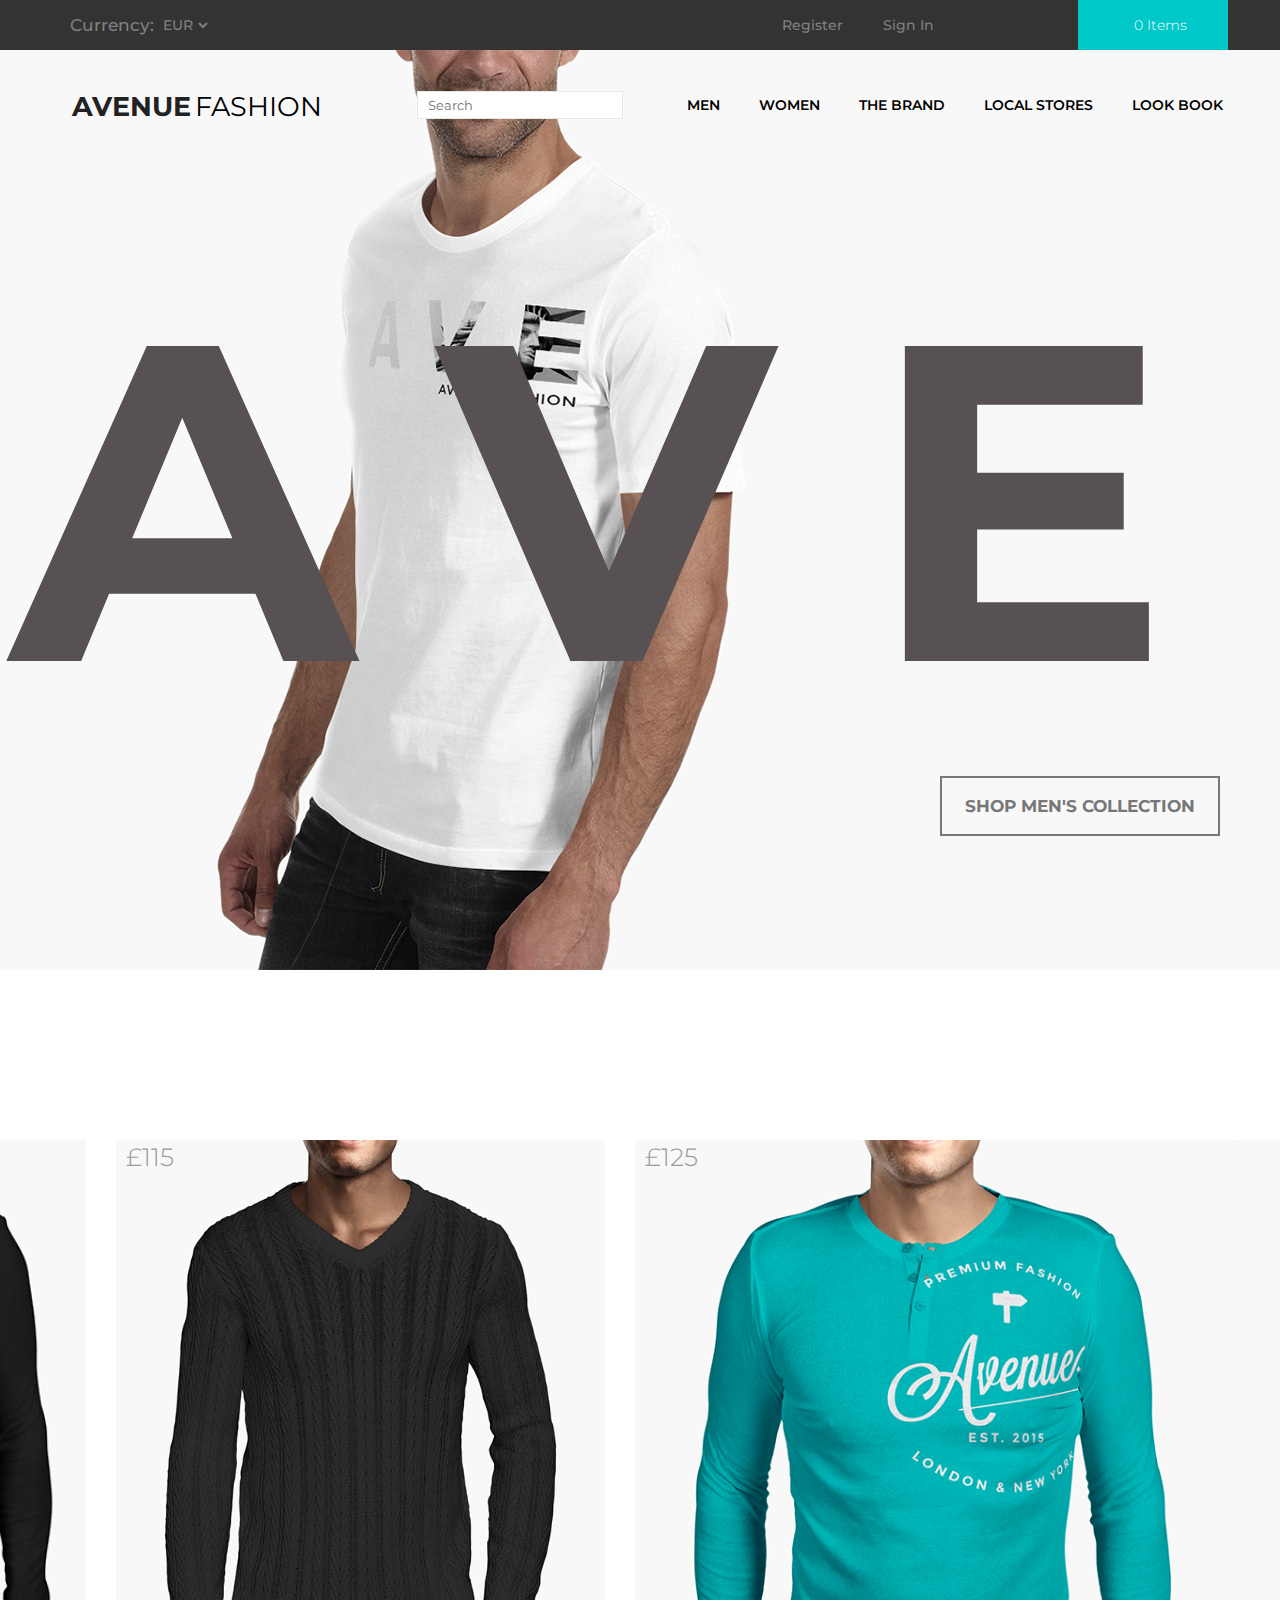
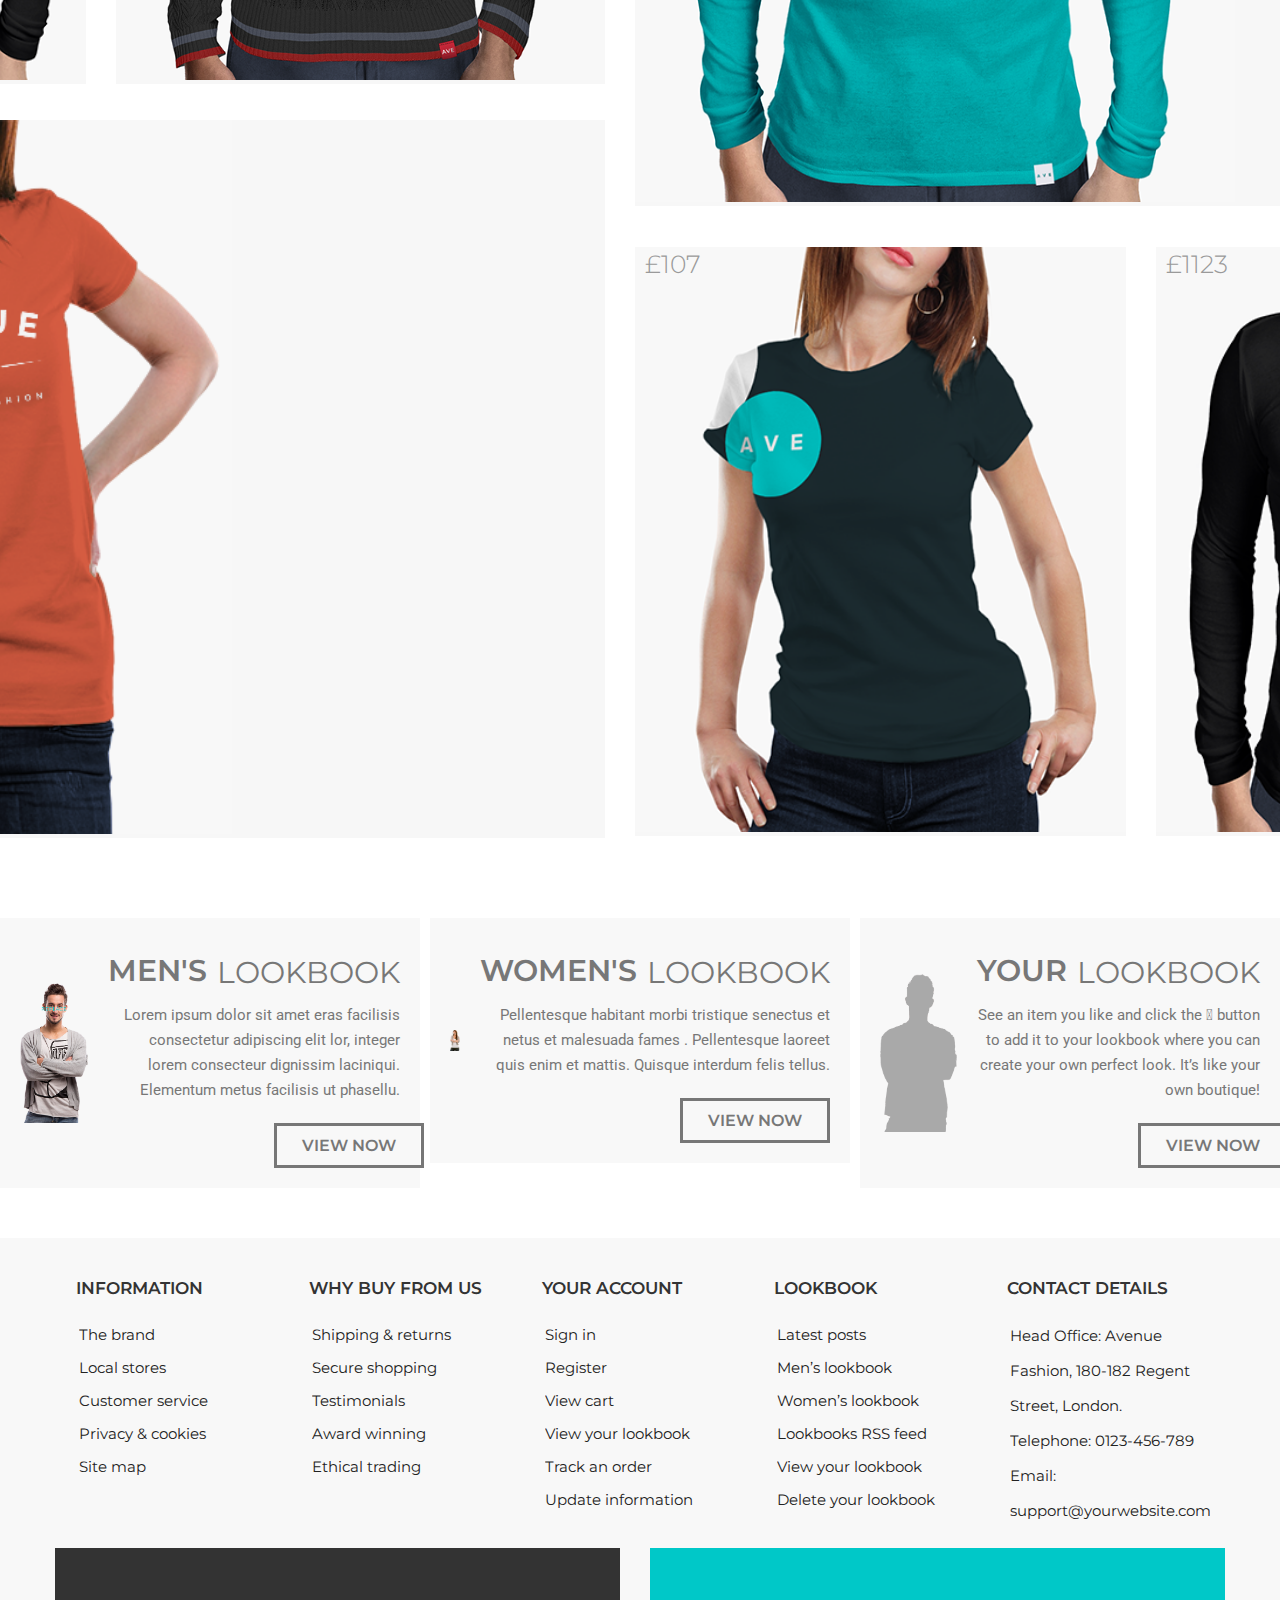
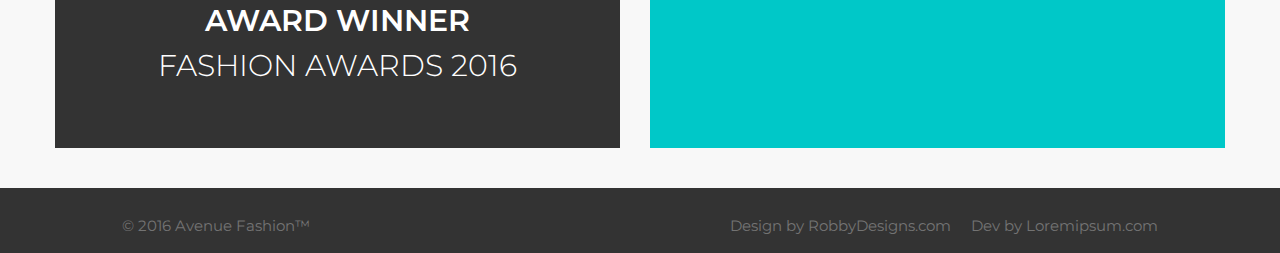
==== commit 4e4ed507: "bugs" ====
--- a/pages/index.html
+++ b/pages/index.html
@@ -32,8 +32,10 @@
                         </div>
                         <div class="header-top-inner">
                             <div class="header-top-inner-flex">
+                                <a href="users.html" id="permLink">Permission</a>
                                 <a href="signUp.html">Register</a>
                                 <a href="signUp.html">Sign In</a>
+                                <p id="logOut">LogOut</p>
                             </div>
                             <div class="header-top-inner-korzinka">
                                 <div class="header-top-korzinka-flex">
@@ -49,6 +51,7 @@
                                     </div>
                                 </div>
                             </div>
+                           
                         </div>
                     </div>
                 </div>
--- a/css/index.css
+++ b/css/index.css
@@ -6,6 +6,10 @@
   padding: 0;
   -webkit-box-sizing: border-box;
           box-sizing: border-box;
+}
+
+#permLink {
+  display: none;
 }
 
 .container {
@@ -186,17 +190,33 @@
   display: -webkit-box;
   display: -ms-flexbox;
   display: flex;
-  -ms-flex-pack: distribute;
-      justify-content: space-around;
+  -webkit-box-pack: center;
+      -ms-flex-pack: center;
+          justify-content: center;
+  -ms-flex-wrap: wrap;
+      flex-wrap: wrap;
+  gap: 40px;
+  width: 320px !important;
 }
 .header-top-inner-flex a {
   font-family: "Montserrat";
-  font-size: 17px;
+  font-size: 12px;
   text-transform: capitalize;
   text-decoration: none;
   color: grey;
   font-weight: 500;
   line-height: inherit;
+}
+.header-top-inner-flex p {
+  display: none;
+  font-family: "Montserrat";
+  font-size: 12px;
+  text-transform: capitalize;
+  text-decoration: none;
+  color: grey;
+  font-weight: 500;
+  line-height: inherit;
+  cursor: pointer;
 }
 
 .header-top-inner-korzinka {
@@ -924,7 +944,11 @@
         justify-content: space-around;
   }
   .header-top-inner-flex {
-    width: 210px;
+    margin-left: -50px;
+    width: 350px !important;
+  }
+  .header-top-inner-flex a, .header-top-inner-flex p {
+    font-size: 14px;
   }
   .header-main-logo {
     position: absolute;
